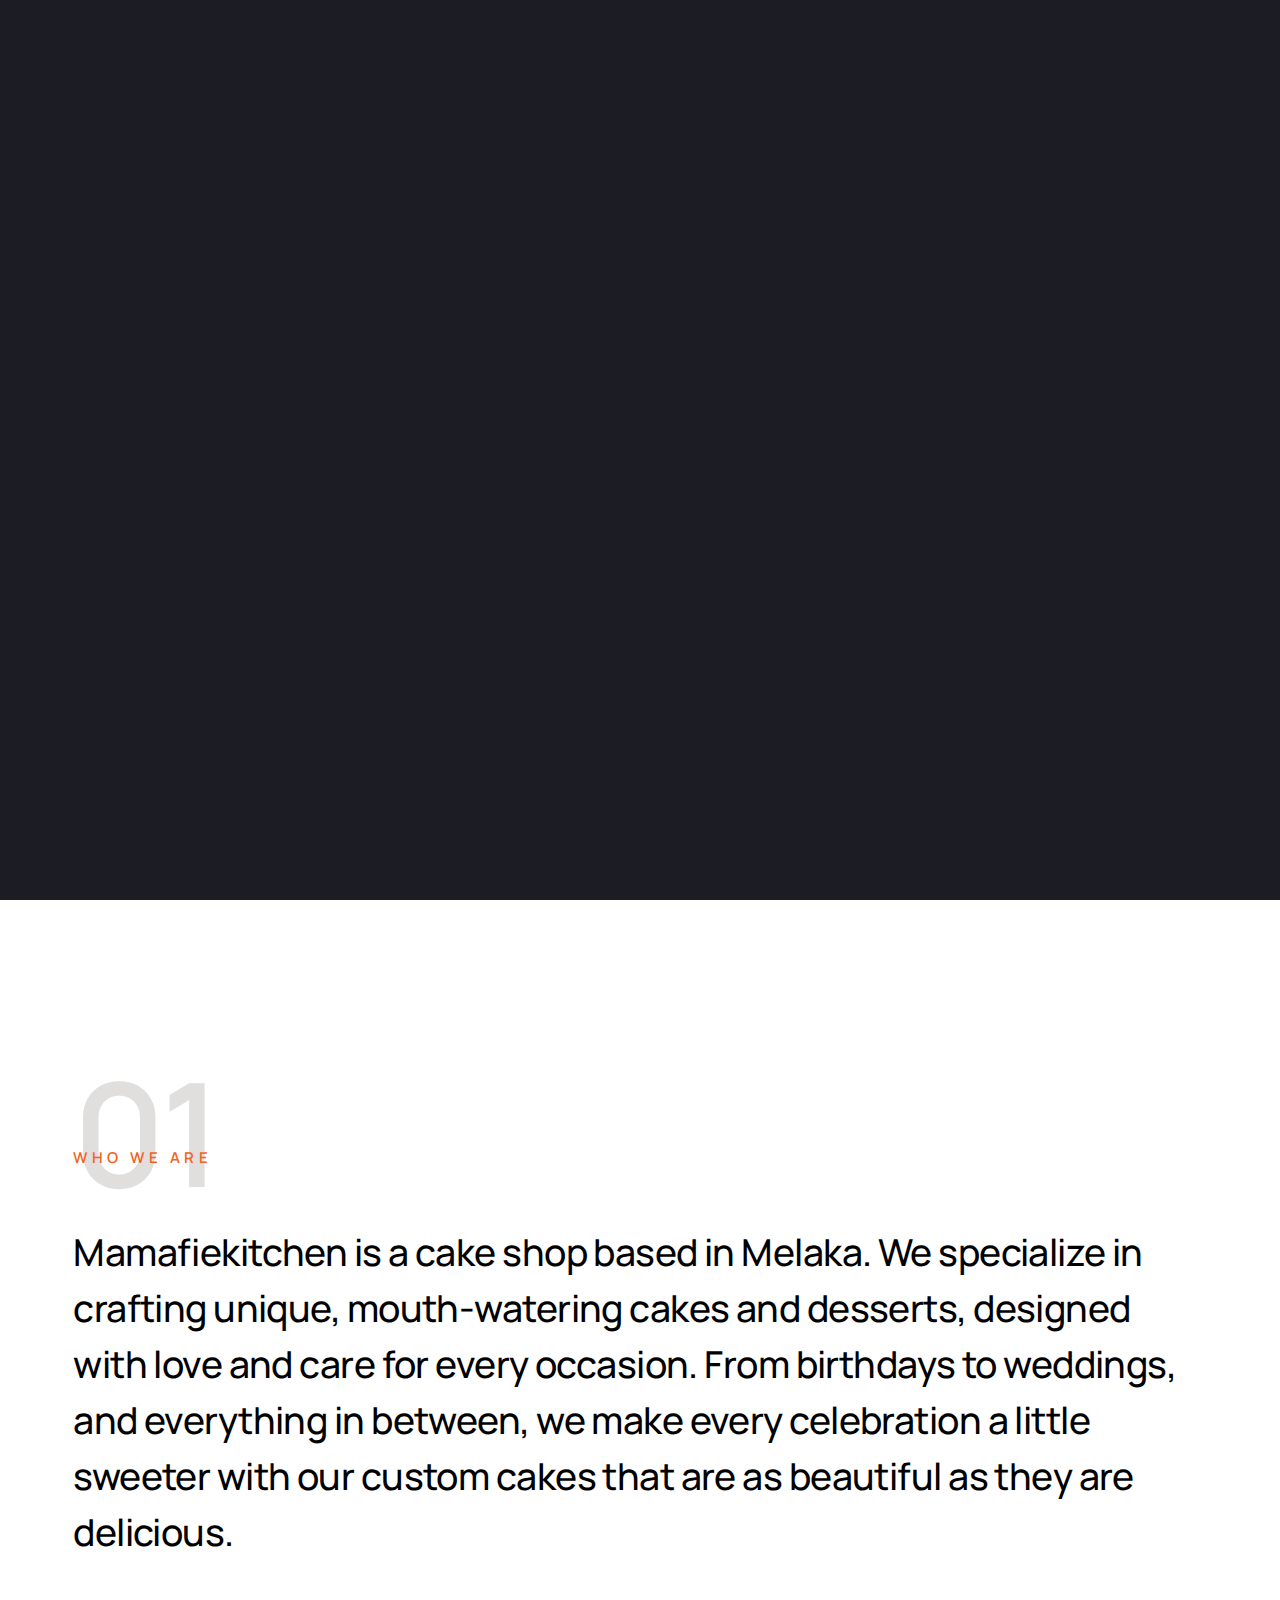
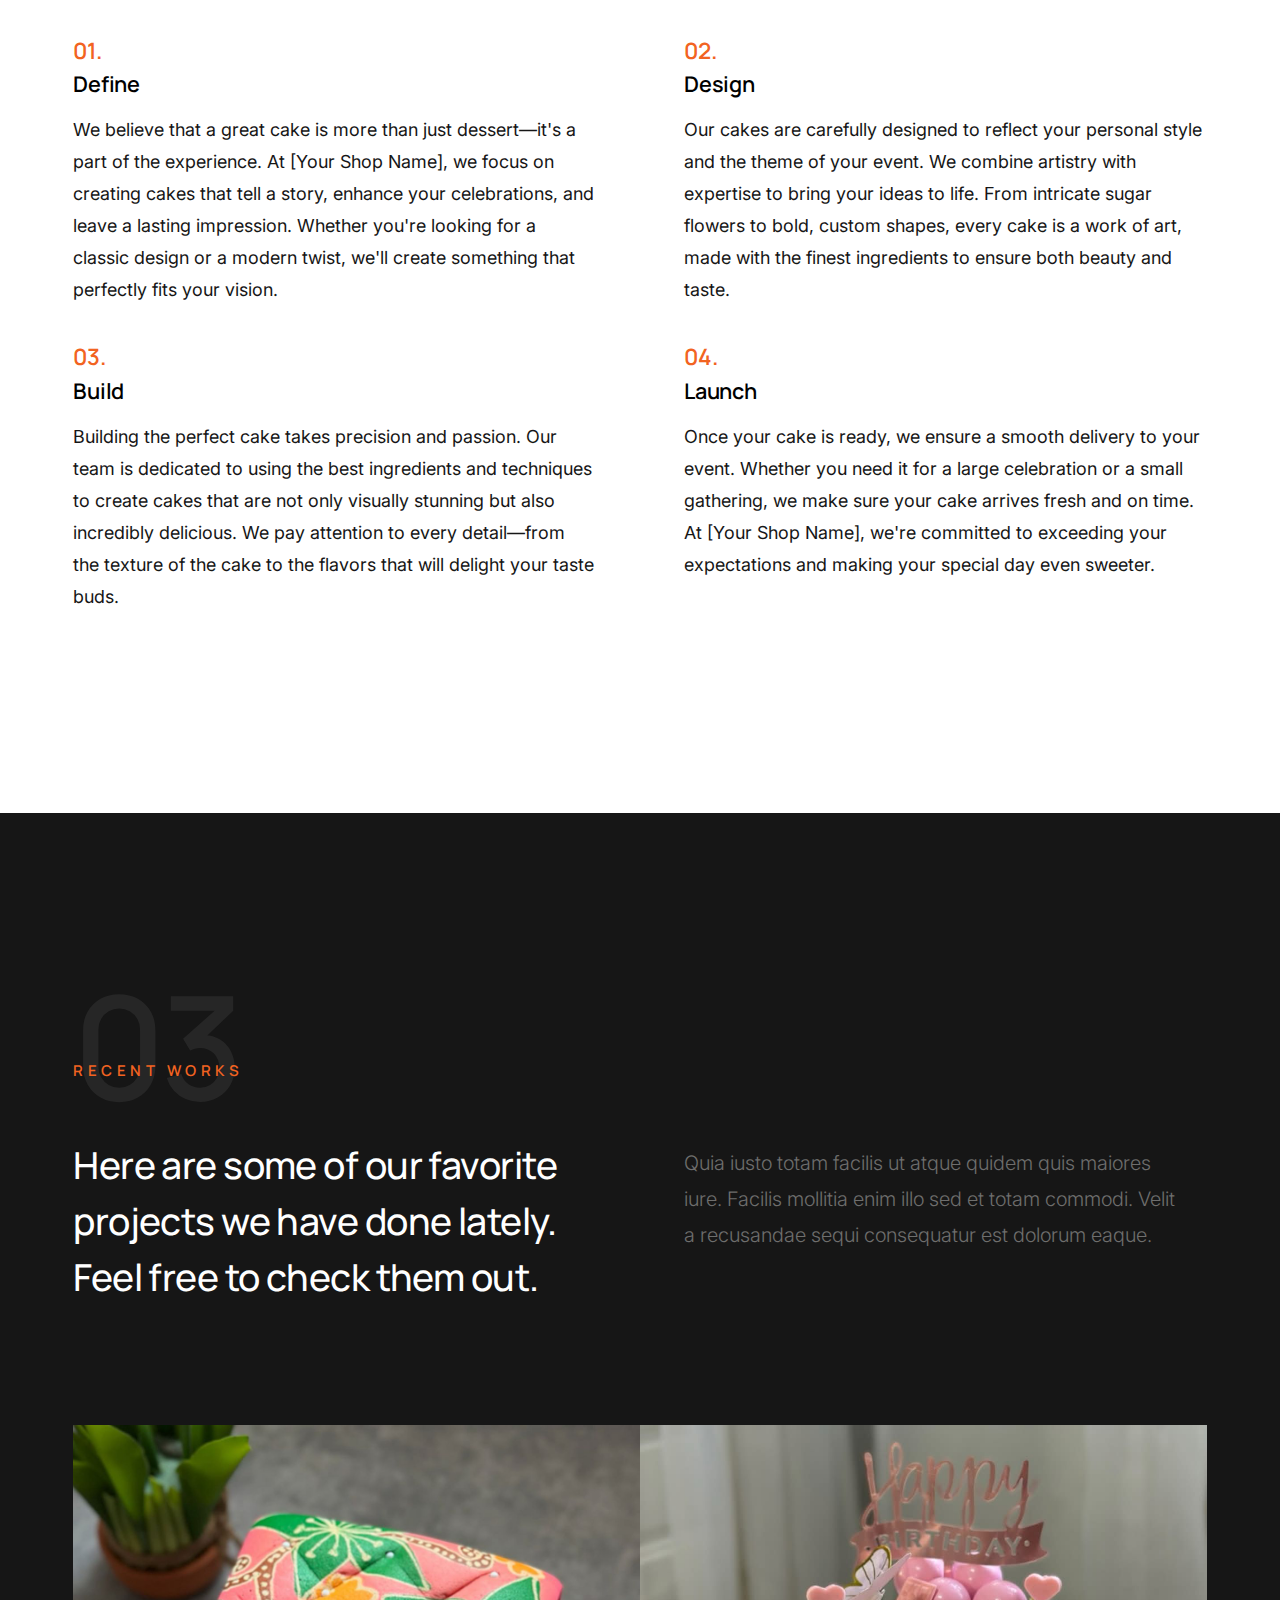
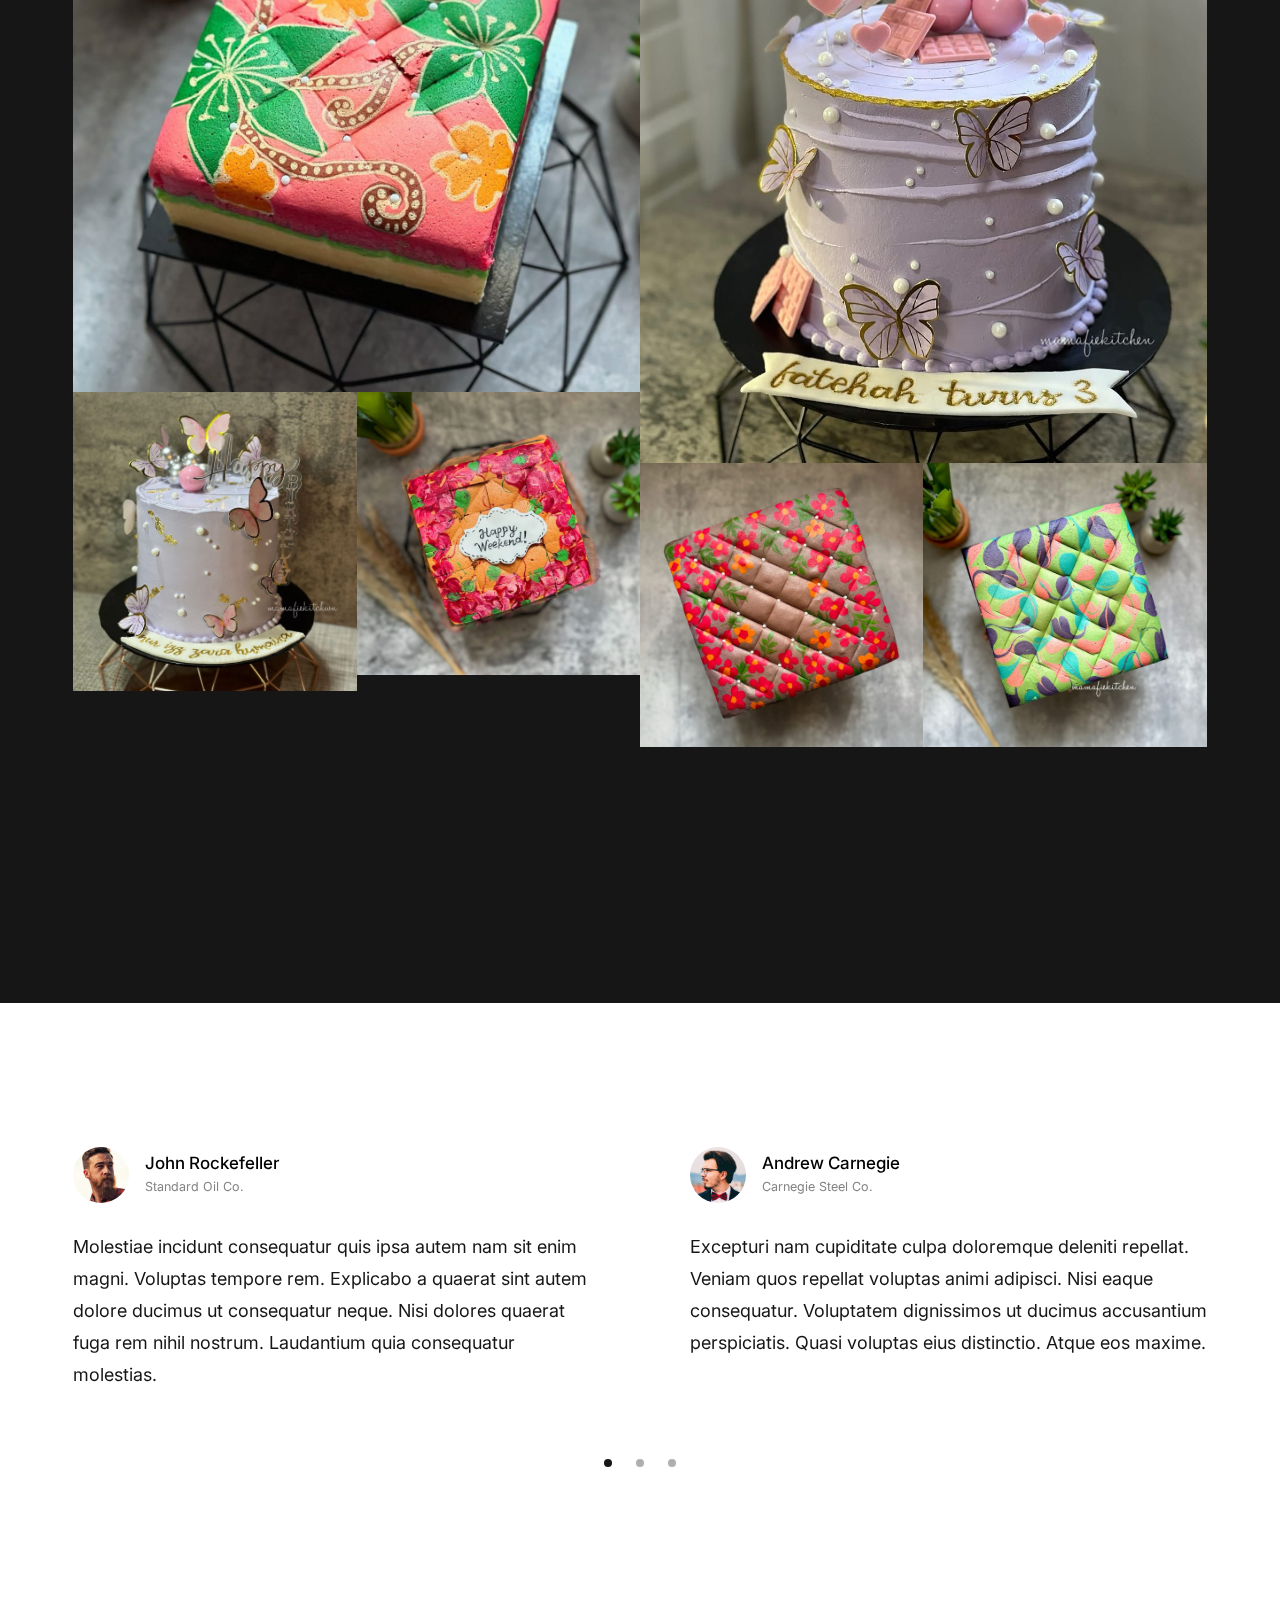
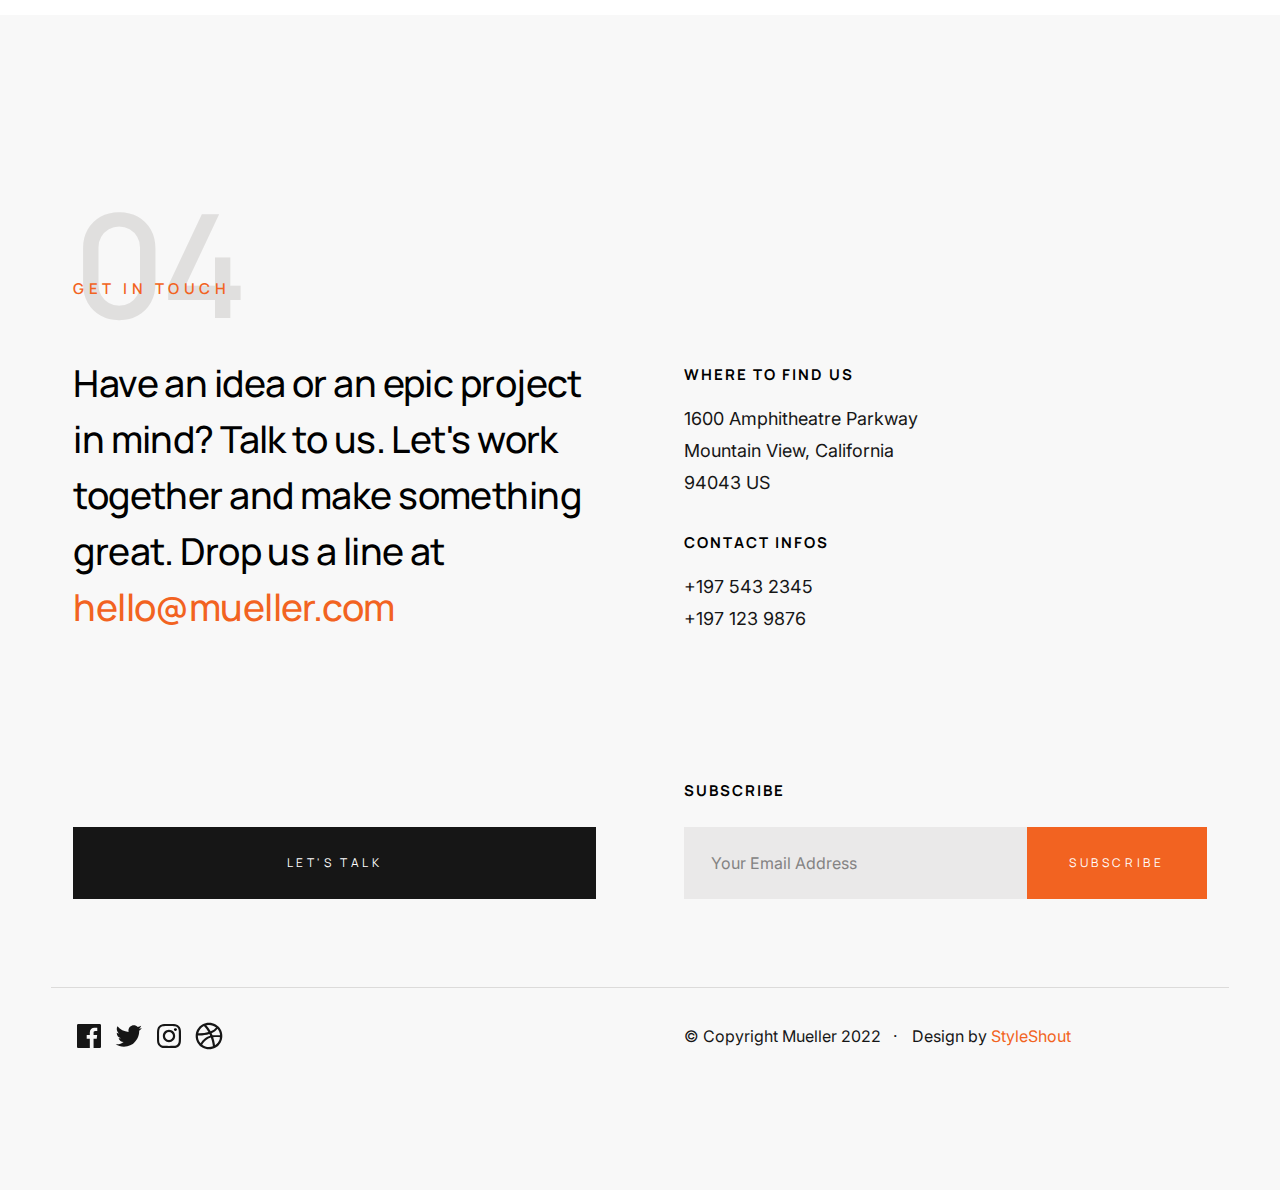
==== index.html @ a201617a "First commit" ====
<!DOCTYPE html>
<html lang="en" class="no-js" >
<head>

    <!--- basic page needs
    ================================================== -->
    <meta charset="utf-8">
    <meta name="viewport" content="width=device-width, initial-scale=1">
    <title>Mueller</title>

    <script>
        document.documentElement.classList.remove('no-js');
        document.documentElement.classList.add('js');
    </script>

    <!-- CSS
    ================================================== -->
    <link rel="stylesheet" href="css/vendor.css">
    <link rel="stylesheet" href="css/styles.css">

    <!-- favicons
    ================================================== -->
    <link rel="apple-touch-icon" sizes="180x180" href="apple-touch-icon.png">
    <link rel="icon" type="image/png" sizes="32x32" href="favicon-32x32.png">
    <link rel="icon" type="image/png" sizes="16x16" href="favicon-16x16.png">
    <link rel="manifest" href="site.webmanifest">

</head>


<body id="top">


    <!-- preloader
    ================================================== -->
    <div id="preloader">
        <div id="loader"></div>
    </div>


    <!-- page wrap
    ================================================== -->
    <div id="page" class="s-pagewrap">


        <!-- # site header 
        ================================================== -->
        <header class="s-header">

            <div class="row s-header__inner">

                <div class="s-header__block">
                    <div class="s-header__logo">
                        <a class="logo" href="index.html">
                            <img src="images/logo.svg" alt="Homepage">
                        </a>
                    </div>

                    <a class="s-header__menu-toggle" href="#0"><span>Menu</span></a>
                </div> <!-- end s-header__block -->

                <nav class="s-header__nav">
    
                    <ul class="s-header__menu-links">
                        <li class="current"><a href="#intro" class="smoothscroll">Intro</a></li>
                        <li><a href="#about" class="smoothscroll">About</a></li>
                        <li><a href="#services" class="smoothscroll">Services</a></li>
                        <li><a href="#folio" class="smoothscroll">Work</a></li>
                        <li><a href="#footer" class="smoothscroll">Contact</a></li>
                    </ul> <!-- s-header__menu-links -->

                    <ul class="s-header__social">
                        <li>
                            <a href="">
                                <svg xmlns="http://www.w3.org/2000/svg" width="24" height="24" viewBox="0 0 24 24" style="fill:rgba(0, 0, 0, 1);transform:;-ms-filter:"><path d="M20,3H4C3.447,3,3,3.448,3,4v16c0,0.552,0.447,1,1,1h8.615v-6.96h-2.338v-2.725h2.338v-2c0-2.325,1.42-3.592,3.5-3.592 c0.699-0.002,1.399,0.034,2.095,0.107v2.42h-1.435c-1.128,0-1.348,0.538-1.348,1.325v1.735h2.697l-0.35,2.725h-2.348V21H20 c0.553,0,1-0.448,1-1V4C21,3.448,20.553,3,20,3z"></path></svg>
                                <span class="u-screen-reader-text">Facebook</span>
                            </a>
                        </li>
                        <li>
                            <a href="">
                                <svg xmlns="http://www.w3.org/2000/svg" width="24" height="24" viewBox="0 0 24 24" style="fill:rgba(0, 0, 0, 1);transform:;-ms-filter:"><path d="M19.633,7.997c0.013,0.175,0.013,0.349,0.013,0.523c0,5.325-4.053,11.461-11.46,11.461c-2.282,0-4.402-0.661-6.186-1.809 c0.324,0.037,0.636,0.05,0.973,0.05c1.883,0,3.616-0.636,5.001-1.721c-1.771-0.037-3.255-1.197-3.767-2.793 c0.249,0.037,0.499,0.062,0.761,0.062c0.361,0,0.724-0.05,1.061-0.137c-1.847-0.374-3.23-1.995-3.23-3.953v-0.05 c0.537,0.299,1.16,0.486,1.82,0.511C3.534,9.419,2.823,8.184,2.823,6.787c0-0.748,0.199-1.434,0.548-2.032 c1.983,2.443,4.964,4.04,8.306,4.215c-0.062-0.3-0.1-0.611-0.1-0.923c0-2.22,1.796-4.028,4.028-4.028 c1.16,0,2.207,0.486,2.943,1.272c0.91-0.175,1.782-0.512,2.556-0.973c-0.299,0.935-0.936,1.721-1.771,2.22 c0.811-0.088,1.597-0.312,2.319-0.624C21.104,6.712,20.419,7.423,19.633,7.997z"></path></svg>
                                <span class="u-screen-reader-text">Twitter</span>
                            </a>
                        </li>
                        <li>
                            <a href="">
                                <svg xmlns="http://www.w3.org/2000/svg" width="24" height="24" viewBox="0 0 24 24" style="fill:rgba(0, 0, 0, 1);transform:;-ms-filter:"><path d="M11.999,7.377c-2.554,0-4.623,2.07-4.623,4.623c0,2.554,2.069,4.624,4.623,4.624c2.552,0,4.623-2.07,4.623-4.624 C16.622,9.447,14.551,7.377,11.999,7.377L11.999,7.377z M11.999,15.004c-1.659,0-3.004-1.345-3.004-3.003 c0-1.659,1.345-3.003,3.004-3.003s3.002,1.344,3.002,3.003C15.001,13.659,13.658,15.004,11.999,15.004L11.999,15.004z"></path><circle cx="16.806" cy="7.207" r="1.078"></circle><path d="M20.533,6.111c-0.469-1.209-1.424-2.165-2.633-2.632c-0.699-0.263-1.438-0.404-2.186-0.42 c-0.963-0.042-1.268-0.054-3.71-0.054s-2.755,0-3.71,0.054C7.548,3.074,6.809,3.215,6.11,3.479C4.9,3.946,3.945,4.902,3.477,6.111 c-0.263,0.7-0.404,1.438-0.419,2.186c-0.043,0.962-0.056,1.267-0.056,3.71c0,2.442,0,2.753,0.056,3.71 c0.015,0.748,0.156,1.486,0.419,2.187c0.469,1.208,1.424,2.164,2.634,2.632c0.696,0.272,1.435,0.426,2.185,0.45 c0.963,0.042,1.268,0.055,3.71,0.055s2.755,0,3.71-0.055c0.747-0.015,1.486-0.157,2.186-0.419c1.209-0.469,2.164-1.424,2.633-2.633 c0.263-0.7,0.404-1.438,0.419-2.186c0.043-0.962,0.056-1.267,0.056-3.71s0-2.753-0.056-3.71C20.941,7.57,20.801,6.819,20.533,6.111z M19.315,15.643c-0.007,0.576-0.111,1.147-0.311,1.688c-0.305,0.787-0.926,1.409-1.712,1.711c-0.535,0.199-1.099,0.303-1.67,0.311 c-0.95,0.044-1.218,0.055-3.654,0.055c-2.438,0-2.687,0-3.655-0.055c-0.569-0.007-1.135-0.112-1.669-0.311 c-0.789-0.301-1.414-0.923-1.719-1.711c-0.196-0.534-0.302-1.099-0.311-1.669c-0.043-0.95-0.053-1.218-0.053-3.654 c0-2.437,0-2.686,0.053-3.655c0.007-0.576,0.111-1.146,0.311-1.687c0.305-0.789,0.93-1.41,1.719-1.712 c0.534-0.198,1.1-0.303,1.669-0.311c0.951-0.043,1.218-0.055,3.655-0.055c2.437,0,2.687,0,3.654,0.055 c0.571,0.007,1.135,0.112,1.67,0.311c0.786,0.303,1.407,0.925,1.712,1.712c0.196,0.534,0.302,1.099,0.311,1.669 c0.043,0.951,0.054,1.218,0.054,3.655c0,2.436,0,2.698-0.043,3.654H19.315z"></path></svg>
                                <span class="u-screen-reader-text">Instagram</span>
                            </a>
                        </li>
                        <li>
                            <a href="">
                                <svg xmlns="http://www.w3.org/2000/svg" width="24" height="24" viewBox="0 0 24 24" style="fill: rgba(0, 0, 0, 1);transform: ;msFilter:;"><path d="M20.66 6.98a9.932 9.932 0 0 0-3.641-3.64C15.486 2.447 13.813 2 12 2s-3.486.447-5.02 1.34c-1.533.893-2.747 2.107-3.64 3.64S2 10.187 2 12s.446 3.487 1.34 5.02a9.924 9.924 0 0 0 3.641 3.64C8.514 21.553 10.187 22 12 22s3.486-.447 5.02-1.34a9.932 9.932 0 0 0 3.641-3.64C21.554 15.487 22 13.813 22 12s-.446-3.487-1.34-5.02zM12 3.66c2 0 3.772.64 5.32 1.919-.92 1.174-2.286 2.14-4.1 2.9-1.002-1.813-2.088-3.327-3.261-4.54A7.715 7.715 0 0 1 12 3.66zM5.51 6.8a8.116 8.116 0 0 1 2.711-2.22c1.212 1.201 2.325 2.7 3.34 4.5-2 .6-4.114.9-6.341.9-.573 0-1.006-.013-1.3-.04A8.549 8.549 0 0 1 5.51 6.8zM3.66 12c0-.054.003-.12.01-.2.007-.08.01-.146.01-.2.254.014.641.02 1.161.02 2.666 0 5.146-.367 7.439-1.1.187.373.381.793.58 1.26-1.32.293-2.674 1.006-4.061 2.14S6.4 16.247 5.76 17.5c-1.4-1.587-2.1-3.42-2.1-5.5zM12 20.34c-1.894 0-3.594-.587-5.101-1.759.601-1.187 1.524-2.322 2.771-3.401 1.246-1.08 2.483-1.753 3.71-2.02a29.441 29.441 0 0 1 1.56 6.62 8.166 8.166 0 0 1-2.94.56zm7.08-3.96a8.351 8.351 0 0 1-2.58 2.621c-.24-2.08-.7-4.107-1.379-6.081.932-.066 1.765-.1 2.5-.1.799 0 1.686.034 2.659.1a8.098 8.098 0 0 1-1.2 3.46zm-1.24-5c-1.16 0-2.233.047-3.22.14a27.053 27.053 0 0 0-.68-1.62c2.066-.906 3.532-2.006 4.399-3.3 1.2 1.414 1.854 3.027 1.96 4.84-.812-.04-1.632-.06-2.459-.06z"></path></svg>
                                <span class="u-screen-reader-text">Dribbble</span>
                            </a>
                        </li>
                    </ul> <!-- s-header__social -->
    
                </nav> <!-- end s-header__nav -->

            </div> <!-- end s-header__inner -->

        </header> <!-- end s-header -->


        <!-- # site-content
        ================================================== -->
        <section id="content" class="s-content">


            <!-- intro
            ----------------------------------------------- -->
            <section id="intro" class="s-intro target-section">

                <div class="s-intro__bg"></div>

                <div class="row s-intro__content">

                    <div class="s-intro__content-bg"></div>

                    <div class="column lg-12 s-intro__content-inner">
                        
                        <h1 class="s-intro__content-title">
                        Mamafiekitchen <br>
                        We turn your face <br>
                        into cake.
                        </h1>

                        <div class="s-intro__content-buttons">
                            <a href="#download" class="btn btn--stroke s-intro__content-btn smoothscroll">More About Us</a>
                            <a href="https://player.vimeo.com/video/14592941?color=f26522&title=0&byline=0&portrait=0" class="s-intro__content-video-btn">
                                <svg xmlns="http://www.w3.org/2000/svg" width="24" height="24" viewBox="0 0 24 24" style="fill: rgba(0, 0, 0, 1);transform: ;msFilter:;"><path d="M7 6v12l10-6z"></path></svg>
                            </a>
                        </div>
                        
                    </div> <!-- s-intro__content-inner -->

                </div> <!-- s-intro__content -->

                <div class="s-intro__scroll-down">
                    <a href="#about" class="smoothscroll">
                        <span>Scroll Down</span>
                    </a>
                </div> <!-- s-intro__scroll-down -->

            </section> <!-- end s-intro -->


            <!-- about
            ----------------------------------------------- -->
            <section id="about" class="s-about target-section">

                <div class="row section-header" data-num="01">
                    <h3 class="column lg-12 section-header__pretitle pretitle text-pretitle">Who We Are</h3>
                    <div class="column lg-12 stack-on-1100 section-header__primary">
                        <h2 class="title text-display-1">
                        Mamafiekitchen is a cake shop based in Melaka. We specialize in crafting
                        unique, mouth-watering cakes and desserts, designed with love and care for every
                        occasion.
                        From birthdays to weddings, and everything in between, we make every celebration
                        a little sweeter with our custom cakes that are as beautiful as they are delicious.
                        </h2>
                    </div>

                </div> <!-- end section-header -->

                <div class="row process-list list-block show-ctr block-lg-one-half block-tab-whole">
    
                    <div class="column list-block__item">
                        <div class="list-block__title">
                            <h3 class="h5">Define</h3>
                        </div>
                        <div class="list-block__text">
                            <p>
                                We believe that a great cake is more than just dessert—it's a part of the experience. 
                                At [Your Shop Name], we focus on creating cakes that tell a story, enhance your 
                                celebrations, and leave a lasting impression. Whether you're looking for a classic 
                                design or a modern twist, we'll create something that perfectly fits your vision.
                            </p>
                        </div>
                    </div> <!-- end list-block__item -->

                    <div class="column list-block__item">
                        <div class="list-block__title">
                            <h3 class="h5">Design</h3>
                        </div>
                        <div class="list-block__text">
                            <p>
                                Our cakes are carefully designed to reflect your personal style and the theme of 
                                your event. We combine artistry with expertise to bring your ideas to life. From 
                                intricate sugar flowers to bold, custom shapes, every cake is a work of art, 
                                made with the finest ingredients to ensure both beauty and taste.
                            </p>
                        </div>
                    </div> <!-- end list-block__item -->
        
                    <div class="column list-block__item">
                        <div class="list-block__title">
                            <h3 class="h5">Build</h3>
                        </div>
                        <div class="list-block__text">
                            <p>
                                Building the perfect cake takes precision and passion. Our team is dedicated 
                                to using the best ingredients and techniques to create cakes that are not only 
                                visually stunning but also incredibly delicious. We pay attention to every 
                                detail—from the texture of the cake to the flavors that will delight your taste 
                                buds.
                            </p>
                        </div>
                    </div> <!-- end list-block__item -->
        
                    <div class="column list-block__item">
                        <div class="list-block__title">
                            <h3 class="h5">Launch</h3>
                        </div>
                        <div class="list-block__text">
                            <p>
                                Once your cake is ready, we ensure a smooth delivery to your event. 
                                Whether you need it for a large celebration or a small gathering, 
                                we make sure your cake arrives fresh and on time. At [Your Shop Name], 
                                we're committed to exceeding your expectations and making your special 
                                day even sweeter.
                            </p>
                        </div>
                    </div> <!-- end list-block__item -->

                </div> <!-- end process-list -->

            </section> <!-- end s-about -->

            <!-- portfolio
            ----------------------------------------------- -->
            <section id="folio" class="s-folio target-section">

                <div class="row section-header light-on-dark" data-num="03">
                    <h3 class="column lg-12 section-header__pretitle text-pretitle">Recent Works</h3>
                    <div class="column lg-6 stack-on-1100 section-header__primary">
                        <h2 class="title text-display-1">
                            Here are some of our favorite projects we have done lately. Feel free to check them out.
                        </h2>
                    </div>
                    <div class="column lg-6 stack-on-1100 section-header__secondary">
                        <p class="desc">
                        Quia iusto totam facilis ut atque quidem quis maiores iure. 
                        Facilis mollitia enim illo sed et totam commodi. Velit a 
                        recusandae sequi consequatur est dolorum eaque.
                        </p>
                    </div>
                </div> <!-- end section-header -->

                <div id="bricks" class="row bricks">
                    <div class="column lg-12 masonry">
                        <div class="bricks-wrapper">

                            <div class="grid-sizer"></div>

                            <article class="brick brick--double entry">
                                <a href="#modal-01" class="entry__link">
                                    <div class="entry__thumb">
                                        <img src="images/folio/pink_marble_cake.jpeg" alt="">
                                    </div>
                                    <div class="entry__info">
                                        <div class="entry__cat">Marble Cake</div>
                                        <h4 class="entry__title">Pink</h4>
                                    </div>
                                </a>
                            </article> <!-- entry -->

                            <article class="brick brick--double entry">
                                <a href="#modal-02" class="entry__link">
                                    <div class="entry__thumb">
                                        <img src="images/folio/purple_birthday_cake.jpeg" alt="">
                                    </div>
                                    <div class="entry__info">
                                        <div class="entry__cat">Birthday Cake</div>
                                        <h4 class="entry__title">Purple</h4>
                                    </div>
                                </a>
                            </article> <!-- entry -->

                            <article class="brick entry">
                                <a href="#modal-03" class="entry__link">
                                    <div class="entry__thumb">
                                        <img src="images/folio/purple_birthday_cake_2.jpeg" alt="">
                                    </div>
                                    <div class="entry__info">
                                        <div class="entry__cat">Doorgifts</div>
                                        <h4 class="entry__title">Cupcakes</h4>
                                    </div>
                                </a>
                            </article> <!-- entry -->

                            <article class="brick entry">
                                <a href="#modal-04" class="entry__link">
                                    <div class="entry__thumb">
                                        <img src="images/folio/red_marble_cake.jpeg" alt="">
                                    </div>
                                    <div class="entry__info">
                                        <div class="entry__cat">Marble Cake</div>
                                        <h4 class="entry__title">Red Loaf Marble Cake</h4>
                                    </div>
                                </a>
                            </article> <!-- entry -->

                            <article class="brick entry">
                                <a href="#modal-05" class="entry__link">
                                    <div class="entry__thumb">
                                        <img src="images/folio/brown_marble_cake.jpeg" alt="">
                                    </div>
                                    <div class="entry__info">
                                        <div class="entry__cat">Kuih Raya</div>
                                        <h4 class="entry__title">Sweet tart</h4>
                                    </div>
                                </a>
                            </article> <!-- entry -->

                            <article class="brick entry">
                                <a href="#modal-06" class="entry__link">
                                    <div class="entry__thumb">
                                        <img src="images/folio/green_marble_cake.jpeg" alt="">
                                    </div>
                                    <div class="entry__info">
                                        <div class="entry__cat">Desserts</div>
                                        <h4 class="entry__title">Desserts</h4>
                                    </div>
                                </a>
                            </article> <!-- entry -->

                        </div> <!-- end bricks-wrapper -->
                    </div> <!-- end masonry -->
                </div> <!-- end bricks -->


                <!-- modal templates popup
                -------------------------------------------- -->
                <div id="modal-01" hidden>
                    <div class="modal-popup">
                        <img src="images/folio/gallery/g-turban.jpg" alt="">
            
                        <div class="modal-popup__desc">
                            <h5>White Turban</h5>
                            <p>Odio soluta enim quos sit asperiores rerum rerum repudiandae cum. Vel voluptatem alias qui assumenda iure et expedita voluptatem. Ratione officiis quae.</p>
                            <ul class="modal-popup__cat">
                                <li>UX Research</li>
                                <li>Frontend Design</li>
                            </ul>
                        </div>
            
                        <a href="https://www.behance.net/" class="modal-popup__details">Project link</a>
                    </div>
                </div> <!-- end modal -->

                <div id="modal-02" hidden>
                    <div class="modal-popup">
                        <img src="images/folio/gallery/g-tulips.jpg" alt="">
            
                        <div class="modal-popup__desc">
                            <h5>Caffeine & Tulips</h5>
                            <p>Proin gravida nibh vel velit auctor aliquet. Aenean sollicitudin, lorem quis bibendum auctor, nisi elit consequat ipsum, nec sagittis sem nibh id elit.</p>
                            <ul class="modal-popup__cat">
                                <li>Brand Identity</li>
                            </ul>
                        </div>
            
                        <a href="https://www.behance.net/" class="modal-popup__details">Project link</a>
                    </div>
                </div> <!-- end modal -->

                <div id="modal-03" hidden>
                    <div class="modal-popup">
                        <img src="images/folio/gallery/g-grayscale.jpg" alt="">
            
                        <div class="modal-popup__desc">
                            <h5>Grayscale</h5>
                            <p>Exercitationem reprehenderit quod explicabo consequatur aliquid ut magni ut. Deleniti quo corrupti illum velit eveniet ratione necessitatibus ipsam mollitia.</p>
                            <ul class="modal-popup__cat">
                                <li>Product Design</li>
                            </ul>
                        </div>
            
                        <a href="https://www.behance.net/" class="modal-popup__details">Project link</a>
                    </div>
                </div> <!-- end modal -->

                <div id="modal-04" hidden>
                    <div class="modal-popup">
                        <img src="images/folio/gallery/g-lamp.jpg" alt="">
            
                        <div class="modal-popup__desc">
                            <h5>The Lamp</h5>
                            <p>Dolores velit qui quos nobis. Aliquam delectus voluptas quos possimus non voluptatem voluptas voluptas. Est doloribus eligendi porro doloribus voluptatum.</p>
                            <ul class="modal-popup__cat">
                                <li>E-Commerce</li>
                            </ul>
                        </div>
            
                        <a href="https://www.behance.net/" class="modal-popup__details">Project link</a>
                    </div>
                </div> <!-- end modal -->

                <div id="modal-05" hidden>
                    <div class="modal-popup">

                        <img src="images/folio/gallery/g-tropical.jpg" alt="">
            
                        <div class="modal-popup__desc">
                            <h5>Tropical</h5>
                            <p>Proin gravida nibh vel velit auctor aliquet. Aenean sollicitudin, lorem quis bibendum auctor, nisi elit consequat ipsum, nec sagittis sem nibh id elit.</p>
                            <ul class="modal-popup__cat">
                                <li>Frontend Design</li>
                            </ul>
                        </div>
            
                        <a href="https://www.behance.net/" class="modal-popup__details">Project link</a>
                    </div>
                </div> <!-- end modal -->

                <div id="modal-06" hidden>
                    <div class="modal-popup">
                        <img src="images/folio/gallery/g-woodcraft.jpg" alt="">
            
                        <div class="modal-popup__desc">
                            <h5>Woodcraft</h5>
                            <p>Quisquam vel libero consequuntur autem voluptas. Qui aut vero. Omnis fugit mollitia cupiditate voluptas. Aenean sollicitudin, lorem quis bibendum auctor.</p>
                            <ul class="modal-popup__cat">
                                <li>E-Commerce</li>
                                <li>Product Design</li>
                            </ul>
                        </div>
            
                        <a href="https://www.behance.net/" class="modal-popup__details">Project link</a>
                    </div>
                </div> <!-- end modal -->


                <!-- clients
                -------------------------------------------- -->

                <!-- end s-clients -->

            </section> <!-- end s-folio -->


            <!-- testimonials
            ----------------------------------------------- -->
            <section id="testimonials" class="s-testimonials">

                <div class="row s-testimonials__content">
                    <div class="column lg-12">
        
                        <div class="swiper-container s-testimonials__slider">
        
                            <div class="swiper-wrapper">
    
                                <div class="s-testimonials__slide swiper-slide">
                                    <div class="s-testimonials__author">
                                        <img src="images/avatars/user-02.jpg" alt="Author image" class="s-testimonials__avatar">
                                        <cite class="s-testimonials__cite">
                                            <strong>John Rockefeller</strong>
                                            <span>Standard Oil Co.</span>
                                        </cite>
                                    </div>
                                    <p>
                                    Molestiae incidunt consequatur quis ipsa autem nam sit enim magni. Voluptas tempore rem. 
                                    Explicabo a quaerat sint autem dolore ducimus ut consequatur neque. Nisi dolores quaerat fuga rem nihil nostrum.
                                    Laudantium quia consequatur molestias.
                                    </p>
                                </div> <!-- end s-testimonials__slide -->
                
                                <div class="s-testimonials__slide swiper-slide">
                                    <div class="s-testimonials__author">
                                        <img src="images/avatars/user-03.jpg" alt="Author image" class="s-testimonials__avatar">
                                        <cite class="s-testimonials__cite">
                                            <strong>Andrew Carnegie</strong>
                                            <span>Carnegie Steel Co.</span>
                                        </cite>
                                    </div>
                                    <p>
                                    Excepturi nam cupiditate culpa doloremque deleniti repellat. Veniam quos repellat voluptas animi adipisci.
                                    Nisi eaque consequatur. Voluptatem dignissimos ut ducimus accusantium perspiciatis.
                                    Quasi voluptas eius distinctio. Atque eos maxime.
                                    </p>
                                </div> <!-- end s-testimonials__slide -->
                
                                <div class="s-testimonials__slide swiper-slide">
                                    <div class="s-testimonials__author">
                                        <img src="images/avatars/user-01.jpg" alt="Author image" class="s-testimonials__avatar">
                                        <cite class="s-testimonials__cite">
                                            <strong>John Morgan</strong>
                                            <span>JP Morgan & Co.</span>
                                        </cite>
                                    </div>
                                    <p>
                                    Repellat dignissimos libero. Qui sed at corrupti expedita voluptas odit. Nihil ea quia nesciunt. Ducimus aut sed ipsam.  
                                    Autem eaque officia cum exercitationem sunt voluptatum accusamus. Quasi voluptas eius distinctio.
                                    Voluptatem dignissimos ut.
                                    </p>
                                </div> <!-- end s-testimonials__slide -->
        
                                <div class="s-testimonials__slide swiper-slide">
                                    <div class="s-testimonials__author">
                                        <img src="images/avatars/user-06.jpg" alt="Author image" class="s-testimonials__avatar">
                                        <cite class="s-testimonials__cite">
                                            <strong>Henry Ford</strong>
                                            <span>Ford Motor Co.</span>
                                        </cite>
                                    </div>
                                    <p>
                                    Nunc interdum lacus sit amet orci. Vestibulum dapibus nunc ac augue. Fusce vel dui. In ac felis 
                                    quis tortor malesuada pretium. Curabitur vestibulum aliquam leo. Qui sed at corrupti expedita voluptas odit. 
                                    Nihil ea quia nesciunt. Ducimus aut sed ipsam.
                                    </p>
                                </div> <!-- end s-testimonials__slide -->
            
                            </div> <!-- end swiper-wrapper -->
        
                            <div class="swiper-pagination"></div>
        
                        </div> <!-- end swiper-container -->
        
                    </div> <!-- end column -->
                </div> <!-- end s-testimonials__content -->

            </section> <!-- end testimonials -->

        </section>  <!-- end content -->


        <!-- # site-footer
        ================================================== -->
        <footer id="footer" class="s-footer target-section">

            <div class="row section-header" data-num="04">
                <h3 class="column lg-12 section-header__pretitle text-pretitle">Get In Touch</h3>
                <div class="column lg-6 stack-on-1100 section-header__primary">
                    <h2 class="title text-display-1">
                    Have an idea or an epic project in mind? Talk to us. 
                    Let's work together and make something great. 
                    Drop us a line at <a href="mailto:#0" title="">hello@mueller.com</a>
                    </h2>
                </div>    
                <div class="column lg-6 stack-on-1100 section-header__secondary">
                    
                    <div class="contact-block">
                        <h6>Where To Find Us</h6>
                        <p>
                        1600 Amphitheatre Parkway <br>
                        Mountain View, California <br>
                        94043  US
                        </p>
                    </div>

                    <div class="contact-block">
                        <h6>Contact Infos</h6>
                        <ul class="contact-list">
                            <li><a href="tel:197-543-2345">+197 543 2345</a></li>
                            <li><a href="tel:197-123-9876">+197 123 9876</a></li>
                        </ul>
                    </div>

                </div>
            </div> <!-- end section-header -->

            <div class="row list-block block-lg-one-half block-tab-whole block-stack-on-1000 s-footer__btns">
                <div class="column list-block__item">
                    <div class="s-footer__contact-btn">
                        <a href="mailto:#0" class="btn btn--primary u-fullwidth">
                            Let's Talk 
                        </a>
                    </div>
                </div>
                <div class="column list-block__item">
                    <div class="subscribe-form s-footer__subscribe">
                        <h6>Subscribe</h6>
                        <form id="mc-form" class="mc-form">
                            <input type="email" name="EMAIL" id="mce-EMAIL" class="u-fullwidth text-center" placeholder="Your Email Address" title="The domain portion of the email address is invalid (the portion after the @)." pattern="^([^\x00-\x20\x22\x28\x29\x2c\x2e\x3a-\x3c\x3e\x40\x5b-\x5d\x7f-\xff]+|\x22([^\x0d\x22\x5c\x80-\xff]|\x5c[\x00-\x7f])*\x22)(\x2e([^\x00-\x20\x22\x28\x29\x2c\x2e\x3a-\x3c\x3e\x40\x5b-\x5d\x7f-\xff]+|\x22([^\x0d\x22\x5c\x80-\xff]|\x5c[\x00-\x7f])*\x22))*\x40([^\x00-\x20\x22\x28\x29\x2c\x2e\x3a-\x3c\x3e\x40\x5b-\x5d\x7f-\xff]+|\x5b([^\x0d\x5b-\x5d\x80-\xff]|\x5c[\x00-\x7f])*\x5d)(\x2e([^\x00-\x20\x22\x28\x29\x2c\x2e\x3a-\x3c\x3e\x40\x5b-\x5d\x7f-\xff]+|\x5b([^\x0d\x5b-\x5d\x80-\xff]|\x5c[\x00-\x7f])*\x5d))*(\.\w{2,})+$" required>
                            <input type="submit" name="subscribe" value="Subscribe" class="btn btn--primary u-fullwidth">
                            <!-- <div style="position: absolute; left: -5000px;" aria-hidden="true"><input type="text" name="b_cdb7b577e41181934ed6a6a44_9a91cfe7b3" tabindex="-1" value=""></div> -->
                            <div class="mc-status"></div>
                        </form>
                    </div>
                </div>
            </div> <!-- end s-footer__btns -->

            <div class="row s-footer__bottom">

                <div class="column lg-6 tab-12 s-footer__bottom-left">
                    <ul class="s-footer__social">
                        <li>
                            <a href="">
                                <svg xmlns="http://www.w3.org/2000/svg" width="24" height="24" viewBox="0 0 24 24" style="fill:rgba(0, 0, 0, 1);transform:;-ms-filter:"><path d="M20,3H4C3.447,3,3,3.448,3,4v16c0,0.552,0.447,1,1,1h8.615v-6.96h-2.338v-2.725h2.338v-2c0-2.325,1.42-3.592,3.5-3.592 c0.699-0.002,1.399,0.034,2.095,0.107v2.42h-1.435c-1.128,0-1.348,0.538-1.348,1.325v1.735h2.697l-0.35,2.725h-2.348V21H20 c0.553,0,1-0.448,1-1V4C21,3.448,20.553,3,20,3z"></path></svg>
                                <span class="u-screen-reader-text">Facebook</span>
                            </a>
                        </li>
                        <li>
                            <a href="">
                                <svg xmlns="http://www.w3.org/2000/svg" width="24" height="24" viewBox="0 0 24 24" style="fill:rgba(0, 0, 0, 1);transform:;-ms-filter:"><path d="M19.633,7.997c0.013,0.175,0.013,0.349,0.013,0.523c0,5.325-4.053,11.461-11.46,11.461c-2.282,0-4.402-0.661-6.186-1.809 c0.324,0.037,0.636,0.05,0.973,0.05c1.883,0,3.616-0.636,5.001-1.721c-1.771-0.037-3.255-1.197-3.767-2.793 c0.249,0.037,0.499,0.062,0.761,0.062c0.361,0,0.724-0.05,1.061-0.137c-1.847-0.374-3.23-1.995-3.23-3.953v-0.05 c0.537,0.299,1.16,0.486,1.82,0.511C3.534,9.419,2.823,8.184,2.823,6.787c0-0.748,0.199-1.434,0.548-2.032 c1.983,2.443,4.964,4.04,8.306,4.215c-0.062-0.3-0.1-0.611-0.1-0.923c0-2.22,1.796-4.028,4.028-4.028 c1.16,0,2.207,0.486,2.943,1.272c0.91-0.175,1.782-0.512,2.556-0.973c-0.299,0.935-0.936,1.721-1.771,2.22 c0.811-0.088,1.597-0.312,2.319-0.624C21.104,6.712,20.419,7.423,19.633,7.997z"></path></svg>
                                <span class="u-screen-reader-text">Twitter</span>
                            </a>
                        </li>
                        <li>
                            <a href="">
                                <svg xmlns="http://www.w3.org/2000/svg" width="24" height="24" viewBox="0 0 24 24" style="fill:rgba(0, 0, 0, 1);transform:;-ms-filter:"><path d="M11.999,7.377c-2.554,0-4.623,2.07-4.623,4.623c0,2.554,2.069,4.624,4.623,4.624c2.552,0,4.623-2.07,4.623-4.624 C16.622,9.447,14.551,7.377,11.999,7.377L11.999,7.377z M11.999,15.004c-1.659,0-3.004-1.345-3.004-3.003 c0-1.659,1.345-3.003,3.004-3.003s3.002,1.344,3.002,3.003C15.001,13.659,13.658,15.004,11.999,15.004L11.999,15.004z"></path><circle cx="16.806" cy="7.207" r="1.078"></circle><path d="M20.533,6.111c-0.469-1.209-1.424-2.165-2.633-2.632c-0.699-0.263-1.438-0.404-2.186-0.42 c-0.963-0.042-1.268-0.054-3.71-0.054s-2.755,0-3.71,0.054C7.548,3.074,6.809,3.215,6.11,3.479C4.9,3.946,3.945,4.902,3.477,6.111 c-0.263,0.7-0.404,1.438-0.419,2.186c-0.043,0.962-0.056,1.267-0.056,3.71c0,2.442,0,2.753,0.056,3.71 c0.015,0.748,0.156,1.486,0.419,2.187c0.469,1.208,1.424,2.164,2.634,2.632c0.696,0.272,1.435,0.426,2.185,0.45 c0.963,0.042,1.268,0.055,3.71,0.055s2.755,0,3.71-0.055c0.747-0.015,1.486-0.157,2.186-0.419c1.209-0.469,2.164-1.424,2.633-2.633 c0.263-0.7,0.404-1.438,0.419-2.186c0.043-0.962,0.056-1.267,0.056-3.71s0-2.753-0.056-3.71C20.941,7.57,20.801,6.819,20.533,6.111z M19.315,15.643c-0.007,0.576-0.111,1.147-0.311,1.688c-0.305,0.787-0.926,1.409-1.712,1.711c-0.535,0.199-1.099,0.303-1.67,0.311 c-0.95,0.044-1.218,0.055-3.654,0.055c-2.438,0-2.687,0-3.655-0.055c-0.569-0.007-1.135-0.112-1.669-0.311 c-0.789-0.301-1.414-0.923-1.719-1.711c-0.196-0.534-0.302-1.099-0.311-1.669c-0.043-0.95-0.053-1.218-0.053-3.654 c0-2.437,0-2.686,0.053-3.655c0.007-0.576,0.111-1.146,0.311-1.687c0.305-0.789,0.93-1.41,1.719-1.712 c0.534-0.198,1.1-0.303,1.669-0.311c0.951-0.043,1.218-0.055,3.655-0.055c2.437,0,2.687,0,3.654,0.055 c0.571,0.007,1.135,0.112,1.67,0.311c0.786,0.303,1.407,0.925,1.712,1.712c0.196,0.534,0.302,1.099,0.311,1.669 c0.043,0.951,0.054,1.218,0.054,3.655c0,2.436,0,2.698-0.043,3.654H19.315z"></path></svg>
                                <span class="u-screen-reader-text">Instagram</span>
                            </a>
                        </li>
                        <li>
                            <a href="">
                                <svg xmlns="http://www.w3.org/2000/svg" width="24" height="24" viewBox="0 0 24 24" style="fill: rgba(0, 0, 0, 1);transform: ;msFilter:;"><path d="M20.66 6.98a9.932 9.932 0 0 0-3.641-3.64C15.486 2.447 13.813 2 12 2s-3.486.447-5.02 1.34c-1.533.893-2.747 2.107-3.64 3.64S2 10.187 2 12s.446 3.487 1.34 5.02a9.924 9.924 0 0 0 3.641 3.64C8.514 21.553 10.187 22 12 22s3.486-.447 5.02-1.34a9.932 9.932 0 0 0 3.641-3.64C21.554 15.487 22 13.813 22 12s-.446-3.487-1.34-5.02zM12 3.66c2 0 3.772.64 5.32 1.919-.92 1.174-2.286 2.14-4.1 2.9-1.002-1.813-2.088-3.327-3.261-4.54A7.715 7.715 0 0 1 12 3.66zM5.51 6.8a8.116 8.116 0 0 1 2.711-2.22c1.212 1.201 2.325 2.7 3.34 4.5-2 .6-4.114.9-6.341.9-.573 0-1.006-.013-1.3-.04A8.549 8.549 0 0 1 5.51 6.8zM3.66 12c0-.054.003-.12.01-.2.007-.08.01-.146.01-.2.254.014.641.02 1.161.02 2.666 0 5.146-.367 7.439-1.1.187.373.381.793.58 1.26-1.32.293-2.674 1.006-4.061 2.14S6.4 16.247 5.76 17.5c-1.4-1.587-2.1-3.42-2.1-5.5zM12 20.34c-1.894 0-3.594-.587-5.101-1.759.601-1.187 1.524-2.322 2.771-3.401 1.246-1.08 2.483-1.753 3.71-2.02a29.441 29.441 0 0 1 1.56 6.62 8.166 8.166 0 0 1-2.94.56zm7.08-3.96a8.351 8.351 0 0 1-2.58 2.621c-.24-2.08-.7-4.107-1.379-6.081.932-.066 1.765-.1 2.5-.1.799 0 1.686.034 2.659.1a8.098 8.098 0 0 1-1.2 3.46zm-1.24-5c-1.16 0-2.233.047-3.22.14a27.053 27.053 0 0 0-.68-1.62c2.066-.906 3.532-2.006 4.399-3.3 1.2 1.414 1.854 3.027 1.96 4.84-.812-.04-1.632-.06-2.459-.06z"></path></svg>
                                <span class="u-screen-reader-text">Dribbble</span>
                            </a>
                        </li>
                    </ul>
                </div>

                <div class="column lg-6 tab-12 s-footer__bottom-right">
                    <div class="ss-copyright">
                        <span>© Copyright Mueller 2022</span> 
                        <span>Design by <a href="https://www.styleshout.com/">StyleShout</a></span>
                    </div>
                </div>

            </div> <!-- s-footer__bottom -->
    
            <div class="ss-go-top">
                <a class="smoothscroll" title="Back to Top" href="#top">
                    <svg xmlns="http://www.w3.org/2000/svg" width="24" height="24" viewBox="0 0 24 24" style="fill: rgba(0, 0, 0, 1);transform: ;msFilter:;"><path d="M6 4h12v2H6zm5 10v6h2v-6h5l-6-6-6 6z"></path></svg>
                </a>
            </div> <!-- end ss-go-top -->
    
        </footer> <!-- end footer -->


    <!-- Java Script
    ================================================== -->
    <script src="js/plugins.js"></script>
    <script src="js/main.js"></script>

</body>
</html>
---- css/vendor.css ----
/* ===================================================================
 * Mueller Third-party Stylesheets
 * Template Ver. 1.0.0
 * 06-21-2022
 * -------------------------------------------------------------------
 *
 * TOC:
 * 
 * # PrismJS
 * # Swiper
 * # Basiclightbox
 *
 * ------------------------------------------------------------------- */

/* ===================================================================
 * # PrismJS 1.20.0
 *   https://prismjs.com/download.html#themes=prism-okaidia&languages=markup+css+clike+javascript+markup-templating+php 
 *   
 *   okaidia theme for JavaScript, CSS and HTML
 *   Loosely based on Monokai textmate theme by http://www.monokai.nl/
 *   @author ocodia
 * ------------------------------------------------------------------- */
code[class*="language-"],
pre[class*="language-"] {
    color           : #f8f8f2;
    background      : none;
    text-shadow     : 0 1px rgba(0, 0, 0, 0.3);
    font-family     : var(--font-mono);
    font-size       : calc(var(--text-size) * 0.9444);
    text-align      : left;
    white-space     : pre;
    word-spacing    : normal;
    word-break      : normal;
    word-wrap       : normal;
    line-height     : var(--vspace-1);
    -moz-tab-size   : 4;
    -o-tab-size     : 4;
    tab-size        : 4;
    -webkit-hyphens : none;
    -moz-hyphens    : none;
    -ms-hyphens     : none;
    hyphens         : none;
}

/* Code blocks */
pre[class*="language-"] {
    padding  : var(--vspace-0_5) 0 var(--vspace-1);
    margin   : var(--vspace-1) 0;
    overflow : auto;
}

:not(pre)>code[class*="language-"],
pre[class*="language-"] {
    background : #272822;
}

/* Inline code */
:not(pre)>code[class*="language-"] {
    padding     : .1em;
    white-space : normal;
}

.token.comment,
.token.prolog,
.token.doctype,
.token.cdata {
    color : slategray;
}

.token.punctuation {
    color : #f8f8f2;
}

.token.namespace {
    opacity : .7;
}

.token.property,
.token.tag,
.token.constant,
.token.symbol,
.token.deleted {
    color : #f92672;
}

.token.boolean,
.token.number {
    color : #ae81ff;
}

.token.selector,
.token.attr-name,
.token.string,
.token.char,
.token.builtin,
.token.inserted {
    color : #a6e22e;
}

.token.operator,
.token.entity,
.token.url,
.language-css .token.string,
.style .token.string,
.token.variable {
    color : #f8f8f2;
}

.token.atrule,
.token.attr-value,
.token.function,
.token.class-name {
    color : #e6db74;
}

.token.keyword {
    color : #66d9ef;
}

.token.regex,
.token.important {
    color : #fd971f;
}

.token.important,
.token.bold {
    font-weight : bold;
}

.token.italic {
    font-style : italic;
}

.token.entity {
    cursor : help;
}


/* ===================================================================
 * # Swiper 6.4.5
 *   Most modern mobile touch slider and framework with hardware accelerated transitions
 *   https://swiperjs.com
 *
 *   Copyright 2014-2020 Vladimir Kharlampidi
 *
 *   Released under the MIT License
 *
 *   Released on: December 18, 2020
 * ------------------------------------------------------------------- */
@font-face {
    font-family : "swiper-icons";
    src         : url("data:application/font-woff;charset=utf-8;base64, [base64]//wADZ2x5ZgAAAywAAADMAAAD2MHtryVoZWFkAAABbAAAADAAAAA2E2+eoWhoZWEAAAGcAAAAHwAAACQC9gDzaG10eAAAAigAAAAZAAAArgJkABFsb2NhAAAC0AAAAFoAAABaFQAUGG1heHAAAAG8AAAAHwAAACAAcABAbmFtZQAAA/gAAAE5AAACXvFdBwlwb3N0AAAFNAAAAGIAAACE5s74hXjaY2BkYGAAYpf5Hu/j+W2+MnAzMYDAzaX6QjD6/4//Bxj5GA8AuRwMYGkAPywL13jaY2BkYGA88P8Agx4j+/8fQDYfA1AEBWgDAIB2BOoAeNpjYGRgYNBh4GdgYgABEMnIABJzYNADCQAACWgAsQB42mNgYfzCOIGBlYGB0YcxjYGBwR1Kf2WQZGhhYGBiYGVmgAFGBiQQkOaawtDAoMBQxXjg/wEGPcYDDA4wNUA2CCgwsAAAO4EL6gAAeNpj2M0gyAACqxgGNWBkZ2D4/wMA+xkDdgAAAHjaY2BgYGaAYBkGRgYQiAHyGMF8FgYHIM3DwMHABGQrMOgyWDLEM1T9/w8UBfEMgLzE////P/5//f/V/xv+r4eaAAeMbAxwIUYmIMHEgKYAYjUcsDAwsLKxc3BycfPw8jEQA/[base64]/uznmfPFBNODM2K7MTQ45YEAZqGP81AmGGcF3iPqOop0r1SPTaTbVkfUe4HXj97wYE+yNwWYxwWu4v1ugWHgo3S1XdZEVqWM7ET0cfnLGxWfkgR42o2PvWrDMBSFj/IHLaF0zKjRgdiVMwScNRAoWUoH78Y2icB/yIY09An6AH2Bdu/UB+yxopYshQiEvnvu0dURgDt8QeC8PDw7Fpji3fEA4z/PEJ6YOB5hKh4dj3EvXhxPqH/SKUY3rJ7srZ4FZnh1PMAtPhwP6fl2PMJMPDgeQ4rY8YT6Gzao0eAEA409DuggmTnFnOcSCiEiLMgxCiTI6Cq5DZUd3Qmp10vO0LaLTd2cjN4fOumlc7lUYbSQcZFkutRG7g6JKZKy0RmdLY680CDnEJ+UMkpFFe1RN7nxdVpXrC4aTtnaurOnYercZg2YVmLN/d/gczfEimrE/fs/bOuq29Zmn8tloORaXgZgGa78yO9/cnXm2BpaGvq25Dv9S4E9+5SIc9PqupJKhYFSSl47+Qcr1mYNAAAAeNptw0cKwkAAAMDZJA8Q7OUJvkLsPfZ6zFVERPy8qHh2YER+3i/BP83vIBLLySsoKimrqKqpa2hp6+jq6RsYGhmbmJqZSy0sraxtbO3sHRydnEMU4uR6yx7JJXveP7WrDycAAAAAAAH//wACeNpjYGRgYOABYhkgZgJCZgZNBkYGLQZtIJsFLMYAAAw3ALgAeNolizEKgDAQBCchRbC2sFER0YD6qVQiBCv/H9ezGI6Z5XBAw8CBK/m5iQQVauVbXLnOrMZv2oLdKFa8Pjuru2hJzGabmOSLzNMzvutpB3N42mNgZGBg4GKQYzBhYMxJLMlj4GBgAYow/P/PAJJhLM6sSoWKfWCAAwDAjgbRAAB42mNgYGBkAIIbCZo5IPrmUn0hGA0AO8EFTQAA") format("woff");
    font-weight : 400;
    font-style  : normal;
}

:root {
    --swiper-theme-color : #007aff;
}

.swiper-container {
    margin-left  : auto;
    margin-right : auto;
    position     : relative;
    overflow     : hidden;
    list-style   : none;
    padding      : 0;
    /* Fix of Webkit flickering */
    z-index      : 1;
}

.swiper-container-vertical>.swiper-wrapper {
    flex-direction : column;
}

.swiper-wrapper {
    position            : relative;
    width               : 100%;
    height              : 100%;
    z-index             : 1;
    display             : flex;
    transition-property : transform;
    box-sizing          : content-box;
}

.swiper-container-android .swiper-slide,
.swiper-wrapper {
    transform : translate3d(0px, 0, 0);
}

.swiper-container-multirow>.swiper-wrapper {
    flex-wrap : wrap;
}

.swiper-container-multirow-column>.swiper-wrapper {
    flex-wrap      : wrap;
    flex-direction : column;
}

.swiper-container-free-mode>.swiper-wrapper {
    transition-timing-function : ease-out;
    margin                     : 0 auto;
}

.swiper-slide {
    flex-shrink         : 0;
    width               : 100%;
    height              : 100%;
    position            : relative;
    transition-property : transform;
}

.swiper-slide-invisible-blank {
    visibility : hidden;
}

/* Auto Height */
.swiper-container-autoheight,
.swiper-container-autoheight .swiper-slide {
    height : auto;
}

.swiper-container-autoheight .swiper-wrapper {
    align-items         : flex-start;
    transition-property : transform, height;
}

/* 3D Effects */
.swiper-container-3d {
    perspective : 1200px;
}

.swiper-container-3d .swiper-wrapper,
.swiper-container-3d .swiper-slide,
.swiper-container-3d .swiper-slide-shadow-left,
.swiper-container-3d .swiper-slide-shadow-right,
.swiper-container-3d .swiper-slide-shadow-top,
.swiper-container-3d .swiper-slide-shadow-bottom,
.swiper-container-3d .swiper-cube-shadow {
    transform-style : preserve-3d;
}

.swiper-container-3d .swiper-slide-shadow-left,
.swiper-container-3d .swiper-slide-shadow-right,
.swiper-container-3d .swiper-slide-shadow-top,
.swiper-container-3d .swiper-slide-shadow-bottom {
    position       : absolute;
    left           : 0;
    top            : 0;
    width          : 100%;
    height         : 100%;
    pointer-events : none;
    z-index        : 10;
}

.swiper-container-3d .swiper-slide-shadow-left {
    background-image : linear-gradient(to left, rgba(0, 0, 0, 0.5), rgba(0, 0, 0, 0));
}

.swiper-container-3d .swiper-slide-shadow-right {
    background-image : linear-gradient(to right, rgba(0, 0, 0, 0.5), rgba(0, 0, 0, 0));
}

.swiper-container-3d .swiper-slide-shadow-top {
    background-image : linear-gradient(to top, rgba(0, 0, 0, 0.5), rgba(0, 0, 0, 0));
}

.swiper-container-3d .swiper-slide-shadow-bottom {
    background-image : linear-gradient(to bottom, rgba(0, 0, 0, 0.5), rgba(0, 0, 0, 0));
}

/* CSS Mode */
.swiper-container-css-mode>.swiper-wrapper {
    overflow           : auto;
    scrollbar-width    : none;
    /* For Firefox */
    -ms-overflow-style : none;
    /* For Internet Explorer and Edge */
}

.swiper-container-css-mode>.swiper-wrapper::-webkit-scrollbar {
    display : none;
}

.swiper-container-css-mode>.swiper-wrapper>.swiper-slide {
    scroll-snap-align : start start;
}

.swiper-container-horizontal.swiper-container-css-mode>.swiper-wrapper {
    scroll-snap-type : x mandatory;
}

.swiper-container-vertical.swiper-container-css-mode>.swiper-wrapper {
    scroll-snap-type : y mandatory;
}

:root {
    --swiper-navigation-size  : 44px;
    /*
    --swiper-navigation-color : var(--swiper-theme-color);
    */
}

.swiper-button-prev,
.swiper-button-next {
    position        : absolute;
    top             : 50%;
    width           : calc(var(--swiper-navigation-size) / 44 * 27);
    height          : var(--swiper-navigation-size);
    margin-top      : calc(-1 * var(--swiper-navigation-size) / 2);
    z-index         : 10;
    cursor          : pointer;
    display         : flex;
    align-items     : center;
    justify-content : center;
    color           : var(--swiper-navigation-color, var(--swiper-theme-color));
}

.swiper-button-prev.swiper-button-disabled,
.swiper-button-next.swiper-button-disabled {
    opacity        : 0.35;
    cursor         : auto;
    pointer-events : none;
}

.swiper-button-prev:after,
.swiper-button-next:after {
    font-family    : swiper-icons;
    font-size      : var(--swiper-navigation-size);
    text-transform : none !important;
    letter-spacing : 0;
    text-transform : none;
    font-variant   : initial;
    line-height    : 1;
}

.swiper-button-prev,
.swiper-container-rtl .swiper-button-next {
    left  : 10px;
    right : auto;
}

.swiper-button-prev:after,
.swiper-container-rtl .swiper-button-next:after {
    content : "prev";
}

.swiper-button-next,
.swiper-container-rtl .swiper-button-prev {
    right : 10px;
    left  : auto;
}

.swiper-button-next:after,
.swiper-container-rtl .swiper-button-prev:after {
    content : "next";
}

.swiper-button-prev.swiper-button-white,
.swiper-button-next.swiper-button-white {
    --swiper-navigation-color : #ffffff;
}

.swiper-button-prev.swiper-button-black,
.swiper-button-next.swiper-button-black {
    --swiper-navigation-color : #000000;
}

.swiper-button-lock {
    display : none;
}

:root {
    /*
    --swiper-pagination-color: var(--swiper-theme-color);
    */
}

.swiper-pagination {
    position   : absolute;
    text-align : center;
    transition : 300ms opacity;
    transform  : translate3d(0, 0, 0);
    z-index    : 10;
}

.swiper-pagination.swiper-pagination-hidden {
    opacity : 0;
}

/* Common Styles */
.swiper-pagination-fraction,
.swiper-pagination-custom,
.swiper-container-horizontal>.swiper-pagination-bullets {
    bottom : 10px;
    left   : 0;
    width  : 100%;
}

/* Bullets */
.swiper-pagination-bullets-dynamic {
    overflow  : hidden;
    font-size : 0;
}

.swiper-pagination-bullets-dynamic .swiper-pagination-bullet {
    transform : scale(0.33);
    position  : relative;
}

.swiper-pagination-bullets-dynamic .swiper-pagination-bullet-active {
    transform : scale(1);
}

.swiper-pagination-bullets-dynamic .swiper-pagination-bullet-active-main {
    transform : scale(1);
}

.swiper-pagination-bullets-dynamic .swiper-pagination-bullet-active-prev {
    transform : scale(0.66);
}

.swiper-pagination-bullets-dynamic .swiper-pagination-bullet-active-prev-prev {
    transform : scale(0.33);
}

.swiper-pagination-bullets-dynamic .swiper-pagination-bullet-active-next {
    transform : scale(0.66);
}

.swiper-pagination-bullets-dynamic .swiper-pagination-bullet-active-next-next {
    transform : scale(0.33);
}

.swiper-pagination-bullet {
    width         : 8px;
    height        : 8px;
    display       : inline-block;
    border-radius : 100%;
    background    : #000;
    opacity       : 0.2;
}

button.swiper-pagination-bullet {
    border             : none;
    margin             : 0;
    padding            : 0;
    box-shadow         : none;
    -webkit-appearance : none;
    -moz-appearance    : none;
    appearance         : none;
}

.swiper-pagination-clickable .swiper-pagination-bullet {
    cursor : pointer;
}

.swiper-pagination-bullet-active {
    opacity    : 1;
    background : var(--swiper-pagination-color, var(--swiper-theme-color));
}

.swiper-container-vertical>.swiper-pagination-bullets {
    right     : 10px;
    top       : 50%;
    transform : translate3d(0px, -50%, 0);
}

.swiper-container-vertical>.swiper-pagination-bullets .swiper-pagination-bullet {
    margin  : 6px 0;
    display : block;
}

.swiper-container-vertical>.swiper-pagination-bullets.swiper-pagination-bullets-dynamic {
    top       : 50%;
    transform : translateY(-50%);
    width     : 8px;
}

.swiper-container-vertical>.swiper-pagination-bullets.swiper-pagination-bullets-dynamic .swiper-pagination-bullet {
    display    : inline-block;
    transition : 200ms transform, 200ms top;
}

.swiper-container-horizontal>.swiper-pagination-bullets .swiper-pagination-bullet {
    margin : 0 4px;
}

.swiper-container-horizontal>.swiper-pagination-bullets.swiper-pagination-bullets-dynamic {
    left        : 50%;
    transform   : translateX(-50%);
    white-space : nowrap;
}

.swiper-container-horizontal>.swiper-pagination-bullets.swiper-pagination-bullets-dynamic .swiper-pagination-bullet {
    transition : 200ms transform, 200ms left;
}

.swiper-container-horizontal.swiper-container-rtl>.swiper-pagination-bullets-dynamic .swiper-pagination-bullet {
    transition : 200ms transform, 200ms right;
}

/* Progress */
.swiper-pagination-progressbar {
    background : rgba(0, 0, 0, 0.25);
    position   : absolute;
}

.swiper-pagination-progressbar .swiper-pagination-progressbar-fill {
    background       : var(--swiper-pagination-color, var(--swiper-theme-color));
    position         : absolute;
    left             : 0;
    top              : 0;
    width            : 100%;
    height           : 100%;
    transform        : scale(0);
    transform-origin : left top;
}

.swiper-container-rtl .swiper-pagination-progressbar .swiper-pagination-progressbar-fill {
    transform-origin : right top;
}

.swiper-container-horizontal>.swiper-pagination-progressbar,
.swiper-container-vertical>.swiper-pagination-progressbar.swiper-pagination-progressbar-opposite {
    width  : 100%;
    height : 4px;
    left   : 0;
    top    : 0;
}

.swiper-container-vertical>.swiper-pagination-progressbar,
.swiper-container-horizontal>.swiper-pagination-progressbar.swiper-pagination-progressbar-opposite {
    width  : 4px;
    height : 100%;
    left   : 0;
    top    : 0;
}

.swiper-pagination-white {
    --swiper-pagination-color : #ffffff;
}

.swiper-pagination-black {
    --swiper-pagination-color : #000000;
}

.swiper-pagination-lock {
    display : none;
}

/* Scrollbar */
.swiper-scrollbar {
    border-radius    : 10px;
    position         : relative;
    -ms-touch-action : none;
    background       : rgba(0, 0, 0, 0.1);
}

.swiper-container-horizontal>.swiper-scrollbar {
    position : absolute;
    left     : 1%;
    bottom   : 3px;
    z-index  : 50;
    height   : 5px;
    width    : 98%;
}

.swiper-container-vertical>.swiper-scrollbar {
    position : absolute;
    right    : 3px;
    top      : 1%;
    z-index  : 50;
    width    : 5px;
    height   : 98%;
}

.swiper-scrollbar-drag {
    height        : 100%;
    width         : 100%;
    position      : relative;
    background    : rgba(0, 0, 0, 0.5);
    border-radius : 10px;
    left          : 0;
    top           : 0;
}

.swiper-scrollbar-cursor-drag {
    cursor : move;
}

.swiper-scrollbar-lock {
    display : none;
}

.swiper-zoom-container {
    width           : 100%;
    height          : 100%;
    display         : flex;
    justify-content : center;
    align-items     : center;
    text-align      : center;
}

.swiper-zoom-container>img,
.swiper-zoom-container>svg,
.swiper-zoom-container>canvas {
    max-width  : 100%;
    max-height : 100%;
    object-fit : contain;
}

.swiper-slide-zoomed {
    cursor : move;
}

/* Preloader */
:root {
    /*
    --swiper-preloader-color: var(--swiper-theme-color);
    */
}

.swiper-lazy-preloader {
    width            : 42px;
    height           : 42px;
    position         : absolute;
    left             : 50%;
    top              : 50%;
    margin-left      : -21px;
    margin-top       : -21px;
    z-index          : 10;
    transform-origin : 50%;
    animation        : swiper-preloader-spin 1s infinite linear;
    box-sizing       : border-box;
    border           : 4px solid var(--swiper-preloader-color, var(--swiper-theme-color));
    border-radius    : 50%;
    border-top-color : transparent;
}

.swiper-lazy-preloader-white {
    --swiper-preloader-color : #fff;
}

.swiper-lazy-preloader-black {
    --swiper-preloader-color : #000;
}

@keyframes swiper-preloader-spin {
    100% {
        transform : rotate(360deg);
    }
}

/* a11y */
.swiper-container .swiper-notification {
    position       : absolute;
    left           : 0;
    top            : 0;
    pointer-events : none;
    opacity        : 0;
    z-index        : -1000;
}

.swiper-container-fade.swiper-container-free-mode .swiper-slide {
    transition-timing-function : ease-out;
}

.swiper-container-fade .swiper-slide {
    pointer-events      : none;
    transition-property : opacity;
}

.swiper-container-fade .swiper-slide .swiper-slide {
    pointer-events : none;
}

.swiper-container-fade .swiper-slide-active,
.swiper-container-fade .swiper-slide-active .swiper-slide-active {
    pointer-events : auto;
}

.swiper-container-cube {
    overflow : visible;
}

.swiper-container-cube .swiper-slide {
    pointer-events              : none;
    -webkit-backface-visibility : hidden;
    backface-visibility         : hidden;
    z-index                     : 1;
    visibility                  : hidden;
    transform-origin            : 0 0;
    width                       : 100%;
    height                      : 100%;
}

.swiper-container-cube .swiper-slide .swiper-slide {
    pointer-events : none;
}

.swiper-container-cube.swiper-container-rtl .swiper-slide {
    transform-origin : 100% 0;
}

.swiper-container-cube .swiper-slide-active,
.swiper-container-cube .swiper-slide-active .swiper-slide-active {
    pointer-events : auto;
}

.swiper-container-cube .swiper-slide-active,
.swiper-container-cube .swiper-slide-next,
.swiper-container-cube .swiper-slide-prev,
.swiper-container-cube .swiper-slide-next+.swiper-slide {
    pointer-events : auto;
    visibility     : visible;
}

.swiper-container-cube .swiper-slide-shadow-top,
.swiper-container-cube .swiper-slide-shadow-bottom,
.swiper-container-cube .swiper-slide-shadow-left,
.swiper-container-cube .swiper-slide-shadow-right {
    z-index                     : 0;
    -webkit-backface-visibility : hidden;
    backface-visibility         : hidden;
}

.swiper-container-cube .swiper-cube-shadow {
    position       : absolute;
    left           : 0;
    bottom         : 0px;
    width          : 100%;
    height         : 100%;
    background     : #000;
    opacity        : 0.6;
    -webkit-filter : blur(50px);
    filter         : blur(50px);
    z-index        : 0;
}

.swiper-container-flip {
    overflow : visible;
}

.swiper-container-flip .swiper-slide {
    pointer-events              : none;
    -webkit-backface-visibility : hidden;
    backface-visibility         : hidden;
    z-index                     : 1;
}

.swiper-container-flip .swiper-slide .swiper-slide {
    pointer-events : none;
}

.swiper-container-flip .swiper-slide-active,
.swiper-container-flip .swiper-slide-active .swiper-slide-active {
    pointer-events : auto;
}

.swiper-container-flip .swiper-slide-shadow-top,
.swiper-container-flip .swiper-slide-shadow-bottom,
.swiper-container-flip .swiper-slide-shadow-left,
.swiper-container-flip .swiper-slide-shadow-right {
    z-index                     : 0;
    -webkit-backface-visibility : hidden;
    backface-visibility         : hidden;
}


/* ===================================================================
 * # Basiclightbox
 *
 *
 * ------------------------------------------------------------------- */
.basicLightbox {
    position        : fixed;
    display         : flex;
    justify-content : center;
    align-items     : center;
    top             : 0;
    left            : 0;
    width           : 100%;
    height          : 100vh;
    background      : var(--color-gray-19);
    opacity         : 0.01;
    transition      : opacity 0.4s ease;
    z-index         : 1000;
    will-change     : opacity;
}

.basicLightbox::after {
    content             : "";
    position            : absolute;
    top                 : 1.6rem;
    right               : 1.8rem;
    width               : 2em;
    height              : 2em;
    background          : url(../images/icons/icon-close-2.svg);
    background-position : center;
    background-size     : 1.6rem 1.6rem;
    background-repeat   : no-repeat;
    cursor              : pointer;
}

.basicLightbox--visible {
    opacity : 1;
}

.basicLightbox__placeholder {
    max-width   : 100%;
    transform   : scale(0.9);
    transition  : all 0.4s ease;
    z-index     : 1;
    will-change : transform;
    opacity     : 0;
}

.basicLightbox__placeholder>iframe:first-child:last-child,
.basicLightbox__placeholder>img:first-child:last-child,
.basicLightbox__placeholder>video:first-child:last-child {
    display    : block;
    position   : absolute;
    top        : 0;
    right      : 0;
    bottom     : 0;
    left       : 0;
    margin     : auto;
    max-width  : 95%;
    max-height : 95%;
}

.basicLightbox__placeholder>iframe:first-child:last-child,
.basicLightbox__placeholder>video:first-child:last-child {
    pointer-events : auto;
}

.basicLightbox__placeholder>img:first-child:last-child,
.basicLightbox__placeholder>video:first-child:last-child {
    width  : auto;
    height : auto;
}

.basicLightbox--iframe .basicLightbox__placeholder,
.basicLightbox--img .basicLightbox__placeholder,
.basicLightbox--video .basicLightbox__placeholder {
    width          : 100%;
    height         : 100%;
    pointer-events : none;
}

.basicLightbox--visible .basicLightbox__placeholder {
    transform : scale(1);
    opacity   : 1;
}
---- css/styles.css ----
@charset "UTF-8";
/* =================================================================== 
 * Mueller Main Stylesheet
 * Template Ver. 1.0.0
 * 06-21-2022
 * ------------------------------------------------------------------
 *
 * TOC:
 *
 * # SETTINGS
 *      ## fonts 
 *      ## colors
 *      ## spacing and typescale
 *      ## grid variables
 * # NORMALIZE
 * # BASE SETUP
 * # GRID
 *      ## large screen devices
 *      ## medium screen devices 
 *      ## tablet devices 
 *      ## mobile devices 
 *      ## small screen devices
 *      ## additional column stackpoints
 * # UTILITY CLASSES
 * # TYPOGRAPHY
 *      ## base type styles
 *      ## additional typography & helper classes
 *      ## lists
 *      ## spacing
 * # PRELOADER
 *      ## page loaded
 * # FORM
 *      ## style placeholder text
 *      ## change autocomplete styles in Chrome
 * # BUTTONS
 * # TABLE
 * # COMPONENTS
 *      ## pagination
 *      ## alert box 
 *      ## skillbars
 *      ## stats tabs
 * # PROJECT-WIDE SHARED STYLES
 *      ## theme-specific typography classes
 *      ## media classes
 *      ## section header
 *      ## list block
 *      ## swiper overrides
 * # PAGE WRAP
 * # SITE HEADER
 *      ## logo
 *      ## main navigation
 *      ## header social
 *      ## mobile menu toggle
 * # INTRO
 *      ## intro background
 *      ## intro content
 *      ## intro scroll down
 *      ## intro transitions
 * # ABOUT
 * # SERVICES
 * # PORTFOLIO
 *      ## bricks masonry 
 *      ## masonry entries 
 *      ## modal popup
 * # CLIENTS
 * # TESTIMONIALS
 *      ## testimonial slider 
 * # FOOTER
 *      ## contact btn
 *      ## subscription form
 *      ## footer social
 *      ## copyright
 *      ## go top
 *
 * ------------------------------------------------------------------ */


/* ===================================================================
 * # SETTINGS
 *
 *
 * ------------------------------------------------------------------- */

/* ------------------------------------------------------------------- 
 * ## fonts 
 * ------------------------------------------------------------------- */
@import url("https://fonts.googleapis.com/css2?family=Inter:wght@300;400;500;600;700&family=Manrope:wght@500;600;700&display=swap");

:root {
    --font-1    : "Inter", sans-serif;
    --font-2    : "Manrope", sans-serif;

    /* monospace
     */
    --font-mono : Consolas, "Andale Mono", Courier, "Courier New", monospace;
}

/* ------------------------------------------------------------------- 
 * ## colors
 * ------------------------------------------------------------------- */
:root {

    /* color-1(#f26522)
     * color-2(#035d5c)
     */
    --color-1                      : hsla(19, 89%, 54%, 1);
    --color-2                      : hsla(179, 94%, 19%, 1);

    /* theme color variations
     */
    --color-1-lightest             : hsla(19, 89%, 84%, 1);
    --color-1-lighter              : hsla(19, 89%, 74%, 1);
    --color-1-light                : hsla(19, 89%, 64%, 1);
    --color-1-dark                 : hsla(19, 89%, 44%, 1);
    --color-1-darker               : hsla(19, 89%, 34%, 1);
    --color-1-darkest              : hsla(19, 89%, 24%, 1);
    --color-2-lightest             : hsla(179, 94%, 49%, 1);
    --color-2-lighter              : hsla(179, 94%, 39%, 1);
    --color-2-light                : hsla(179, 94%, 29%, 1);
    --color-2-dark                 : hsla(179, 94%, 9%, 1);
    --color-2-darker               : hsla(179, 94%, 1%, 1);

    /* feedback colors
     * color-error(#ffd1d2), color-success(#c8e675), 
     * color-info(#d7ecfb), color-notice(#fff099)
     */
    --color-error                  : hsla(359, 100%, 91%, 1);
    --color-success                : hsla(76, 69%, 68%, 1);
    --color-info                   : hsla(205, 82%, 91%, 1);
    --color-notice                 : hsla(51, 100%, 80%, 1);
    --color-error-content          : hsla(359, 50%, 50%, 1);
    --color-success-content        : hsla(76, 29%, 28%, 1);
    --color-info-content           : hsla(205, 32%, 31%, 1);
    --color-notice-content         : hsla(51, 30%, 30%, 1);

    /* shades 
     * generated using 
     * Tint & Shade Generator 
     * (https://maketintsandshades.com/)
     */
    --color-black                  : #000000;
    --color-gray-19                : #161616;
    --color-gray-18                : #2c2c2c;
    --color-gray-17                : #424241;
    --color-gray-16                : #585857;
    --color-gray-15                : #6e6e6d;
    --color-gray-14                : #848383;
    --color-gray-13                : #9a9999;
    --color-gray-12                : #b0afae;
    --color-gray-11                : #c6c5c4;
    --color-gray-10                : #dcdbda;
    --color-gray-9                 : #e0dfde;
    --color-gray-8                 : #e3e2e1;
    --color-gray-7                 : #e7e6e5;
    --color-gray-6                 : #eae9e9;
    --color-gray-5                 : #eeeded;
    --color-gray-4                 : #f1f1f0;
    --color-gray-3                 : #f5f4f4;
    --color-gray-2                 : #f8f8f8;
    --color-gray-1                 : #fcfbfb;
    --color-white                  : #ffffff;

    /* text
     */
    --color-text                   : var(--color-gray-19);
    --color-text-dark              : var(--color-black);
    --color-text-light             : var(--color-gray-14);
    --color-placeholder            : var(--color-gray-14);

    /* buttons
     */
    --color-btn                    : var(--color-gray-6);
    --color-btn-text               : var(--color-black);
    --color-btn-hover              : var(--color-gray-8);
    --color-btn-hover-text         : var(--color-gray-19);
    --color-btn-primary            : var(--color-1);
    --color-btn-primary-text       : var(--color-white);
    --color-btn-primary-hover      : var(--color-gray-19);
    --color-btn-primary-hover-text : var(--color-white);
    --color-btn-stroke             : var(--color-gray-19);
    --color-btn-stroke-text        : var(--color-gray-19);
    --color-btn-stroke-hover       : var(--color-gray-19);
    --color-btn-stroke-hover-text  : var(--color-white);

    /* preloader
     */
    --color-preloader-bg           : var(--color-gray-19);
    --color-loader                 : white;
    --color-loader-light           : rgba(255, 255, 255, 0.1);

    /* others
     */
    --color-body                   : white;
    --color-border                 : rgba(0, 0, 0, .08);
    --border-radius                : 3px;
}

/* ------------------------------------------------------------------- 
 * ## spacing and typescale
 * ------------------------------------------------------------------- */
:root {

    /* spacing
     * base font size: 18px 
     * vertical space unit : 32px
     */
    --base-size        : 62.5%;
    --multiplier       : 1;
    --base-font-size   : calc(1.8rem * var(--multiplier));
    --space            : calc(3.2rem * var(--multiplier));

    /* vertical spacing 
     */
    --vspace-0_125     : calc(0.125 * var(--space));
    --vspace-0_25      : calc(0.25 * var(--space));
    --vspace-0_375     : calc(0.375 * var(--space));
    --vspace-0_5       : calc(0.5 * var(--space));
    --vspace-0_625     : calc(0.625 * var(--space));
    --vspace-0_75      : calc(0.75 * var(--space));
    --vspace-0_875     : calc(0.875 * var(--space));
    --vspace-1         : calc(var(--space));
    --vspace-1_25      : calc(1.25 * var(--space));
    --vspace-1_5       : calc(1.5 * var(--space));
    --vspace-1_75      : calc(1.75 * var(--space));
    --vspace-2         : calc(2 * var(--space));
    --vspace-2_5       : calc(2.5 * var(--space));
    --vspace-3         : calc(3 * var(--space));
    --vspace-3_5       : calc(3.5 * var(--space));
    --vspace-4         : calc(4 * var(--space));
    --vspace-4_5       : calc(4.5 * var(--space));
    --vspace-5         : calc(5 * var(--space));

    /* type scale
     * ratio 1:2 | base: 18px
     * -------------------------------------------------------
     *
     * --text-display-3 = (77.40px)
     * --text-display-2 = (64.50px)
     * --text-display-1 = (53.75px)
     * --text-xxxl      = (44.79px)
     * --text-xxl       = (37.32px)
     * --text-xl        = (31.10px)
     * --text-lg        = (25.92px)
     * --text-md        = (21.60px)
     * --text-size      = (18.00px) BASE
     * --text-sm        = (15.00px)
     * --text-xs        = (12.50px)
     *
     * ---------------------------------------------------------
     */
    --text-scale-ratio : 1.2;
    --text-size        : var(--base-font-size);
    --text-xs          : calc((var(--text-size) / var(--text-scale-ratio)) / var(--text-scale-ratio));
    --text-sm          : calc(var(--text-xs) * var(--text-scale-ratio));
    --text-md          : calc(var(--text-sm) * var(--text-scale-ratio) * var(--text-scale-ratio));
    --text-lg          : calc(var(--text-md) * var(--text-scale-ratio));
    --text-xl          : calc(var(--text-lg) * var(--text-scale-ratio));
    --text-xxl         : calc(var(--text-xl) * var(--text-scale-ratio));
    --text-xxxl        : calc(var(--text-xxl) * var(--text-scale-ratio));
    --text-display-1   : calc(var(--text-xxxl) * var(--text-scale-ratio));
    --text-display-2   : calc(var(--text-display-1) * var(--text-scale-ratio));
    --text-display-3   : calc(var(--text-display-2) * var(--text-scale-ratio));

    /* default button height
     */
    --vspace-btn       : var(--vspace-2);
}

/* on mobile devices below 600px, change the value of '--multiplier' 
 * to adjust the values of base font size and vertical space unit.
 */
@media screen and (max-width: 600px) {
    :root {
        --multiplier : .9375;
    }
}

/* ------------------------------------------------------------------- 
 * ## grid variables
 * ------------------------------------------------------------------- */
:root {

    /* widths for rows and containers
     */
    --width-full     : 100%;
    --width-max      : 1180px;
    --width-wide     : 1400px;
    --width-wider    : 1600px;
    --width-widest   : 1800px;
    --width-narrow   : 1000px;
    --width-narrower : 800px;
    --width-grid-max : var(--width-max);

    /* gutter
     */
    --gutter         : 2.2rem;
}

/* on medium screen devices
 */
@media screen and (max-width: 1200px) {
    :root {
        --gutter : 2rem;
    }
}

/* on mobile devices
 */
@media screen and (max-width: 600px) {
    :root {
        --gutter : 1rem;
    }
}


/* ====================================================================
 * # NORMALIZE
 *
 *
 * --------------------------------------------------------------------
 * normalize.css v8.0.1 | MIT License |
 * github.com/necolas/normalize.css
 * -------------------------------------------------------------------- */
html {
    line-height              : 1.15;
    -webkit-text-size-adjust : 100%;
}

body {
    margin : 0;
}

main {
    display : block;
}

h1 {
    font-size : 2em;
    margin    : 0.67em 0;
}

hr {
    box-sizing : content-box;
    height     : 0;
    overflow   : visible;
}

pre {
    font-family : monospace, monospace;
    font-size   : 1em;
}

a {
    background-color : transparent;
}

abbr[title] {
    border-bottom   : none;
    text-decoration : underline;
    text-decoration : underline dotted;
}

b,
strong {
    font-weight : bolder;
}

code,
kbd,
samp {
    font-family : monospace, monospace;
    font-size   : 1em;
}

small {
    font-size : 80%;
}

sub,
sup {
    font-size      : 75%;
    line-height    : 0;
    position       : relative;
    vertical-align : baseline;
}

sub {
    bottom : -0.25em;
}

sup {
    top : -0.5em;
}

img {
    border-style : none;
}

button,
input,
optgroup,
select,
textarea {
    font-family : inherit;
    font-size   : 100%;
    line-height : 1.15;
    margin      : 0;
}

button,
input {
    overflow : visible;
}

button,
select {
    text-transform : none;
}

button,
[type="button"],
[type="reset"],
[type="submit"] {
    -webkit-appearance : button;
}

button::-moz-focus-inner,
[type="button"]::-moz-focus-inner,
[type="reset"]::-moz-focus-inner,
[type="submit"]::-moz-focus-inner {
    border-style : none;
    padding      : 0;
}

button:-moz-focusring,
[type="button"]:-moz-focusring,
[type="reset"]:-moz-focusring,
[type="submit"]:-moz-focusring {
    outline : 1px dotted ButtonText;
}

fieldset {
    padding : 0.35em 0.75em 0.625em;
}

legend {
    box-sizing  : border-box;
    color       : inherit;
    display     : table;
    max-width   : 100%;
    padding     : 0;
    white-space : normal;
}

progress {
    vertical-align : baseline;
}

textarea {
    overflow : auto;
}

[type="checkbox"],
[type="radio"] {
    box-sizing : border-box;
    padding    : 0;
}

[type="number"]::-webkit-inner-spin-button,
[type="number"]::-webkit-outer-spin-button {
    height : auto;
}

[type="search"] {
    -webkit-appearance : textfield;
    outline-offset     : -2px;
}

[type="search"]::-webkit-search-decoration {
    -webkit-appearance : none;
}

::-webkit-file-upload-button {
    -webkit-appearance : button;
    font               : inherit;
}

details {
    display : block;
}

summary {
    display : list-item;
}

template {
    display : none;
}

[hidden] {
    display : none;
}


/* ===================================================================
 * # BASE SETUP
 *
 *
 * ------------------------------------------------------------------- */
html {
    font-size  : var(--base-size);
    box-sizing : border-box;
}

*,
*::before,
*::after {
    box-sizing : inherit;
}

html,
body {
    height : 100%;
}

body {
    background-color            : var(--color-body);
    -webkit-overflow-scrolling  : touch;
    -webkit-text-size-adjust    : 100%;
    -webkit-tap-highlight-color : rgba(0, 0, 0, 0);
    -webkit-font-smoothing      : antialiased;
    -moz-osx-font-smoothing     : grayscale;
}

p {
    font-size      : inherit;
    text-rendering : optimizeLegibility;
}

a {
    text-decoration : none;
}

svg,
img,
video {
    max-width : 100%;
    height    : auto;
}

pre {
    overflow : auto;
}

div,
dl,
dt,
dd,
ul,
ol,
li,
h1,
h2,
h3,
h4,
h5,
h6,
pre,
form,
p,
blockquote,
th,
td {
    margin  : 0;
    padding : 0;
}

input[type="email"],
input[type="number"],
input[type="search"],
input[type="text"],
input[type="tel"],
input[type="url"],
input[type="password"],
textarea {
    -webkit-appearance : none;
    -moz-appearance    : none;
    appearance         : none;
}


/* ===================================================================
 * # GRID v4.0.0
 *
 *
 *   -----------------------------------------------------------------
 * - Grid breakpoints are based on MAXIMUM WIDTH media queries, 
 *   meaning they apply to that one breakpoint and ALL THOSE BELOW IT.
 * - Grid columns without a specified width will automatically layout 
 *   as equal width columns.
 *
 * - BLOCK GRID columns(columns inside BLOCK GRID containers) are 
 *   equally-sized columns define at parent/row level. 
 *   A BLOCK GRID container's class attribute value begins with "block-".
 *
 * ------------------------------------------------------------------- */

/* row 
 */
.row {
    width     : 92%;
    max-width : var(--width-grid-max);
    margin    : 0 auto;
    display   : flex;
    flex-flow : row wrap;
}

.row .row {
    width        : auto;
    max-width    : none;
    margin-left  : calc(var(--gutter) * -1);
    margin-right : calc(var(--gutter) * -1);
}

/* column
 */
.column {
    display : block;
    flex    : 1 1 0%;
    padding : 0 var(--gutter);
}

.collapse>.column,
.column.collapse {
    padding : 0;
}

/* row utility classes
 */
.row.row-wrap {
    flex-wrap : wrap;
}

.row.row-nowrap {
    flex-wrap : nowrap;
}

.row.row-y-top {
    align-items : flex-start;
}

.row.row-y-bottom {
    align-items : flex-end;
}

.row.row-y-center {
    align-items : center;
}

.row.row-stretch {
    align-items : stretch;
}

.row.row-baseline {
    align-items : baseline;
}

.row.row-x-left {
    justify-content : flex-start;
}

.row.row-x-right {
    justify-content : flex-end;
}

.row.row-x-center {
    justify-content : center;
}

/* --------------------------------------------------------------------
 * ## large screen devices 
 * -------------------------------------------------------------------- */
.lg-1 {
    flex  : none;
    width : 8.33333%;
}

.lg-2 {
    flex  : none;
    width : 16.66667%;
}

.lg-3 {
    flex  : none;
    width : 25%;
}

.lg-4 {
    flex  : none;
    width : 33.33333%;
}

.lg-5 {
    flex  : none;
    width : 41.66667%;
}

.lg-6 {
    flex  : none;
    width : 50%;
}

.lg-7 {
    flex  : none;
    width : 58.33333%;
}

.lg-8 {
    flex  : none;
    width : 66.66667%;
}

.lg-9 {
    flex  : none;
    width : 75%;
}

.lg-10 {
    flex  : none;
    width : 83.33333%;
}

.lg-11 {
    flex  : none;
    width : 91.66667%;
}

.lg-12 {
    flex  : none;
    width : 100%;
}

.block-lg-one-eight>.column {
    flex  : none;
    width : 12.5%;
}

.block-lg-one-sixth>.column {
    flex  : none;
    width : 16.66667%;
}

.block-lg-one-fifth>.column {
    flex  : none;
    width : 20%;
}

.block-lg-one-fourth>.column {
    flex  : none;
    width : 25%;
}

.block-lg-one-third>.column {
    flex  : none;
    width : 33.33333%;
}

.block-lg-one-half>.column {
    flex  : none;
    width : 50%;
}

.block-lg-whole>.column {
    flex  : none;
    width : 100%;
}

/* --------------------------------------------------------------------
 * ## medium screen devices 
 * -------------------------------------------------------------------- */
@media screen and (max-width: 1200px) {
    .md-1 {
        flex  : none;
        width : 8.33333%;
    }

    .md-2 {
        flex  : none;
        width : 16.66667%;
    }

    .md-3 {
        flex  : none;
        width : 25%;
    }

    .md-4 {
        flex  : none;
        width : 33.33333%;
    }

    .md-5 {
        flex  : none;
        width : 41.66667%;
    }

    .md-6 {
        flex  : none;
        width : 50%;
    }

    .md-7 {
        flex  : none;
        width : 58.33333%;
    }

    .md-8 {
        flex  : none;
        width : 66.66667%;
    }

    .md-9 {
        flex  : none;
        width : 75%;
    }

    .md-10 {
        flex  : none;
        width : 83.33333%;
    }

    .md-11 {
        flex  : none;
        width : 91.66667%;
    }

    .md-12 {
        flex  : none;
        width : 100%;
    }

    .block-md-one-eight>.column {
        flex  : none;
        width : 12.5%;
    }

    .block-md-one-sixth>.column {
        flex  : none;
        width : 16.66667%;
    }

    .block-md-one-fifth>.column {
        flex  : none;
        width : 20%;
    }

    .block-md-one-fourth>.column {
        flex  : none;
        width : 25%;
    }

    .block-md-one-third>.column {
        flex  : none;
        width : 33.33333%;
    }

    .block-md-one-half>.column {
        flex  : none;
        width : 50%;
    }

    .block-md-whole>.column {
        flex  : none;
        width : 100%;
    }

    .hide-on-md {
        display : none;
    }
}

/* --------------------------------------------------------------------
 * ## tablet devices 
 * -------------------------------------------------------------------- */
@media screen and (max-width: 800px) {
    .tab-1 {
        flex  : none;
        width : 8.33333%;
    }

    .tab-2 {
        flex  : none;
        width : 16.66667%;
    }

    .tab-3 {
        flex  : none;
        width : 25%;
    }

    .tab-4 {
        flex  : none;
        width : 33.33333%;
    }

    .tab-5 {
        flex  : none;
        width : 41.66667%;
    }

    .tab-6 {
        flex  : none;
        width : 50%;
    }

    .tab-7 {
        flex  : none;
        width : 58.33333%;
    }

    .tab-8 {
        flex  : none;
        width : 66.66667%;
    }

    .tab-9 {
        flex  : none;
        width : 75%;
    }

    .tab-10 {
        flex  : none;
        width : 83.33333%;
    }

    .tab-11 {
        flex  : none;
        width : 91.66667%;
    }

    .tab-12 {
        flex  : none;
        width : 100%;
    }

    .block-tab-one-eight>.column {
        flex  : none;
        width : 12.5%;
    }

    .block-tab-one-sixth>.column {
        flex  : none;
        width : 16.66667%;
    }

    .block-tab-one-fifth>.column {
        flex  : none;
        width : 20%;
    }

    .block-tab-one-fourth>.column {
        flex  : none;
        width : 25%;
    }

    .block-tab-one-third>.column {
        flex  : none;
        width : 33.33333%;
    }

    .block-tab-one-half>.column {
        flex  : none;
        width : 50%;
    }

    .block-tab-whole>.column {
        flex  : none;
        width : 100%;
    }

    .hide-on-tab {
        display : none;
    }
}

/* --------------------------------------------------------------------
 * ## mobile devices 
 * -------------------------------------------------------------------- */
@media screen and (max-width: 600px) {
    .row {
        width         : 100%;
        padding-left  : 6vw;
        padding-right : 6vw;
    }

    .row .row {
        padding-left  : 0;
        padding-right : 0;
    }

    .mob-1 {
        flex  : none;
        width : 8.33333%;
    }

    .mob-2 {
        flex  : none;
        width : 16.66667%;
    }

    .mob-3 {
        flex  : none;
        width : 25%;
    }

    .mob-4 {
        flex  : none;
        width : 33.33333%;
    }

    .mob-5 {
        flex  : none;
        width : 41.66667%;
    }

    .mob-6 {
        flex  : none;
        width : 50%;
    }

    .mob-7 {
        flex  : none;
        width : 58.33333%;
    }

    .mob-8 {
        flex  : none;
        width : 66.66667%;
    }

    .mob-9 {
        flex  : none;
        width : 75%;
    }

    .mob-10 {
        flex  : none;
        width : 83.33333%;
    }

    .mob-11 {
        flex  : none;
        width : 91.66667%;
    }

    .mob-12 {
        flex  : none;
        width : 100%;
    }

    .block-mob-one-eight>.column {
        flex  : none;
        width : 12.5%;
    }

    .block-mob-one-sixth>.column {
        flex  : none;
        width : 16.66667%;
    }

    .block-mob-one-fifth>.column {
        flex  : none;
        width : 20%;
    }

    .block-mob-one-fourth>.column {
        flex  : none;
        width : 25%;
    }

    .block-mob-one-third>.column {
        flex  : none;
        width : 33.33333%;
    }

    .block-mob-one-half>.column {
        flex  : none;
        width : 50%;
    }

    .block-mob-whole>.column {
        flex  : none;
        width : 100%;
    }

    .hide-on-mob {
        display : none;
    }
}

/* --------------------------------------------------------------------
 * ## small screen devices 
 * --------------------------------------------------------------------*/

/* stack columns on small screen devices
 */
@media screen and (max-width: 400px) {
    .row .row {
        margin-left  : 0;
        margin-right : 0;
    }

    .block-stack>.column,
    .column {
        flex         : none;
        width        : 100%;
        margin-left  : 0;
        margin-right : 0;
        padding      : 0;
    }

    .hide-on-sm {
        display : none;
    }
}

/* --------------------------------------------------------------------
 * ## additional column stackpoints 
 * -------------------------------------------------------------------- */
@media screen and (max-width: 1100px) {

    .stack-on-1100,
    .block-stack-on-1100>.column {
        flex         : none;
        width        : 100%;
        margin-left  : 0;
        margin-right : 0;
    }
}

@media screen and (max-width: 1000px) {

    .stack-on-1000,
    .block-stack-on-1000>.column {
        flex         : none;
        width        : 100%;
        margin-left  : 0;
        margin-right : 0;
    }
}

@media screen and (max-width: 900px) {

    .stack-on-900,
    .block-stack-on-900>.column {
        flex         : none;
        width        : 100%;
        margin-left  : 0;
        margin-right : 0;
    }
}

@media screen and (max-width: 700px) {

    .stack-on-700,
    .block-stack-on-700>.column {
        flex         : none;
        width        : 100%;
        margin-left  : 0;
        margin-right : 0;
    }
}

@media screen and (max-width: 500px) {

    .stack-on-500,
    .block-stack-on-500>.column {
        flex         : none;
        width        : 100%;
        margin-left  : 0;
        margin-right : 0;
    }
}


/* ===================================================================
 * # UTILITY CLASSES
 *
 *
 * ------------------------------------------------------------------- */

/* flex item alignment classes
 */
.u-flexitem-center {
    margin     : auto;
    align-self : center;
}

.u-flexitem-left {
    margin-right : auto;
    align-self   : center;
}

.u-flexitem-right {
    margin-left : auto;
    align-self  : center;
}

.u-flexitem-x-center {
    margin-right : auto;
    margin-left  : auto;
}

.u-flexitem-x-left {
    margin-right : auto;
}

.u-flexitem-x-right {
    margin-left : auto;
}

.u-flexitem-y-center {
    align-self : center;
}

.u-flexitem-y-top {
    align-self : flex-start;
}

.u-flexitem-y-bottom {
    align-self : flex-end;
}

/* misc helper classes
 */
.u-screen-reader-text {
    clip      : rect(1px, 1px, 1px, 1px);
    clip-path : inset(50%);
    height    : 1px;
    width     : 1px;
    margin    : -1px;
    overflow  : hidden;
    padding   : 0;
    border    : 0;
    position  : absolute;
    word-wrap : normal !important;
}

.u-clearfix:after {
    content : "";
    display : table;
    clear   : both;
}

.u-hidden {
    display : none;
}

.u-invisible {
    visibility : hidden;
}

.u-antialiased {
    -webkit-font-smoothing  : antialiased;
    -moz-osx-font-smoothing : grayscale;
}

.u-overflow-hidden {
    overflow : hidden;
}

.u-remove-top {
    margin-top : 0;
}

.u-remove-bottom {
    margin-bottom : 0;
}

.u-add-half-bottom {
    margin-bottom : var(--vspace-0_5);
}

.u-add-bottom {
    margin-bottom : var(--vspace-1);
}

.u-no-border {
    border : none;
}

.u-fullwidth {
    width : 100%;
}

.u-pull-left {
    float : left;
}

.u-pull-right {
    float : right;
}


/* ===================================================================
 * # TYPOGRAPHY 
 *
 *
 * ------------------------------------------------------------------- 
 * type scale - ratio 1:2 | base: 18px
 * -------------------------------------------------------------------
 *
 * --text-display-3 = (77.40px)
 * --text-display-2 = (64.50px)
 * --text-display-1 = (53.75px)
 * --text-xxxl      = (44.79px)
 * --text-xxl       = (37.32px)
 * --text-xl        = (31.10px)
 * --text-lg        = (25.92px)
 * --text-md        = (21.60px)
 * --text-size      = (18.00px) BASE
 * --text-sm        = (15.00px)
 * --text-xs        = (12.50px)
 *
 * -------------------------------------------------------------------- */

/* --------------------------------------------------------------------
 * ## base type styles
 * -------------------------------------------------------------------- */
body {
    font-family : var(--font-1);
    font-size   : var(--base-font-size);
    font-weight : 400;
    line-height : var(--vspace-1);
    color       : var(--color-text);
}

/* links
 */
a {
    color      : var(--color-1);
    transition : all 0.3s ease-in-out;
}

a:focus,
a:hover,
a:active {
    color : var(--color-2);
}

a:hover,
a:active {
    outline : 0;
}

/* headings
 */
h1,
h2,
h3,
h4,
h5,
h6,
.h1,
.h2,
.h3,
.h4,
.h5,
.h6 {
    font-family            : var(--font-2);
    font-weight            : 600;
    color                  : var(--color-text-dark);
    font-variant-ligatures : common-ligatures;
    text-rendering         : optimizeLegibility;
    letter-spacing         : -.010em;
}

h1,
.h1 {
    margin-top    : var(--vspace-2_5);
    margin-bottom : var(--vspace-0_75);
}

h2,
.h2,
h3,
.h3,
h4,
.h4 {
    margin-top    : var(--vspace-2);
    margin-bottom : var(--vspace-0_75);
}

h5,
.h5,
h6,
.h6 {
    margin-top    : var(--vspace-1_75);
    margin-bottom : var(--vspace-0_5);
}

h1,
.h1 {
    font-size      : var(--text-display-2);
    line-height    : calc(2.25 * var(--space));
    letter-spacing : -.020em;
}

@media screen and (max-width: 500px) {

    h1,
    .h1 {
        font-size   : var(--text-display-1);
        line-height : calc(1.875 * var(--space));
    }
}

h2,
.h2 {
    font-size      : var(--text-xxl);
    line-height    : calc(1.375 * var(--space));
    letter-spacing : -.015em;
}

h3,
.h3 {
    font-size   : var(--text-xl);
    line-height : calc(1.125 * var(--space));
}

h4,
.h4 {
    font-size   : var(--text-lg);
    line-height : var(--vspace-1);
}

h5,
.h5 {
    font-size   : var(--text-md);
    line-height : var(--vspace-0_875);
}

h6,
.h6 {
    font-weight    : 700;
    font-size      : var(--text-sm);
    line-height    : var(--vspace-0_75);
    text-transform : uppercase;
    letter-spacing : .2rem;
}

/* emphasis, italic,
 * strong, bold and small text
 */
em,
i,
strong,
b {
    font-size   : inherit;
    line-height : inherit;
}

em,
i {
    font-style : italic;
}

strong,
b {
    font-weight : 600;
}

small {
    font-size   : 80%;
    font-weight : 400;
    line-height : var(--vspace-0_5);
}

/* blockquotes
 */
blockquote {
    margin      : 0 0 var(--vspace-1) 0;
    padding     : var(--vspace-1) var(--vspace-1_5);
    border-left : 2px solid var(--color-text-dark);
    position    : relative;
}

blockquote p {
    font-family : var(--font-1);
    font-weight : 400;
    font-size   : var(--text-lg);
    font-style  : normal;
    line-height : var(--vspace-1_25);
    color       : var(--color-text-dark);
    padding     : 0;
}

blockquote cite {
    display     : block;
    font-family : var(--font-2);
    font-weight : 400;
    font-size   : var(--text-sm);
    line-height : var(--vspace-0_75);
    font-style  : normal;
}

blockquote cite:before {
    content : "\2014 \0020";
}

blockquote cite,
blockquote cite a,
blockquote cite a:visited {
    color  : var(--color-text-light);
    border : none;
}

@media screen and (max-width: 500px) {
    blockquote {
        padding : var(--vspace-0_75) var(--vspace-0_75);
    }

    blockquote p {
        font-size   : var(--text-md);
        line-height : var(--vspace-1);
    }
}

/* figures
 */
figure img,
p img {
    margin         : 0;
    vertical-align : bottom;
}

figure {
    display      : block;
    margin-left  : 0;
    margin-right : 0;
}

figure img+figcaption {
    margin-top : var(--vspace-1);
}

figcaption {
    /* font-style: italic; */
    font-size     : var(--text-sm);
    text-align    : center;
    margin-bottom : 0;
}

/* preformatted, code
 */
var,
kbd,
samp,
code,
pre {
    font-family : var(--font-mono);
}

pre {
    padding    : var(--vspace-0_75) var(--vspace-1) var(--vspace-1);
    background : var(--color-gray-6);
    overflow-x : auto;
}

code {
    font-size     : var(--text-sm);
    line-height   : 1.6rem;
    margin        : 0 .2rem;
    padding       : calc(((var(--vspace-1) - 1.6rem) / 2) - .1rem) calc(.8rem - .1rem);
    white-space   : nowrap;
    background    : var(--color-gray-6);
    border        : 1px solid var(--color-gray-10);
    color         : var(--color-text-dark);
    border-radius : 3px;
}

pre>code {
    display     : block;
    white-space : pre;
    line-height : var(--vspace-1);
    padding     : 0;
    margin      : 0;
    border      : none;
}

/* deleted text, abbreviation,
 * & mark text
 */
del {
    text-decoration : line-through;
}

abbr {
    font-family    : var(--font-1);
    font-weight    : 600;
    font-variant   : small-caps;
    text-transform : lowercase;
    letter-spacing : .1em;
}

abbr[title],
dfn[title] {
    border-bottom   : 1px dotted;
    cursor          : help;
    text-decoration : none;
}

mark {
    background : var(--color-2-lightest);
    color      : var(--color-black);
}

/* horizontal rule
 */
hr {
    border       : solid var(--color-border);
    border-width : .1rem 0 0;
    clear        : both;
    margin       : var(--vspace-2) 0 calc(var(--vspace-2) - 1px);
    height       : 0;
}

hr.fancy {
    border     : none;
    margin     : var(--vspace-2) 0;
    height     : var(--vspace-1);
    text-align : center;
}

hr.fancy::before {
    content        : "*****";
    letter-spacing : .3em;
}

/* --------------------------------------------------------------------
 * ## additional typography & helper classes
 * -------------------------------------------------------------------- */
.lead,
.attention-getter {
    font-family : var(--font-2);
    font-weight : 300;
    font-size   : var(--text-md);
    line-height : var(--vspace-1_25);
    color       : var(--color-text);
}

@media screen and (max-width: 800px) {

    .lead,
    .attention-getter {
        font-size   : calc(var(--text-size) * 1.0556);
        line-height : calc(1.125 * var(--space));
    }
}

@media screen and (max-width: 400px) {

    .lead,
    .attention-getter {
        font-size   : var(--text-size);
        line-height : var(--vspace-1);
    }
}

.pull-quote {
    position   : relative;
    padding    : 0;
    margin-top : 0;
    text-align : center;
}

.pull-quote blockquote {
    border      : none;
    margin      : 0 auto;
    max-width   : 62rem;
    padding-top : var(--vspace-2_5);
    position    : relative;
}

.pull-quote blockquote p {
    font-weight : 400;
    color       : var(--color-text-dark);
}

.pull-quote blockquote:before {
    content           : "";
    display           : block;
    height            : var(--vspace-1);
    width             : var(--vspace-1);
    background-repeat : no-repeat;
    background        : center center;
    background-size   : contain;
    background-image  : url(../images/icons/icon-quote.svg);
    transform         : translate(-50%, 0, 0);
    position          : absolute;
    top               : var(--vspace-1);
    left              : 50%;
}

.drop-cap:first-letter {
    float          : left;
    font-family    : var(--font-2);
    font-weight    : 700;
    font-size      : calc(3 * var(--space));
    line-height    : 1;
    padding        : 0 0.125em 0 0;
    text-transform : uppercase;
    background     : transparent;
    color          : var(--color-text-dark);
}

.text-center {
    text-align : center;
}

.text-left {
    text-align : left;
}

.text-right {
    text-align : right;
}

/* --------------------------------------------------------------------
 * ## lists
 * -------------------------------------------------------------------- */
ol {
    list-style : decimal;
}

ul {
    list-style : disc;
}

li {
    display : list-item;
}

ol,
ul {
    margin-left : 1.6rem;
}

ul li {
    padding-left : .4rem;
}

ul ul,
ul ol,
ol ol,
ol ul {
    margin : 1.6rem 0 1.6rem 1.6rem;
}

ul.disc li {
    display    : list-item;
    list-style : none;
    padding    : 0 0 0 .8rem;
    position   : relative;
}

ul.disc li::before {
    content        : "";
    display        : inline-block;
    width          : 8px;
    height         : 8px;
    border-radius  : 50%;
    background     : var(--color-1);
    position       : absolute;
    left           : -.9em;
    top            : 11px;
    vertical-align : middle;
}

dt {
    margin : 0;
    color  : var(--color-1);
}

dd {
    margin : 0 0 0 2rem;
}

/* definition list line style 
 */
.lining dt,
.lining dd {
    display : inline;
    margin  : 0;
}

.lining dt+dt:before,
.lining dd+dt:before {
    content     : "\A";
    white-space : pre;
}

.lining dd+dd:before {
    content : ", ";
}

.lining dd+dd:before {
    content : ", ";
}

.lining dd:before {
    content     : ": ";
    margin-left : -0.2em;
}

/* definition list dictionary style 
 */
.dictionary-style dt {
    display       : inline;
    counter-reset : definitions;
}

.dictionary-style dt+dt:before {
    content     : ", ";
    margin-left : -0.2em;
}

.dictionary-style dd {
    display           : block;
    counter-increment : definitions;
}

.dictionary-style dd:before {
    content : counter(definitions, decimal) ". ";
}

/* --------------------------------------------------------------------
 * ## spacing
 * -------------------------------------------------------------------- */
fieldset,
button,
.btn {
    margin-bottom : var(--vspace-0_5);
}

input,
textarea,
select,
pre,
blockquote,
figure,
figcaption,
table,
p,
ul,
ol,
dl,
form,
img,
.video-container,
.ss-custom-select {
    margin-bottom : var(--vspace-1);
}


/* =================================================================== 
 * # PRELOADER
 * 
 * 
 * -------------------------------------------------------------------
 * - markup:
 *
 * <div id="preloader">
 *    <div id="loader"></div>
 * </div>
 *
 * ------------------------------------------------------------------- */
#preloader {
    position        : fixed;
    display         : flex;
    flex-flow       : row wrap;
    justify-content : center;
    align-items     : center;
    background      : var(--color-preloader-bg);
    z-index         : 500;
    height          : 100vh;
    width           : 100%;
    opacity         : 1;
}

.no-js #preloader {
    display : none;
}

#loader {
    width   : var(--vspace-1_5);
    height  : var(--vspace-1_5);
    padding : 0;
    opacity : 1;
}

#loader:before {
    content           : "";
    border-top        : 4px solid var(--color-loader-light);
    border-right      : 4px solid var(--color-loader-light);
    border-bottom     : 4px solid var(--color-loader-light);
    border-left       : 4px solid var(--color-loader);
    -webkit-animation : load 1.1s infinite linear;
    animation         : load 1.1s infinite linear;
    display           : block;
    border-radius     : 50%;
    width             : 100%;
    height            : 100%;
}

@-webkit-keyframes load {
    0% {
        -webkit-transform : rotate(0deg);
        transform         : rotate(0deg);
    }

    100% {
        -webkit-transform : rotate(360deg);
        transform         : rotate(360deg);
    }
}

@keyframes load {
    0% {
        transform : rotate(0deg);
    }

    100% {
        transform : rotate(360deg);
    }
}

/* ------------------------------------------------------------------- 
 * ## page loaded
 * ------------------------------------------------------------------- */
.ss-loaded #preloader {
    opacity    : 0;
    visibility : hidden;
    transition : all .6s .9s ease-in-out;
}

.ss-loaded #preloader #loader {
    opacity    : 0;
    transition : opacity .6s ease-in-out;
}


/* ===================================================================
 * # FORM
 *
 *
 * ------------------------------------------------------------------- */
fieldset {
    border  : none;
    padding : 0;
}

input[type="email"],
input[type="number"],
input[type="search"],
input[type="text"],
input[type="tel"],
input[type="url"],
input[type="password"],
textarea,
select {
    --input-height      : var(--vspace-2);
    --input-line-height : var(--vspace-1);
    --input-vpadding    : calc(((var(--input-height) - var(--input-line-height)) / 2) - 1px);
    display             : block;
    height              : var(--input-height);
    padding             : var(--input-vpadding) calc(2.4rem - 1px);
    border              : 0;
    outline             : 0;
    color               : var(--color-placeholder);
    font-family         : var(--font-1);
    font-size           : var(--text-sm);
    font-size           : calc(var(--text-size) * 0.8889);
    line-height         : var(--input-line-height);
    max-width           : 100%;
    background-color    : var(--color-gray-5);
    border              : 1px solid transparent;
    transition          : all .3s ease-in-out;
}

.ss-custom-select {
    position : relative;
    padding  : 0;
}

.ss-custom-select select {
    -webkit-appearance : none;
    -moz-appearance    : none;
    appearance         : none;
    text-indent        : 0.01px;
    text-overflow      : '';
    margin             : 0;
    vertical-align     : middle;
}

.ss-custom-select select option {
    padding-left  : 2rem;
    padding-right : 2rem;
}

.ss-custom-select select::-ms-expand {
    display : none;
}

.ss-custom-select::after {
    border-bottom    : 2px solid black;
    border-right     : 2px solid black;
    content          : '';
    display          : block;
    height           : 8px;
    width            : 8px;
    margin-top       : -7px;
    pointer-events   : none;
    position         : absolute;
    right            : 2.4rem;
    top              : 50%;
    transition       : all 0.15s ease-in-out;
    transform-origin : 66% 66%;
    transform        : rotate(45deg);
}

textarea {
    min-height : calc(8 * var(--space));
}

input[type="email"]:focus,
input[type="number"]:focus,
input[type="search"]:focus,
input[type="text"]:focus,
input[type="tel"]:focus,
input[type="url"]:focus,
input[type="password"]:focus,
textarea:focus,
select:focus {
    color            : var(--color-black);
    background-color : white;
    box-shadow       : 0 0 5px var(--color-1);
    border           : 1px solid var(--color-1-light);
}

label,
legend {
    font-family   : var(--font-1);
    font-weight   : 600;
    font-size     : var(--text-sm);
    line-height   : var(--vspace-0_5);
    margin-bottom : var(--vspace-0_5);
    color         : var(--color-text-dark);
    display       : block;
}

input[type="checkbox"],
input[type="radio"] {
    display : inline;
}

label>.label-text {
    display     : inline-block;
    margin-left : 1rem;
    font-family : var(--font-1);
    line-height : inherit;
}

label>input[type="checkbox"],
label>input[type="radio"] {
    margin   : 0;
    position : relative;
    top      : 2px;
}

/* ------------------------------------------------------------------- 
 * ## style placeholder text
 * ------------------------------------------------------------------- */
::-webkit-input-placeholder {
    /* WebKit, Blink, Edge */
    color : var(--color-placeholder);
}

:-moz-placeholder {
    /* Mozilla Firefox 4 to 18 */
    color   : var(--color-placeholder);
    opacity : 1;
}

::-moz-placeholder {
    /* Mozilla Firefox 19+ */
    color   : var(--color-placeholder);
    opacity : 1;
}

:-ms-input-placeholder {
    /* Internet Explorer 10-11 */
    color : var(--color-placeholder);
}

::-ms-input-placeholder {
    /* Microsoft Edge */
    color : var(--color-placeholder);
}

::placeholder {
    /* Most modern browsers support this now. */
    color : var(--color-placeholder);
}

/* ------------------------------------------------------------------- 
 * ## change autocomplete styles in Chrome
 * ------------------------------------------------------------------- */
input:-webkit-autofill,
input:-webkit-autofill:hover,
input:-webkit-autofill:focus,
textarea:-webkit-autofill,
textarea:-webkit-autofill:hover,
textarea:-webkit-autofill:focus,
select:-webkit-autofill,
select:-webkit-autofill:hover,
select:-webkit-autofill:focus {
    -webkit-text-fill-color : var(--color-1);
    transition              : background-color 5000s ease-in-out 0s;
}


/* ===================================================================
 * # BUTTONS
 *
 *
 * ------------------------------------------------------------------- */
.btn,
button,
input[type="submit"],
input[type="reset"],
input[type="button"] {
    --btn-height            : var(--vspace-btn);
    display                 : inline-block;
    font-family             : var(--font-2);
    font-weight             : 400;
    font-size               : calc(var(--text-size) * 0.6667);
    text-transform          : uppercase;
    letter-spacing          : .3em;
    height                  : var(--btn-height);
    line-height             : calc(var(--btn-height) - 4px);
    padding                 : 0 3.6rem;
    margin                  : 0 0.4rem var(--vspace-0_5) 0;
    color                   : var(--color-btn-text);
    text-decoration         : none;
    text-align              : center;
    white-space             : nowrap;
    cursor                  : pointer;
    transition              : all .3s;
    background-color        : var(--color-btn);
    border                  : 2px solid var(--color-btn);
    -webkit-font-smoothing  : antialiased;
    -moz-osx-font-smoothing : grayscale;
}

.btn:focus,
button:focus,
input[type="submit"]:focus,
input[type="reset"]:focus,
input[type="button"]:focus,
.btn:hover,
button:hover,
input[type="submit"]:hover,
input[type="reset"]:hover,
input[type="button"]:hover {
    background-color : var(--color-btn-hover);
    border-color     : var(--color-btn-hover);
    color            : var(--color-btn-hover-text);
    outline          : 0;
}

/* button primary
 */
.btn.btn--primary,
button.btn--primary,
input[type="submit"].btn--primary,
input[type="reset"].btn--primary,
input[type="button"].btn--primary {
    background   : var(--color-btn-primary);
    border-color : var(--color-btn-primary);
    color        : var(--color-btn-primary-text);
}

.btn.btn--primary:focus,
button.btn--primary:focus,
input[type="submit"].btn--primary:focus,
input[type="reset"].btn--primary:focus,
input[type="button"].btn--primary:focus,
.btn.btn--primary:hover,
button.btn--primary:hover,
input[type="submit"].btn--primary:hover,
input[type="reset"].btn--primary:hover,
input[type="button"].btn--primary:hover {
    background   : var(--color-btn-primary-hover);
    border-color : var(--color-btn-primary-hover);
    color        : var(--color-btn-primary-hover-text);
}

/* button modifiers
 */
.btn.u-fullwidth,
button.u-fullwidth {
    width        : 100%;
    margin-right : 0;
}

.btn--small,
button.btn--small {
    --btn-height : calc(var(--vspace-btn) - 1.6rem);
}

.btn--medium,
button.btn--medium {
    --btn-height : calc(var(--vspace-btn) + .8rem);
}

.btn--large,
button.btn--large {
    --btn-height : calc(var(--vspace-btn) + 1.6rem);
}

.btn--stroke,
button.btn--stroke {
    background  : transparent !important;
    font-weight : 400;
    border      : 2px solid var(--color-btn-stroke);
    color       : var(--color-btn-stroke-text);
}

.btn--stroke:focus,
button.btn--stroke:focus,
.btn--stroke:hover,
button.btn--stroke:hover {
    background : var(--color-btn-stroke-hover) !important;
    border     : 2px solid var(--color-btn-stroke-hover);
    color      : var(--color-btn-stroke-hover-text);
}

.btn--pill,
button.btn--pill {
    padding-left  : 3.2rem !important;
    padding-right : 3.2rem !important;
    border-radius : 1000px !important;
}


/* ===================================================================
 * # TABLE
 *
 *
 * ------------------------------------------------------------------- */
table {
    border-width    : 0;
    width           : 100%;
    max-width       : 100%;
    font-family     : var(--font-1);
    border-collapse : collapse;
}

th,
td {
    padding       : var(--vspace-0_5) 3.2rem calc(var(--vspace-0_5) - 1px);
    text-align    : left;
    border-bottom : 1px solid var(--color-border);
}

th {
    padding     : var(--vspace-0_5) 3.2rem;
    color       : var(--color-text-dark);
    font-family : var(--font-2);
    font-weight : 500;
}

th:first-child,
td:first-child {
    padding-left : 0;
}

th:last-child,
td:last-child {
    padding-right : 0;
}

.table-responsive {
    overflow-x                 : auto;
    -webkit-overflow-scrolling : touch;
}


/* ===================================================================
 * # COMPONENTS
 *
 *
 * ------------------------------------------------------------------- */

/* -------------------------------------------------------------------
 * ## pagination
 * ------------------------------------------------------------------- */
.pgn {
    --pgn-num-height : calc(var(--vspace-1) + .4rem);
    margin           : 0 auto var(--vspace-1);
    text-align       : center;
}

.pgn ul {
    display         : inline-flex;
    flex-flow       : row wrap;
    justify-content : center;
    list-style      : none;
    margin-left     : 0;
    position        : relative;
    padding         : 0 6rem;
}

.pgn ul li {
    margin  : 0;
    padding : 0;
}

.pgn__num {
    font-family   : var(--font-2);
    font-weight   : 600;
    font-size     : var(--text-size);
    line-height   : var(--vspace-1);
    display       : block;
    padding       : .2rem 1.2rem;
    height        : var(--pgn-num-height);
    margin        : .2rem .2rem;
    color         : var(--color-text-dark);
    border-radius : var(--border-radius);
    transition    : all, .3s, ease-in-out;
}

.pgn__num:focus,
.pgn__num:hover {
    background : var(--color-text-dark);
    color      : var(--color-white);
}

.pgn .current,
.pgn .current:focus,
.pgn .current:hover {
    background : var(--color-text-dark);
    color      : var(--color-white);
}

.pgn .inactive,
.pgn .inactive:focus,
.pgn .inactive:hover {
    opacity : 0.4;
    cursor  : default;
}

.pgn__prev,
.pgn__next {
    display         : inline-flex;
    flex-flow       : row wrap;
    justify-content : center;
    align-items     : center;
    height          : var(--pgn-num-height);
    width           : 4.8rem;
    line-height     : var(--vspace-1);
    border-radius   : 4px;
    padding         : 0;
    margin          : 0;
    opacity         : 1;
    font            : 0/0 a;
    text-shadow     : none;
    color           : transparent;
    transition      : all, .3s, ease-in-out;
    position        : absolute;
    top             : 50%;
    transform       : translate(0, -50%);
}

.pgn__prev:focus,
.pgn__prev:hover,
.pgn__next:focus,
.pgn__next:hover {
    background : var(--color-text-dark);
}

.pgn__prev svg,
.pgn__next svg {
    height     : 2.4rem;
    width      : 2.4rem;
    transition : all, .3s, ease-in-out;
}

.pgn__prev svg path,
.pgn__next svg path {
    fill : var(--color-text-dark);
}

.pgn__prev:focus svg path,
.pgn__prev:hover svg path,
.pgn__next:focus svg path,
.pgn__next:hover svg path {
    fill : white;
}

.pgn__prev {
    left : 0;
}

.pgn__next {
    right : 0;
}

.pgn__prev.inactive,
.pgn__next.inactive {
    opacity : 0.4;
    cursor  : default;
}

.pgn__prev.inactive:focus,
.pgn__prev.inactive:hover,
.pgn__next.inactive:focus,
.pgn__next.inactive:hover {
    background-color : transparent;
}

/* ------------------------------------------------------------------- 
 * responsive:
 * pagination
 * ------------------------------------------------------------------- */
@media screen and (max-width: 600px) {
    .pgn ul {
        padding : 0 5.2rem;
    }
}

/* ------------------------------------------------------------------- 
 * ## alert box 
 * ------------------------------------------------------------------- */
.alert-box {
    padding       : var(--vspace-0_75) 4rem var(--vspace-0_75) 3.2rem;
    margin-bottom : var(--vspace-1);
    border-radius : var(--border-radius);
    font-family   : var(--font-1);
    font-weight   : 400;
    font-size     : var(--text-sm);
    line-height   : var(--vspace-0_75);
    opacity       : 1;
    visibility    : visible;
    position      : relative;
}

.alert-box__close {
    position : absolute;
    display  : block;
    right    : 1.6rem;
    top      : 1.6rem;
    cursor   : pointer;
    width    : 12px;
    height   : 12px;
}

.alert-box__close::before,
.alert-box__close::after {
    content  : '';
    display  : inline-block;
    width    : 1px;
    height   : 12px;
    position : absolute;
    top      : 0;
    left     : 5px;
}

.alert-box__close::before {
    transform : rotate(45deg);
}

.alert-box__close::after {
    transform : rotate(-45deg);
}

.alert-box--error {
    background-color : var(--color-error);
    color            : var(--color-error-content);
}

.alert-box--error .alert-box__close::before,
.alert-box--error .alert-box__close::after {
    background-color : var(--color-error-content);
}

.alert-box--success {
    background-color : var(--color-success);
    color            : var(--color-success-content);
}

.alert-box--success .alert-box__close::before,
.alert-box--success .alert-box__close::after {
    background-color : var(--color-success-content);
}

.alert-box--info {
    background-color : var(--color-info);
    color            : var(--color-info-content);
}

.alert-box--info .alert-box__close::before,
.alert-box--info .alert-box__close::after {
    background-color : var(--color-info-content);
}

.alert-box--notice {
    background-color : var(--color-notice);
    color            : var(--color-notice-content);
}

.alert-box--notice .alert-box__close::before,
.alert-box--notice .alert-box__close::after {
    background-color : var(--color-notice-content);
}

.alert-box.hideit {
    opacity    : 0;
    visibility : hidden;
    transition : all .5s;
}

/* ------------------------------------------------------------------- 
 * ## skillbars
 * ------------------------------------------------------------------- */
.skill-bars {
    list-style : none;
    margin     : var(--vspace-2) 0 var(--vspace-1);
}

.skill-bars li {
    height        : .4rem;
    background    : var(--color-gray-9);
    width         : 100%;
    margin-bottom : calc(var(--vspace-2) - .4rem);
    padding       : 0;
    position      : relative;
}

.skill-bars li strong {
    position       : absolute;
    left           : 0;
    top            : calc((var(--vspace-1) * 1.25) * -1);
    font-family    : var(--font-2);
    font-weight    : 600;
    color          : var(--color-text-dark);
    text-transform : uppercase;
    letter-spacing : .2em;
    font-size      : var(--text-xs);
    line-height    : var(--vspace-0_75);
}

.skill-bars li .progress {
    background : var(--color-black);
    position   : relative;
    height     : 100%;
}

.skill-bars li .progress span {
    display       : block;
    font-family   : var(--font-1);
    color         : white;
    font-size     : 1rem;
    line-height   : 1;
    background    : var(--color-black);
    padding       : var(--vspace-0_25);
    border-radius : 4px;
    position      : absolute;
    right         : 0;
    top           : calc((var(--vspace-1) + .8rem) * -1);
}

.skill-bars li .progress span::after {
    position         : absolute;
    left             : 50%;
    bottom           : -10px;
    margin-left      : -5px;
    width            : 0;
    height           : 0;
    border           : 5px solid transparent;
    border-top-color : var(--color-black, var(--color-black));
    content          : "";
}

.skill-bars li .percent5 {
    width : 5%;
}

.skill-bars li .percent10 {
    width : 10%;
}

.skill-bars li .percent15 {
    width : 15%;
}

.skill-bars li .percent20 {
    width : 20%;
}

.skill-bars li .percent25 {
    width : 25%;
}

.skill-bars li .percent30 {
    width : 30%;
}

.skill-bars li .percent35 {
    width : 35%;
}

.skill-bars li .percent40 {
    width : 40%;
}

.skill-bars li .percent45 {
    width : 45%;
}

.skill-bars li .percent50 {
    width : 50%;
}

.skill-bars li .percent55 {
    width : 55%;
}

.skill-bars li .percent60 {
    width : 60%;
}

.skill-bars li .percent65 {
    width : 65%;
}

.skill-bars li .percent70 {
    width : 70%;
}

.skill-bars li .percent75 {
    width : 75%;
}

.skill-bars li .percent80 {
    width : 80%;
}

.skill-bars li .percent85 {
    width : 85%;
}

.skill-bars li .percent90 {
    width : 90%;
}

.skill-bars li .percent95 {
    width : 95%;
}

.skill-bars li .percent100 {
    width : 100%;
}

/* --------------------------------------------------------------------
 * ## stats tabs
 * -------------------------------------------------------------------- */
.stats-tabs {
    padding : 0;
    margin  : var(--vspace-1) 0;
}

.stats-tabs li {
    display      : inline-block;
    margin       : 0 1.6rem var(--vspace-0_5) 0;
    padding      : 0 1.5rem 0 0;
    border-right : 1px solid var(--color-border);
}

.stats-tabs li:last-child {
    margin  : 0;
    padding : 0;
    border  : none;
}

.stats-tabs li a {
    display     : block;
    font-family : var(--font-2);
    font-size   : var(--text-lg);
    font-weight : 600;
    line-height : var(--vspace-1_5);
    border      : none;
    color       : var(--color-text-dark);
}

.stats-tabs li a:hover {
    color : var(--color-1);
}

.stats-tabs li a em {
    display     : block;
    margin      : 0;
    font-family : var(--font-1);
    font-size   : var(--text-sm);
    line-height : var(--vspace-0_5);
    font-weight : 300;
    font-style  : normal;
    color       : var(--color-text-light);
}


/* ===================================================================
 * # PROJECT-WIDE SHARED STYLES
 *
 *
 * ------------------------------------------------------------------- */
.wide {
    max-width : var(--width-wide);
}

.wider {
    max-width : var(--width-wider);
}

.narrow {
    max-width : var(--width-narrow);
}

.basicLightbox iframe {
    width        : 880px;
    aspect-ratio : 16/9;
}

/* ------------------------------------------------------------------- 
 * ## theme-specific typography classes
 * ------------------------------------------------------------------- */
.body-text-2 {
    font-size   : calc(var(--text-size) * 0.9444);
    line-height : calc(0.9375 * var(--space));
}

.body-text-3 {
    font-size   : calc(var(--text-size) * 0.8889);
    line-height : calc(0.9375 * var(--space));
}

.text-pretitle {
    font-weight    : 600;
    font-size      : var(--text-sm);
    text-transform : uppercase;
    letter-spacing : .3em;
    color          : var(--color-1);
    margin-top     : 0;
}

.text-display-1 {
    font-size   : var(--text-xxl);
    font-weight : 500;
    line-height : 1.5;
    margin-top  : 0;
}

/* ------------------------------------------------------------------- 
 * ## media classes
 * ------------------------------------------------------------------- */

/* floated image
 */
img.u-pull-right {
    margin : var(--vspace-0_5) 0 var(--vspace-0_5) var(--vspace-0_875);
}

img.u-pull-left {
    margin : var(--vspace-0_5) var(--vspace-0_875) var(--vspace-0_5) 0;
}

/* responsive video container
  */
.video-container {
    --aspect-ratio : 16/9;
    position       : relative;
    height         : 0;
    overflow       : hidden;
    padding-bottom : calc(100%/(var(--aspect-ratio)));
}

.video-container iframe,
.video-container object,
.video-container embed,
.video-container video {
    position : absolute;
    top      : 0;
    left     : 0;
    width    : 100%;
    height   : 100%;
}

/* ------------------------------------------------------------------- 
 * ## section header
 * ------------------------------------------------------------------- */
.section-header {
    padding-top   : var(--vspace-2_5);
    margin-bottom : var(--vspace-1_75);
    position      : relative;
}

.section-header__pretitle,
.section-header__primary,
.section-header__secondary {
    z-index  : 1;
    position : relative;
}

.section-header__pretitle {
    margin-bottom : var(--vspace-1_5);
}

.section-header__secondary {
    padding-right : calc(var(--gutter) * 2);
    padding-left  : calc(var(--gutter) * 2);
    margin-top    : var(--vspace-0_25);
}

.section-header .desc {
    font-family : var(--font-1);
    font-size   : calc(var(--text-size) * 1.1111);
    font-weight : 300;
    line-height : 1.8;
    color       : var(--color-text-light);
}

.section-header::before {
    content        : attr(data-num);
    font-family    : var(--font-2);
    font-weight    : 600;
    font-size      : 8em;
    letter-spacing : -0.03em;
    line-height    : 1;
    color          : var(--color-gray-9);
    position       : absolute;
    top            : 0;
    left           : var(--gutter);
}

.section-header.light-on-dark .title {
    color : white;
}

.section-header.light-on-dark .desc {
    color : var(--color-gray-15);
}

.section-header.light-on-dark::before {
    color   : var(--color-gray-18);
    opacity : .75;
}

/* ------------------------------------------------------------------- 
 * ## list block
 * ------------------------------------------------------------------- */
.list-block h3 {
    margin : 0;
}

.list-block .column:nth-child(2n + 1) {
    padding-right : 4.4rem;
}

.list-block .column:nth-child(2n + 2) {
    padding-left : 4.4rem;
}

.list-block.show-ctr {
    counter-reset : ctr;
}

.list-block__item {
    margin-bottom : var(--vspace-0_25);
}

.list-block__title {
    margin-bottom : var(--vspace-0_5);
}

.show-ctr .list-block__title::before {
    content           : counter(ctr, decimal-leading-zero) ".";
    counter-increment : ctr;
    display           : block;
    font-family       : var(--font-2);
    font-weight       : 600;
    font-size         : 1.25em;
    line-height       : 1;
    color             : var(--color-1);
    margin-bottom     : var(--vspace-0_25);
}

.list-block__icon {
    display          : flex;
    align-items      : center;
    justify-content  : center;
    height           : var(--vspace-1_75);
    width            : var(--vspace-1_75);
    border-radius    : 50%;
    background-color : var(--color-gray-6);
    margin-bottom    : var(--vspace-0_25);
}

.list-block__icon svg {
    height : var(--vspace-0_875);
    width  : var(--vspace-0_875);
}

.list-block__icon svg path,
.list-block__icon svg circle {
    fill : var(--color-1);
}

/* ------------------------------------------------------------------- 
 * ## swiper overrides
 * ------------------------------------------------------------------- */
.swiper-container .swiper-pagination-bullets .swiper-pagination-bullet {
    margin : 0 1.2rem;
}

.swiper-container .swiper-pagination-bullet {
    width      : 8px;
    height     : 8px;
    background : var(--color-gray-12);
    opacity    : 1;
}

.swiper-container .swiper-pagination-bullet-active {
    background : var(--color-gray-19);
    opacity    : 1;
}

/* ------------------------------------------------------------------- 
 * responsive:
 * project-wide and shared styles
 * ------------------------------------------------------------------- */
@media screen and (max-width: 1200px) {
    .section-header__secondary {
        padding-right : var(--gutter);
        padding-left  : var(--gutter);
    }

    .list-block .column:nth-child(2n + 1) {
        padding-right : var(--gutter);
    }

    .list-block .column:nth-child(2n + 2) {
        padding-left : var(--gutter);
    }
}

@media screen and (max-width: 600px) {
    .section-header::before {
        left : calc(var(--gutter) + 6vw);
    }
}

@media screen and (max-width: 500px) {
    .section-header {
        padding-top : var(--vspace-2);
    }

    .section-header .title {
        font-size : 3rem;
    }

    .section-header::before {
        font-size : 6.8em;
    }

    .list-block__icon {
        height : var(--vspace-1_5);
        width  : var(--vspace-1_5);
    }

    .list-block__icon svg {
        height : var(--vspace-0_875);
        width  : var(--vspace-0_875);
    }
}

@media screen and (max-width: 400px) {
    .section-header::before {
        left : 4.6vw;
    }

    .list-block .column:nth-child(2n + 1) {
        padding-right : 0;
    }

    .list-block .column:nth-child(2n + 2) {
        padding-left : 0;
    }
}


/* ===================================================================
 * # PAGE WRAP
 *
 *
 * ------------------------------------------------------------------- */
.s-pagewrap {
    display        : flex;
    flex-direction : column;
    min-height     : 100%;
    overflow       : hidden;
    position       : relative;
}


/* ===================================================================
 * # SITE HEADER
 *
 *
 * ------------------------------------------------------------------- */
.s-header {
    --header-height  : 80px;
    --logo-width     : 40px;
    z-index          : 100;
    background-color : transparent;
    height           : var(--header-height);
    width            : 100%;
    position         : absolute;
    top              : var(--vspace-0_5);
    left             : 0;
}

.s-header.offset {
    transform           : translateY(-100%);
    transition-property : transform, background-color;
    transition-duration : .5s;
}

.s-header.scrolling {
    transform : translateY(0);
}

.s-header.sticky {
    opacity          : 0;
    visibility       : hidden;
    background-color : var(--color-gray-19);
    position         : fixed;
    top              : 0;
    left             : 0;
}

.s-header.sticky .s-header__inner {
    max-width : var(--width-grid-max);
}

.s-header.sticky.scrolling {
    opacity    : 1;
    visibility : visible;
}

.s-header__inner {
    max-width   : 1400px;
    height      : var(--header-height);
    align-items : center;
    padding     : 0 var(--gutter);
}

.s-header__block {
    z-index : 101;
}

/* --------------------------------------------------------------------
 * ## logo
 * -------------------------------------------------------------------- */
.s-header__logo {
    z-index     : 3;
    line-height : 1;
    transform   : translate(4px, 0);
}

.s-header__logo a {
    display : block;
    margin  : 0;
    padding : 0;
    outline : 0;
    border  : none;
}

.s-header__logo img {
    width          : var(--logo-width);
    margin         : 0;
    vertical-align : bottom;
}

/* --------------------------------------------------------------------
 * ## main navigation
 * -------------------------------------------------------------------- */
.s-header__nav {
    margin-left     : var(--vspace-1);
    display         : flex;
    flex            : 1 1 0%;
    align-items     : center;
    justify-content : space-between;
}

.s-header__menu-links {
    list-style : none;
    display    : inline-flex;
    flex-flow  : row nowrap;
    margin     : 0 4rem 0 0;
    padding    : 0;
}

.s-header__menu-links li {
    padding-left : 0;
}

.s-header__menu-links a {
    display             : block;
    font-family         : var(--font-2);
    font-size           : 1.4rem;
    font-weight         : 400;
    line-height         : var(--vspace-1);
    color               : rgba(255, 255, 255, 0.6);
    padding             : 0 1.2rem;
    transition-property : color, background-color;
}

.s-header__menu-links .current a {
    color : white;
}

/* --------------------------------------------------------------------
 * ## header social
 * -------------------------------------------------------------------- */
.s-header__social {
    list-style  : none;
    display     : flex;
    line-height : 1;
    margin      : 0;
}

.s-header__social li {
    padding-left : 0;
    margin-right : .8rem;
}

.s-header__social a {
    display : block;
}

.s-header__social svg {
    height : var(--vspace-0_75);
    width  : var(--vspace-0_75);
}

.s-header__social svg path {
    fill : white;
}

/* --------------------------------------------------------------------
 * ## mobile menu toggle
 * -------------------------------------------------------------------- */
.s-header__menu-toggle {
    display  : none;
    width    : 6.8rem;
    height   : var(--header-height);
    position : absolute;
    top      : 0;
    right    : 2.2rem;
}

.s-header__menu-toggle span {
    display          : block;
    background-color : white;
    width            : 22px;
    height           : 2px;
    margin-top       : -1px;
    font             : 0/0 a;
    text-shadow      : none;
    color            : transparent;
    transition       : background-color 0.2s ease-in-out;
    position         : absolute;
    right            : 23px;
    top              : 50%;
    bottom           : auto;
    left             : auto;
}

.s-header__menu-toggle span::before,
.s-header__menu-toggle span::after {
    content             : "";
    width               : 100%;
    height              : 100%;
    background-color    : inherit;
    transition-duration : 0.2s, 0.2s;
    transition-delay    : 0.2s, 0s;
    position            : absolute;
    left                : 0;
}

.s-header__menu-toggle span::before {
    top                 : -8px;
    transition-property : top, transform;
}

.s-header__menu-toggle span::after {
    bottom              : -8px;
    transition-property : bottom, transform;
}

/* is clicked 
 */
.s-header__menu-toggle.is-clicked span {
    background-color : rgba(255, 255, 255, 0);
}

.s-header__menu-toggle.is-clicked span::before,
.s-header__menu-toggle.is-clicked span::after {
    background-color : white;
    transition-delay : 0s, 0.2s;
}

.s-header__menu-toggle.is-clicked span::before {
    top       : 0;
    transform : rotate(45deg);
}

.s-header__menu-toggle.is-clicked span::after {
    bottom    : 0;
    transform : rotate(-45deg);
}

/* ------------------------------------------------------------------- 
 * responsive:
 * site-header
 * ------------------------------------------------------------------- */
@media screen and (max-width: 1600px) {
    .s-header__inner {
        max-width : var(--width-grid-max);
    }
}

@media screen and (max-width: 1100px) {
    .s-header__inner {
        max-width : 900px;
    }
}

@media screen and (max-width: 800px) {
    .s-header {
        --logo-width : 36px;
        top          : var(--vspace-0_25);
    }

    .s-header__inner {
        max-width : none;
        width     : 100%;
        margin    : 0;
        padding   : 0;
    }

    .s-header__block {
        width            : 100%;
        height           : var(--header-height);
        background-color : transparent;
    }

    .s-header__logo {
        position  : absolute;
        left      : 0;
        top       : 50%;
        transform : translate(4rem, -50%);
    }

    .s-header__nav {
        transform        : scaleY(0);
        transform-origin : center top;
        display          : block;
        background-color : var(--color-gray-19);
        width            : 100%;
        padding-top      : calc(var(--header-height) + var(--vspace-1_25));
        padding-right    : 4.4rem;
        padding-left     : 4.4rem;
        padding-bottom   : 4rem;
        margin           : 0;
        position         : absolute;
        top              : calc(var(--vspace-0_5) * -1);
        left             : 0;
    }

    .s-header__nav a {
        display     : inline-block;
        font-size   : calc(var(--text-size) * 0.9444);
        line-height : 1;
        padding     : var(--vspace-0_5) 0;
    }

    .s-header__menu-links,
    .s-header__social {
        margin     : 0;
        transform  : translateY(-2rem);
        opacity    : 0;
        visibility : hidden;
    }

    .s-header__menu-links {
        display       : block;
        margin-bottom : var(--vspace-1);
    }

    .s-header__menu-toggle {
        display : block;
    }

    .menu-is-open .s-header {
        height : auto;
    }

    .menu-is-open .s-header__nav {
        transform        : scaleY(1);
        transition       : transform 0.4s cubic-bezier(0.215, 0.61, 0.355, 1);
        transition-delay : 0s;
    }

    .menu-is-open .s-header__menu-links,
    .menu-is-open .s-header__social {
        transform        : translateY(0);
        opacity          : 1;
        visibility       : visible;
        transition       : all 0.4s cubic-bezier(0.215, 0.61, 0.355, 1);
        transition-delay : .4s;
    }
}

@media screen and (max-width: 500px) {
    .s-header.sticky {
        --header-height : 76px;
    }
}

@media screen and (max-width: 400px) {
    .s-header__logo {
        transform : translate(7vw, -50%);
    }

    .s-header__nav {
        padding-right : 7vw;
        padding-left  : 7vw;
    }

    .s-header__menu-toggle {
        right : 0.8rem;
    }
}


/* ===================================================================
 * # INTRO
 *
 *
 * ------------------------------------------------------------------- */
.s-intro {
    --content-padding-top    : 20vh;
    --content-padding-bottom : 9.6rem;
    z-index                  : 3;
    background-color         : #1C1C24;
    width                    : 100%;
    height                   : 100vh;
    min-height               : calc(25.5 * var(--space));
    overflow                 : hidden;
    position                 : relative;
}

/* --------------------------------------------------------------------
 * ## intro background
 * -------------------------------------------------------------------- */
.s-intro__bg {
    display             : block;
    background-image    : url(../images/hero-bg.jpg);
    background-repeat   : no-repeat;
    background-position : center;
    background-size     : cover;
    height              : 100vh;
    width               : calc(50% - 15vw);
    position            : absolute;
    top                 : 0;
    right               : 0;
    bottom              : 0;
    left                : auto;
}

.s-intro__bg::before {
    display        : block;
    content        : "";
    position       : absolute;
    top            : 0;
    left           : 0;
    right          : 0;
    bottom         : 0;
    width          : 100%;
    height         : 100%;
    background     : black;
    pointer-events : none;
    opacity        : .5;
}

.s-intro__bg::after {
    display        : block;
    content        : "";
    position       : absolute;
    top            : 0;
    left           : 0;
    right          : 0;
    bottom         : 0;
    width          : 100%;
    height         : 100%;
    background     : linear-gradient(0deg, black 15%, rgba(0, 0, 0, 0) 100%);
    pointer-events : none;
    opacity        : .3;
}

/* --------------------------------------------------------------------
 * ## intro content
 * -------------------------------------------------------------------- */
.s-intro__content {
    z-index        : 2;
    align-items    : flex-end;
    max-width      : 1400px;
    height         : 100%;
    color          : white;
    padding-top    : var(--content-padding-top);
    padding-bottom : var(--content-padding-bottom);
    position       : relative;
}

.s-intro__content-bg {
    display             : block;
    background-image    : url(../images/intro-bg.jpg);
    background-repeat   : no-repeat;
    background-position : center;
    background-size     : cover;
    width               : 500px;
    position            : absolute;
    top                 : var(--content-padding-top);
    right               : var(--gutter);
    bottom              : var(--content-padding-bottom);
    left                : auto;
}

.s-intro__content-bg::before {
    display        : block;
    content        : "";
    position       : absolute;
    top            : 0;
    left           : 0;
    right          : 0;
    bottom         : 0;
    width          : 100%;
    height         : 100%;
    background     : linear-gradient(90deg, black 20%, rgba(0, 0, 0, 0) 100%);
    pointer-events : none;
    opacity        : 0;
}

.s-intro__content-title {
    --text-title-size : 8.8rem;
    --text-multiplier : 1;
    font-weight       : 600;
    font-size         : calc(var(--text-title-size) * var(--text-multiplier));
    line-height       : 1.227;
    color             : white;
    padding-top       : var(--vspace-0_75);
    padding-right     : 10vw;
    margin-top        : 0;
    margin-bottom     : var(--vspace-2);
    position          : relative;
}

.s-intro__content-title::before {
    display          : block;
    content          : "";
    height           : 1px;
    width            : 7.2rem;
    background-color : var(--color-1);
    position         : absolute;
    top              : 0;
    left             : 4px;
}

.s-intro__content-buttons {
    z-index       : 2;
    display       : flex;
    margin-bottom : var(--vspace-1);
    position      : relative;
}

.s-intro__content-btn {
    color            : white;
    background-color : white;
    border-color     : white;
    margin-right     : var(--vspace-1);
    margin-bottom    : 0;
}

.s-intro__content-video-btn {
    height          : var(--vspace-btn);
    width           : var(--vspace-btn);
    border          : 2px solid white;
    border-radius   : 50%;
    display         : flex;
    align-items     : center;
    justify-content : center;
}

.s-intro__content-video-btn svg {
    height    : var(--vspace-1);
    width     : var(--vspace-1);
    transform : translate(2px, 0);
}

.s-intro__content-video-btn svg path {
    fill : white;
}

.s-intro__content-video-btn:focus,
.s-intro__content-video-btn:hover {
    background-color : var(--color-1);
    border-color     : var(--color-1);
}

.s-intro__content-video-btn:focus svg path,
.s-intro__content-video-btn:hover svg path {
    fill : white;
}

/* --------------------------------------------------------------------
 * ## intro scroll down
 * -------------------------------------------------------------------- */
.s-intro__scroll-down {
    z-index          : 2;
    display          : flex;
    align-items      : center;
    transform        : translateX(-7.6rem) rotate(90deg);
    transform-origin : right bottom;
    padding-right    : var(--content-padding-bottom);
    position         : absolute;
    bottom           : 0;
    right            : 0;
}

.s-intro__scroll-down span {
    font-family    : var(--font-2);
    font-size      : 10px;
    font-weight    : 300;
    text-transform : uppercase;
    letter-spacing : .5em;
    color          : white;
    line-height    : var(--vspace-1);
}

.s-intro__scroll-down::before {
    display          : block;
    content          : "";
    height           : 1px;
    width            : calc(var(--content-padding-bottom) - 1.6rem);
    background-color : rgba(255, 255, 255, 0.3);
    position         : absolute;
    top              : 50%;
    right            : 0;
}

.s-intro__scroll-down:focus,
.s-intro__scroll-down:hover {
    color : var(--color-1);
}

/* --------------------------------------------------------------------
 * ## intro transitions
 * -------------------------------------------------------------------- */
.s-header__inner,
.s-intro__bg,
.s-intro__content-bg,
.s-intro__content-title,
.s-intro__content-buttons,
.s-intro__scroll-down {
    transition-timing-function : cubic-bezier(0.28, 0.12, 0.22, 1);
    transition-duration        : .8s;
    transition-delay           : 0s;
    opacity                    : 0;
}

.s-header__inner,
.s-intro__bg {
    transition-duration : .6s;
}

.s-header__inner {
    transition-property : opacity;
}

.s-intro__content-bg,
.s-intro__content-title,
.s-intro__content-buttons {
    transition-property : opacity, transform;
    transform           : translate(0, 100%);
}

.s-intro__scroll-down {
    transition-property : opacity, bottom;
    bottom              : -150px;
}

.no-js .s-intro__bg,
.no-js .s-intro__scroll-down,
.ss-show .s-intro__bg,
.ss-show .s-intro__scroll-down {
    opacity : 1;
}

.no-js .s-header__inner,
.no-js .s-intro__content-bg,
.no-js .s-intro__content-title,
.no-js .s-intro__content-buttons,
.ss-show .s-header__inner,
.ss-show .s-intro__content-bg,
.ss-show .s-intro__content-title,
.ss-show .s-intro__content-buttons {
    opacity   : 1;
    transform : translate(0, 0);
}

.no-js .s-intro__bg,
.ss-show .s-intro__bg {
    transition-delay : .2s;
}

.no-js .s-intro__content-bg,
.ss-show .s-intro__content-bg {
    transition-delay : .4s;
}

.no-js .s-intro__content-title,
.ss-show .s-intro__content-title {
    transition-delay : .8s;
}

.no-js .s-intro__content-buttons,
.ss-show .s-intro__content-buttons {
    transition-delay : 1.2s;
}

.no-js .s-intro__scroll-down,
.ss-show .s-intro__scroll-down {
    transition-delay : 1.4s;
    bottom           : 0;
}

/* ------------------------------------------------------------------- 
 * responsive:
 * intro
 * ------------------------------------------------------------------- */
@media screen and (max-width: 1600px) {
    .s-intro__content {
        max-width : var(--width-grid-max);
    }

    .s-intro__content-title {
        --text-multiplier : .86;
    }
}

@media screen and (max-width: 1400px) {
    .s-intro__content {
        max-width : 1080px;
    }

    .s-intro__content-bg {
        width : 440px;
    }

    .s-intro__content-title {
        --text-multiplier : .74;
    }
}

@media screen and (max-width: 1200px) {
    .s-intro__content {
        max-width : 960px;
    }

    .s-intro__content-title {
        --text-multiplier : .68;
    }
}

@media screen and (max-width: 1100px) {
    .s-intro__content {
        max-width : 900px;
    }

    .s-intro__scroll-down {
        transform : translateX(-5.6rem) rotate(90deg);
    }
}

@media screen and (max-width: 1000px) {
    .s-intro__content-title br {
        display : none;
    }

    .s-intro__scroll-down {
        transform : translateX(-12rem) rotate(90deg);
    }
}

@media screen and (max-width: 900px) {
    .s-intro__content-title {
        --text-multiplier : .62;
    }

    .s-intro__content-bg {
        width : 420px;
    }
}

@media screen and (max-width: 800px) {
    .s-intro__content-title {
        --text-multiplier : .58;
    }

    .s-intro__content-title::before {
        width : var(--vspace-1_25);
    }
}

@media screen and (max-width: 700px) {
    .s-intro__content-title {
        --text-multiplier : .5;
    }
}

@media screen and (max-width: 600px) {
    .s-intro__content-bg {
        width  : 67vw;
        right  : 0;
        bottom : 0;
    }

    .s-intro__content-bg::before {
        opacity : .5;
    }

    .s-intro__scroll-down {
        transform : translateX(-4.8rem) rotate(90deg);
    }
}

@media screen and (max-width: 500px) {
    .s-intro__content-title {
        --text-multiplier : .48;
    }

    .s-intro__social {
        display : none;
    }
}

@media screen and (max-width: 400px) {
    .s-intro {
        --content-padding-top : 15vh;
    }

    .s-intro__content-bg {
        width : 90vw;
    }

    .s-intro__content-title {
        --text-multiplier : .42;
        padding-right     : 0;
    }

    .s-intro__content-buttons {
        --btn-height : var(--vspace-1_5);
    }

    .s-intro__content-btn {
        font-size    : 1rem;
        padding      : 0 2.8rem;
        margin-right : var(--vspace-0_625);
    }

    .s-intro__scroll-down {
        display : none;
    }
}


/* ===================================================================
 * # ABOUT
 *
 *
 * ------------------------------------------------------------------- */
.s-about {
    padding-top    : var(--vspace-5);
    padding-bottom : var(--vspace-5);
}

/* ------------------------------------------------------------------- 
 * responsive:
 * about
 * ------------------------------------------------------------------- */
@media screen and (max-width: 800px) {
    .s-about {
        padding-top    : var(--vspace-4);
        padding-bottom : var(--vspace-4_5);
    }
}


/* ===================================================================
 * # SERVICES
 *
 *
 * ------------------------------------------------------------------- */
.s-services {
    background-color : var(--color-gray-2);
    padding-top      : var(--vspace-5);
    padding-bottom   : var(--vspace-5);
}

.s-services .list-block__item {
    margin-bottom : 0;
}

/* ------------------------------------------------------------------- 
 * responsive:
 * services
 * ------------------------------------------------------------------- */
@media screen and (max-width: 800px) {
    .s-services {
        padding-top    : var(--vspace-4);
        padding-bottom : var(--vspace-4_5);
    }
}


/* ===================================================================
 * # PORTFOLIO
 *
 *
 * ------------------------------------------------------------------- */
.s-folio {
    background-color : var(--color-gray-19);
    padding-top      : var(--vspace-5);
    padding-bottom   : var(--vspace-5);
}

/* ------------------------------------------------------------------- 
 * ## bricks masonry 
 * ------------------------------------------------------------------- */
.bricks {
    max-width     : var(--width-wide);
    margin-top    : var(--vspace-3);
    margin-bottom : var(--vspace-3);
}

.bricks .masonry {
    overflow : hidden;
}

.bricks-wrapper {
    display  : block;
    position : relative;
}

.bricks-wrapper .grid-sizer,
.bricks-wrapper .brick {
    width : 25%;
}

.bricks-wrapper .grid-sizer--double,
.bricks-wrapper .brick--double {
    width : 50%;
}

.bricks-wrapper .brick {
    float   : left;
    padding : 0;
}

/* ------------------------------------------------------------------- 
 * ## masonry entries 
 * ------------------------------------------------------------------- */
.bricks-wrapper .entry {
    overflow : hidden;
    position : relative;
}

.bricks-wrapper .entry__link {
    display  : block;
    position : relative;
}

.bricks-wrapper .entry__link img {
    vertical-align : bottom;
    transition     : all 0.3s ease-in-out;
    margin         : 0;
}

.bricks-wrapper .entry__link::before {
    z-index    : 1;
    content    : "";
    display    : block;
    background : rgba(0, 0, 0, 0.6);
    opacity    : 0;
    visibility : hidden;
    width      : 100%;
    height     : 100%;
    transition : all, 0.5s cubic-bezier(0.215, 0.61, 0.355, 1);
    position   : absolute;
    top        : 0;
    left       : 0;
}

.bricks-wrapper .entry__link::after {
    z-index        : 1;
    display        : block;
    content        : "...";
    font-family    : georgia, serif;
    font-size      : 2.4rem;
    height         : 90px;
    width          : 90px;
    letter-spacing : .2rem;
    line-height    : 90px;
    margin-left    : -45px;
    margin-top     : -55px;
    text-align     : center;
    color          : white;
    opacity        : 0;
    visibility     : hidden;
    transform      : scale(0.5);
    transition     : all, 0.5s cubic-bezier(0.215, 0.61, 0.355, 1);
    position       : absolute;
    left           : 50%;
    top            : 50%;
}

.bricks-wrapper .entry {
    position : relative;
}

.bricks-wrapper .entry__info {
    z-index    : 2;
    transform  : translateY(-100%);
    opacity    : 0;
    visibility : hidden;
    transition : all 0.5s cubic-bezier(0.215, 0.61, 0.355, 1);
    position   : absolute;
    top        : var(--vspace-0_75);
    left       : var(--vspace-0_75);
}

.bricks-wrapper .entry__cat,
.bricks-wrapper .entry__title {
    font-family : var(--font-2);
}

.bricks-wrapper .entry__cat {
    font-size   : calc(var(--text-size) * 0.7778);
    line-height : 1.8;
    color       : rgba(255, 255, 255, 0.3);
}

.bricks-wrapper .entry__title {
    font-weight : 500;
    font-size   : calc(var(--text-size) * 0.9444);
    line-height : 1.2;
    margin      : 0;
    color       : white;
}

/* on hover
 */
.bricks-wrapper .entry:hover .entry__link::before {
    opacity    : 1;
    visibility : visible;
}

.bricks-wrapper .entry:hover .entry__link::after {
    opacity    : 1;
    visibility : visible;
    transform  : scale(1);
}

.bricks-wrapper .entry:hover .entry__link img {
    transform : scale(1.05);
}

.bricks-wrapper .entry:hover .entry__info {
    opacity    : 1;
    visibility : visible;
    transform  : translateY(0);
}

/* ------------------------------------------------------------------- 
 * ## modal popup
 * ------------------------------------------------------------------- */
.modal-popup {
    max-width        : 680px;
    background-color : white;
    font-size        : calc(var(--text-size) * 0.9447);
    line-height      : var(--vspace-0_875);
    color            : rgba(0, 0, 0, 0.75);
    overflow-y       : auto;
    position         : relative;
}

.modal-popup img {
    margin-bottom : var(--vspace-0_75);
}

.modal-popup h5 {
    font-family   : var(--font-1);
    font-size     : var(--text-size);
    line-height   : var(--vspace-1);
    font-weight   : 500;
    color         : black;
    margin-top    : 0;
    margin-bottom : var(--vspace-0_25);
}

.modal-popup__desc {
    padding : 0 var(--vspace-1_25) var(--vspace-0_25);
}

.modal-popup__cat {
    list-style   : none;
    margin-left  : 0;
    font-size    : var(--text-sm);
    line-height  : var(--vspace-0_5);
    color        : rgba(0, 0, 0, 0.6);
    padding-left : calc(0.875 * var(--space));
    position     : relative;
}

.modal-popup__cat::before {
    content             : "";
    display             : block;
    height              : calc(0.625 * var(--space));
    width               : calc(0.625 * var(--space));
    background-repeat   : no-repeat;
    background-position : center;
    background-size     : contain;
    background-image    : url(../images/icons/icon-tag.svg);
    position            : absolute;
    left                : 0;
    top                 : -0.15em;
}

.modal-popup__cat li {
    display      : inline;
    padding-left : 0;
}

.modal-popup__cat li::after {
    content : ", ";
}

.modal-popup__cat li:last-child::after {
    display : none;
}

.modal-popup__details {
    background-color : rgba(0, 0, 0, 0.3);
    font-size        : var(--text-xs);
    line-height      : var(--vspace-1_25);
    color            : white;
    padding          : 0 1.2rem;
    position         : absolute;
    top              : var(--vspace-1);
    left             : var(--vspace-1);
}

.modal-popup__details:focus,
.modal-popup__details:hover {
    background-color : var(--color-gray-19);
    color            : white;
}

/* ------------------------------------------------------------------- 
 * responsive:
 * portfolio
 * ------------------------------------------------------------------- */
@media screen and (max-width: 1200px) {
    .bricks-wrapper .entry__cat {
        font-size : calc(var(--text-size) * 0.6667);
    }

    .bricks-wrapper .entry__title {
        font-size : calc(var(--text-size) * 0.8333);
    }
}

@media screen and (max-width: 1000px) {

    .bricks-wrapper .grid-sizer,
    .bricks-wrapper .brick {
        width : 50%;
    }
}

@media screen and (max-width: 800px) {
    .s-folio {
        padding-top    : var(--vspace-4);
        padding-bottom : var(--vspace-4_5);
    }

    .bricks {
        margin-top    : var(--vspace-1_75);
        margin-bottom : var(--vspace-2);
    }
}

@media screen and (max-width: 550px) {

    .bricks-wrapper .grid-sizer,
    .bricks-wrapper .brick {
        width : 100%;
        float : none;
    }
}


/* ===================================================================
 * # CLIENTS
 *
 *
 * ------------------------------------------------------------------- */
.s-clients {
    padding-top : var(--vspace-2);
}

.s-clients .section-header {
    max-width    : var(--width-narrower);
    text-align   : center;
    padding-top  : 0;
    margin-right : auto;
    margin-left  : auto;
}

.s-clients .section-header::before {
    display : none;
}

.s-clients h3 {
    color      : white;
    text-align : center;
    margin-top : 0;
}

.clients-list {
    position   : relative;
    margin-top : var(--vspace-2);
    border-top : 1px solid rgba(255, 255, 255, 0.05);
}

.clients-list__item {
    border-color : rgba(255, 255, 255, 0.05);
    border-width : 1px;
    text-align   : center;
    padding      : 0;
}

.clients-list__item a {
    display    : block;
    padding    : var(--vspace-0_75) var(--vspace-0_75);
    transition : all 0.5s cubic-bezier(0.215, 0.61, 0.355, 1);
}

.clients-list__item a:focus,
.clients-list__item a:hover {
    background-color : var(--color-gray-18);
}

.clients-list__item a:focus img,
.clients-list__item a:hover img {
    opacity : 1;
}

.clients-list__item img {
    margin     : 0;
    transition : all 0.5s cubic-bezier(0.215, 0.61, 0.355, 1);
    opacity    : .5;
}

.clients-list__item:nth-child(n) {
    border-style : none solid solid none;
}

.clients-list__item:nth-child(4n + 4) {
    border-style : none none solid none;
}

/* ------------------------------------------------------------------- 
 * responsive:
 * clients
 * ------------------------------------------------------------------- */
@media screen and (max-width: 1200px) {
    .clients-list__item a {
        padding : var(--vspace-0_75) var(--vspace-1);
    }

    .clients-list__item:nth-child(n) {
        border-style : none solid solid none;
    }

    .clients-list__item:nth-child(3n + 3) {
        border-style : none none solid none;
    }
}

@media screen and (max-width: 1000px) {
    .clients-list__item a {
        padding : var(--vspace-0_75) var(--vspace-0_625);
    }
}

@media screen and (max-width: 800px) {
    .clients-list__item a {
        padding : var(--vspace-0_75) var(--vspace-1);
    }

    .clients-list__item:nth-child(n) {
        border-style : none solid solid none;
    }

    .clients-list__item:nth-child(2n + 2) {
        border-style : none none solid none;
    }
}

@media screen and (max-width: 600px) {
    .clients-list__item a {
        padding : var(--vspace-0_5) var(--vspace-0_625);
    }
}

@media screen and (max-width: 500px) {
    .clients-list {
        margin-top : var(--vspace-1_75);
    }

    .clients-list__item a {
        padding : var(--vspace-0_5) var(--vspace-0_375);
    }
}

@media screen and (max-width: 400px) {
    .clients-list__item:nth-child(n) {
        border-style : none none solid none;
    }

    .clients-list__item a {
        padding : var(--vspace-0_5) 18vw;
    }
}


/* ===================================================================
 * # TESTIMONIALS
 *
 *
 * ------------------------------------------------------------------- */
.s-testimonials {
    padding-top    : var(--vspace-4_5);
    padding-bottom : var(--vspace-4);
}

.s-testimonials .swiper-container {
    padding-bottom : var(--vspace-2);
}

/* ------------------------------------------------------------------- 
 * ## testimonial slider 
 * ------------------------------------------------------------------- */
.s-testimonials__slide {
    position : relative;
}

.s-testimonials__author {
    display       : inline-block;
    min-height    : var(--vspace-2);
    margin-bottom : var(--vspace-0_625);
    padding-left  : calc(2.25 * var(--space));
    position      : relative;
}

.s-testimonials__avatar {
    width         : var(--vspace-1_75);
    height        : var(--vspace-1_75);
    border-radius : 100%;
    outline       : none;
    position      : absolute;
    top           : 0;
    left          : 0;
}

.s-testimonials__cite {
    display : block;
}

.s-testimonials__cite strong,
.s-testimonials__cite span {
    font-style : normal;
    transition : all 0.3s ease-in-out;
}

.s-testimonials__cite strong {
    font-size   : calc(var(--text-size) * 0.9444);
    font-weight : 500;
    line-height : var(--vspace-0_75);
    color       : var(--color-text-dark);
}

.s-testimonials__cite span {
    display     : block;
    font-size   : var(--text-xs);
    font-weight : 400;
    line-height : var(--vspace-0_5);
    color       : var(--color-text-light);
}

/* ------------------------------------------------------------------- 
 * responsive:
 * testimonials
 * ------------------------------------------------------------------- */
@media screen and (max-width: 1200px) {
    .s-testimonials__content {
        max-width : 960px;
    }
}

@media screen and (max-width: 800px) {
    .s-testimonials__content {
        max-width : 600px;
    }

    .s-testimonials__slide {
        text-align : center;
    }

    .s-testimonials__cite {
        text-align : left;
    }
}


/* ===================================================================
 * # FOOTER
 *
 *
 * ------------------------------------------------------------------- */
.s-footer {
    background-color : var(--color-gray-2);
    padding-top      : calc(5.5 * var(--space));
    padding-bottom   : var(--vspace-3);
    margin-top       : auto;
    position         : relative;
}

.s-footer h6 {
    margin-top : 0;
}

.s-footer__btns {
    margin-top  : var(--vspace-3_5);
    align-items : flex-start;
}

.s-footer .contact-list {
    list-style  : none;
    margin-left : 0;
}

.s-footer .contact-list a {
    color : var(--color-text);
}

.s-footer .contact-list a:focus,
.s-footer .contact-list a:hover {
    color : var(--color-1);
}

.s-footer .contact-list li {
    padding-left : 0;
}

.s-footer__bottom {
    border-top  : 1px solid var(--color-gray-10);
    margin-top  : var(--vspace-2);
    padding-top : var(--vspace-1);
}

.s-footer__bottom-left {
    padding-right : 4.4rem;
}

.s-footer__bottom-right {
    padding-left : 4.4rem;
}

/* ------------------------------------------------------------------- 
 * ## contact btn
 * ------------------------------------------------------------------- */
.s-footer__contact-btn {
    --color-btn-primary       : var(--color-gray-19);
    --color-btn-primary-hover : var(--color-1);
    padding-top               : calc(var(--vspace-0_75) + var(--vspace-0_75));
    padding-bottom            : var(--vspace-0_5);
}

.s-footer__contact-btn .btn {
    --btn-height : 7.2rem;
    margin       : 0;
}

/* ------------------------------------------------------------------- 
 * ## subscription form
 * ------------------------------------------------------------------- */
.s-footer__subscribe {
    --input-height : 7.2rem;
    --btn-width    : 180px;
}

.s-footer__subscribe h6 {
    margin-bottom : var(--vspace-0_75);
}

.s-footer__subscribe form {
    display       : flex;
    flex-flow     : row wrap;
    margin-bottom : 0;
}

.s-footer__subscribe input[type="email"],
.s-footer__subscribe input[type="submit"],
.s-footer__subscribe .ms-status {
    flex : none;
}

.s-footer__subscribe input[type="email"] {
    --input-height   : 7.2rem;
    width            : calc(100% - var(--btn-width));
    background-color : var(--color-gray-6);
    color            : var(--color-text);
    border           : none;
    padding          : var(--input-vpadding) calc(2.8rem - 1px);
    text-align       : left;
    margin           : 0;
}

.s-footer__subscribe input[type="email"]:focus,
.s-footer__subscribe input[type="email"]:hover {
    box-shadow : none;
}

.s-footer__subscribe input[type="submit"] {
    --btn-height : var(--input-height);
    width        : var(--btn-width);
    margin       : 0;
}

.s-footer__subscribe .mc-status {
    width       : 100%;
    margin-top  : var(--vspace-0_5);
    font-size   : var(--text-sm);
    font-weight : 400;
    color       : var(--color-1);
}

/* ------------------------------------------------------------------- 
 * ## footer social
 * ------------------------------------------------------------------- */
.s-footer__social {
    list-style  : none;
    display     : flex;
    margin-left : 0;
}

.s-footer__social li {
    padding-left : 0;
    margin-right : .8rem;
}

.s-footer__social svg {
    height : var(--vspace-1);
    width  : var(--vspace-1);
}

.s-footer__social svg path {
    fill : var(--color-text);
}

/* ------------------------------------------------------------------- 
 * ## copyright
 * ------------------------------------------------------------------- */
.ss-copyright span {
    font-size   : calc(var(--text-size) * 0.8889);
    line-height : var(--vspace-1);
    display     : inline-block;
}

.ss-copyright span::after {
    content : "·";
    display : inline-block;
    padding : 0 1rem 0 1.2rem;
    color   : var(--color-gray-19);
}

.ss-copyright span:last-child::after {
    display : none;
}

/* ------------------------------------------------------------------- 
 * ## go top
 * ------------------------------------------------------------------- */
.ss-go-top {
    z-index    : 2;
    opacity    : 0;
    visibility : hidden;
    transform  : translate(0, 200%);
    transition : all 0.5s cubic-bezier(0.215, 0.61, 0.355, 1);
    position   : fixed;
    bottom     : 6rem;
    right      : 4rem;
}

.ss-go-top a {
    display          : flex;
    align-items      : center;
    justify-content  : center;
    text-decoration  : none;
    border           : none;
    height           : calc(1.875 * var(--space));
    width            : calc(1.875 * var(--space));
    border-radius    : 50%;
    background-color : #0C0C0C;
    transition       : all .3s;
    position         : relative;
}

.ss-go-top a:focus svg path,
.ss-go-top a:hover svg path {
    fill : white;
}

.ss-go-top svg {
    height : var(--vspace-0_75);
    width  : var(--vspace-0_75);
}

.ss-go-top svg path {
    fill : white;
}

.ss-go-top.link-is-visible {
    opacity    : 1;
    visibility : visible;
    transform  : translate(0, 0);
}

/* ------------------------------------------------------------------- 
 * responsive:
 * footer
 * ------------------------------------------------------------------- */
@media screen and (max-width: 1200px) {
    .s-footer__bottom-left {
        padding-right : var(--gutter);
    }

    .s-footer__bottom-right {
        padding-left : var(--gutter);
    }
}

@media screen and (max-width: 1000px) {
    .s-footer__btns {
        margin-top : var(--vspace-1);
    }

    .s-footer__contact-btn {
        margin-bottom : var(--vspace-0_5);
    }
}

@media screen and (max-width: 800px) {
    .s-footer {
        padding-top    : var(--vspace-4);
        padding-bottom : var(--vspace-2_5);
    }

    .ss-go-top {
        right  : var(--vspace-1);
        bottom : var(--vspace-1);
    }

    .ss-go-top a {
        height : var(--vspace-1_75);
        width  : var(--vspace-1_75);
    }

    .ss-go-top svg {
        height : var(--vspace-0_625);
        width  : var(--vspace-0_625);
    }
}

@media screen and (max-width: 600px) {
    .s-footer__subscribe form {
        display : block;
    }

    .s-footer__subscribe input[type="email"],
    .s-footer__subscribe input[type="submit"] {
        width      : 100%;
        text-align : center;
    }

    .s-footer__subscribe input[type="email"] {
        margin-bottom : var(--vspace-0_625);
    }

    .ss-go-top {
        right  : var(--vspace-0_75);
        bottom : var(--vspace-0_75);
    }
}

@media screen and (max-width: 400px) {
    .s-footer__bottom-left {
        padding-right : 0;
    }

    .s-footer__bottom-right {
        padding-left : 0;
    }

    .ss-go-top a {
        height : var(--vspace-1_5);
        width  : var(--vspace-1_5);
    }
}
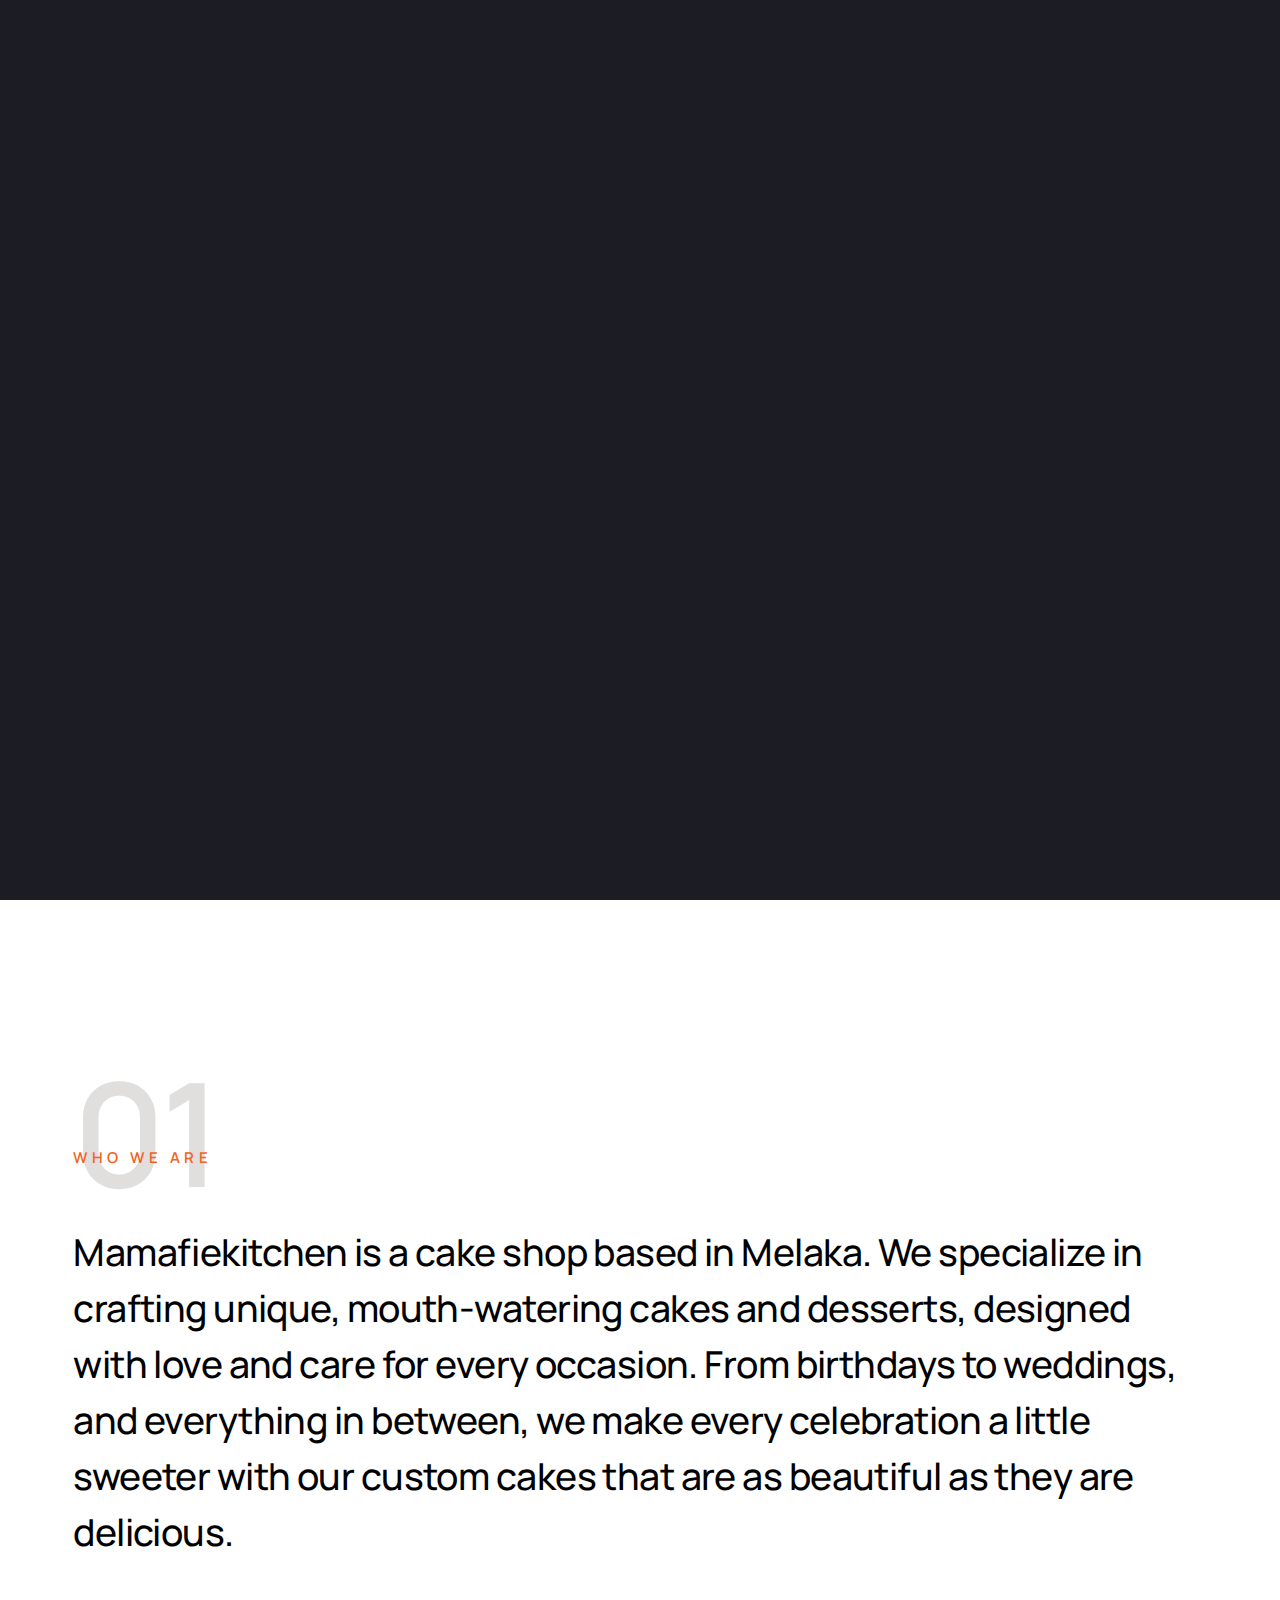
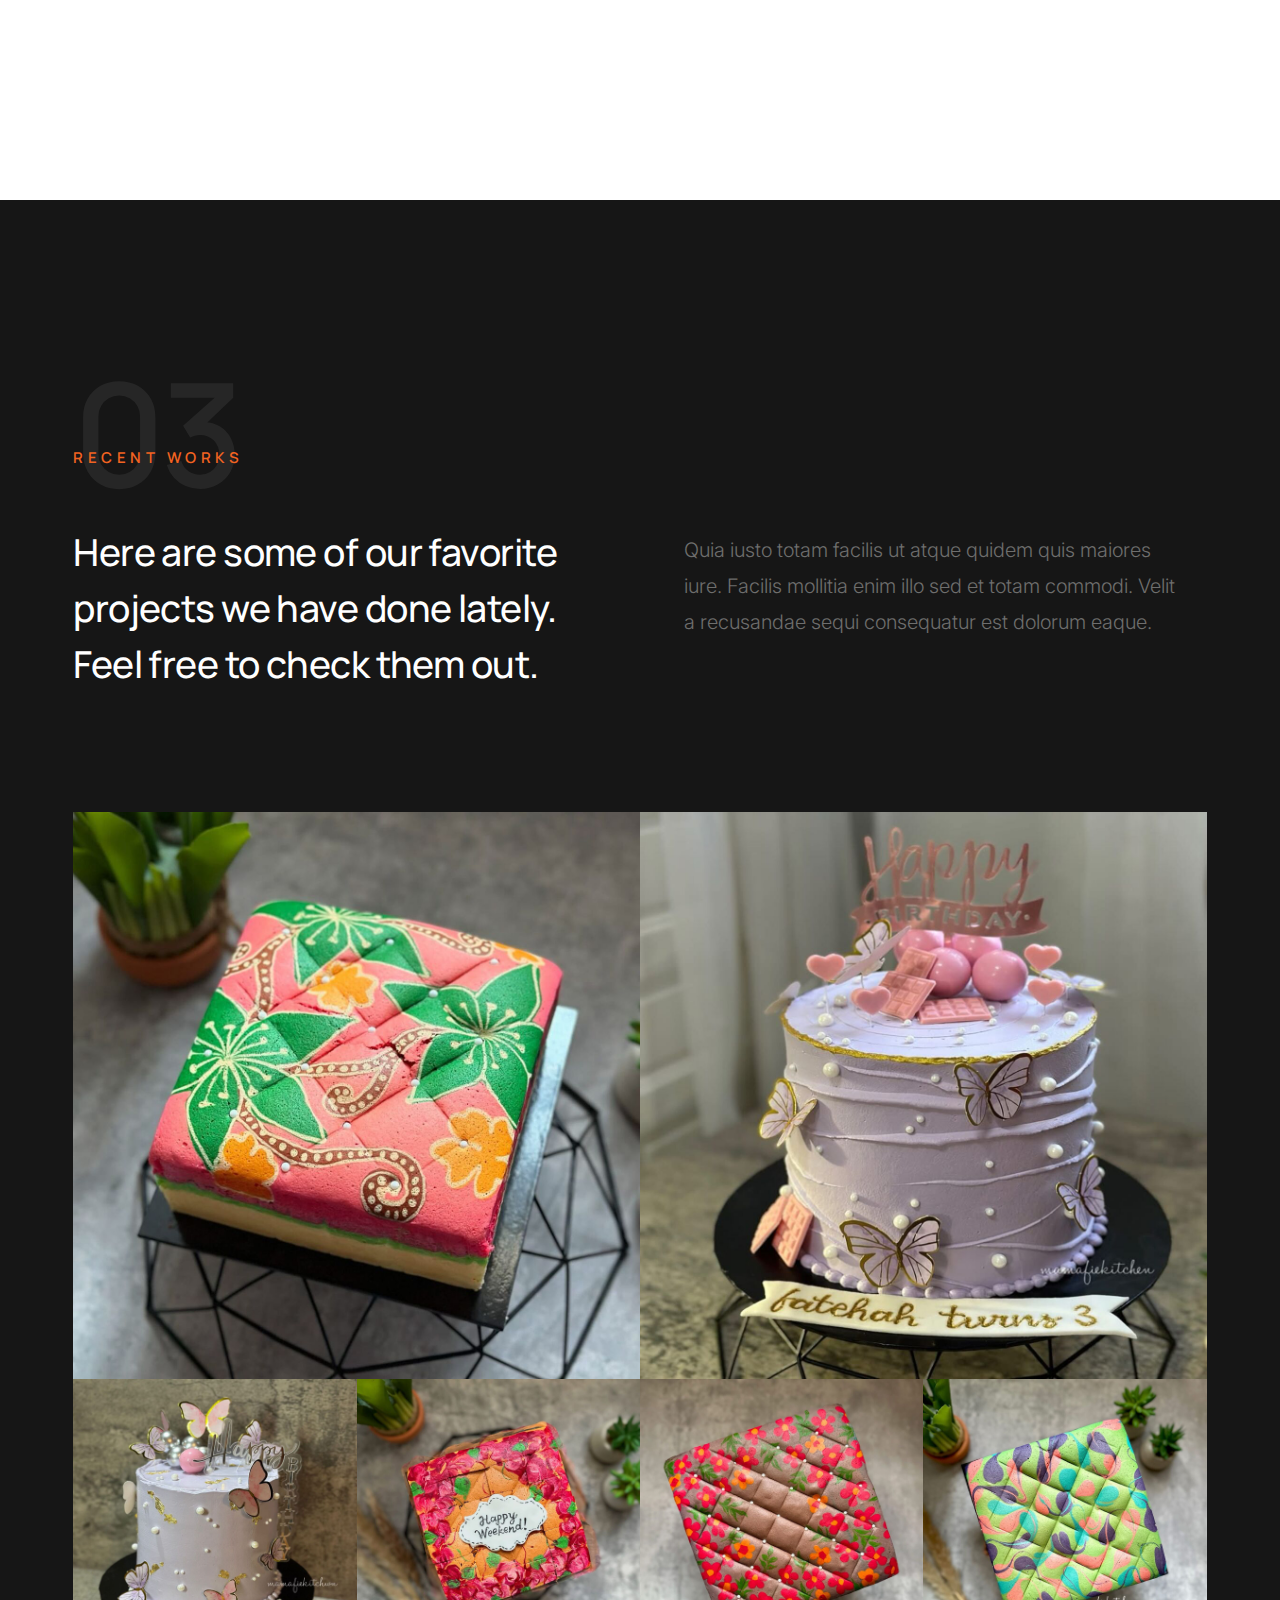
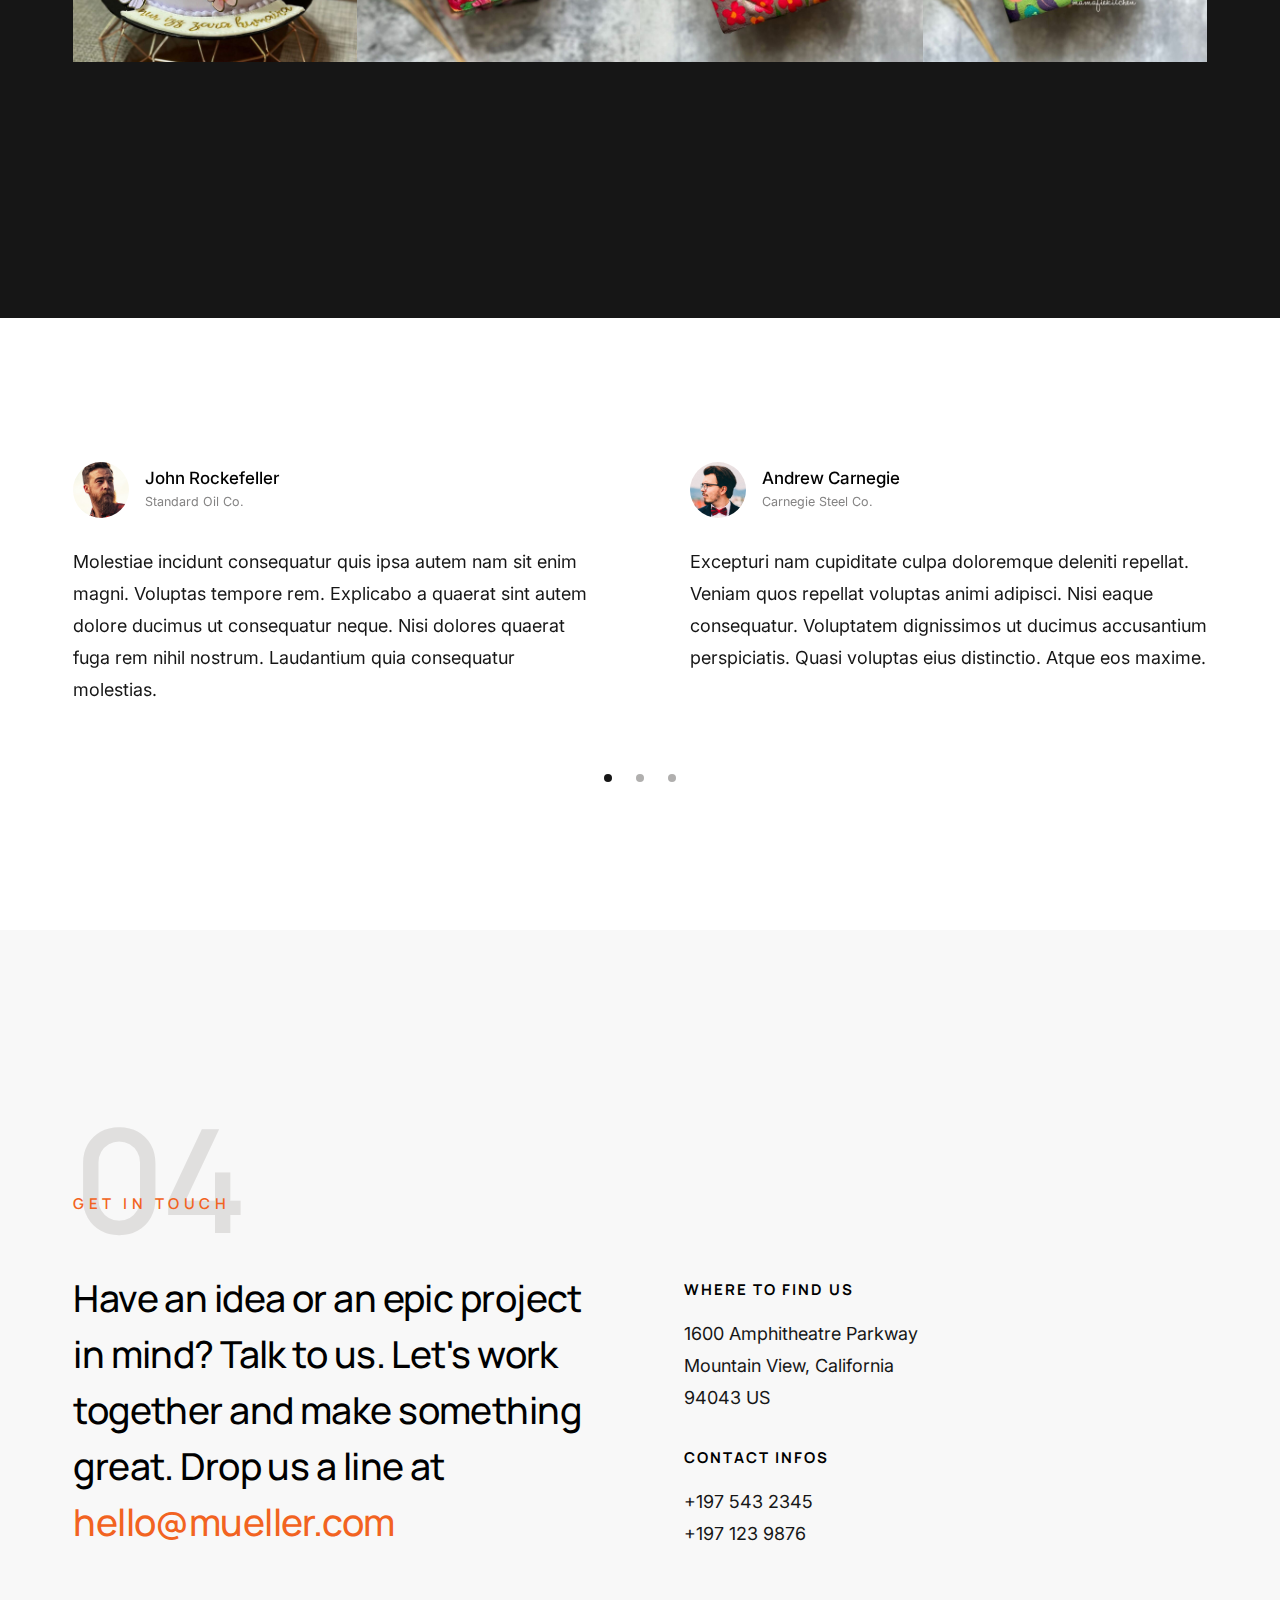
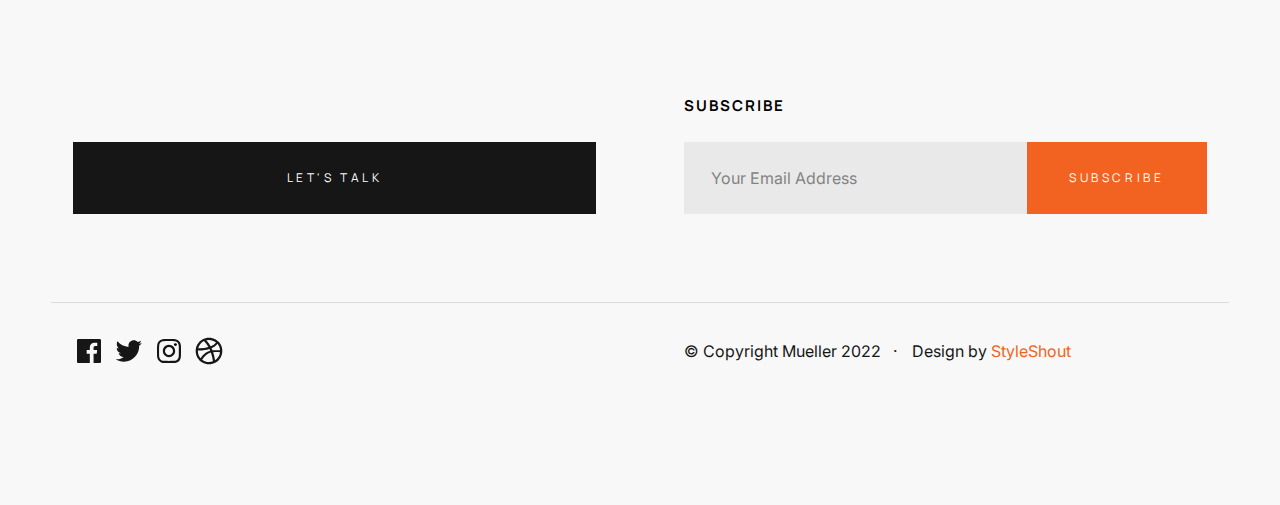
==== commit 1737fef9: "Changes picture pixels" ====
--- a/index.html
+++ b/index.html
@@ -6,7 +6,7 @@
     ================================================== -->
     <meta charset="utf-8">
     <meta name="viewport" content="width=device-width, initial-scale=1">
-    <title>Mueller</title>
+    <title>Mamafiekitchen</title>
 
     <script>
         document.documentElement.classList.remove('no-js');
@@ -21,8 +21,8 @@
     <!-- favicons
     ================================================== -->
     <link rel="apple-touch-icon" sizes="180x180" href="apple-touch-icon.png">
-    <link rel="icon" type="image/png" sizes="32x32" href="favicon-32x32.png">
-    <link rel="icon" type="image/png" sizes="16x16" href="favicon-16x16.png">
+    <link rel="icon" type="image/png" sizes="32x32" href="mamafie_logo_32x32.jpg">
+    <link rel="icon" type="image/png" sizes="16x16" href="mamafie_logo_16x16.jpg">
     <link rel="manifest" href="site.webmanifest">
 
 </head>
@@ -52,7 +52,7 @@
                 <div class="s-header__block">
                     <div class="s-header__logo">
                         <a class="logo" href="index.html">
-                            <img src="images/logo.svg" alt="Homepage">
+                            <img src="images/mamafie_logo.jpeg" alt="Homepage">
                         </a>
                     </div>
 
@@ -71,27 +71,21 @@
 
                     <ul class="s-header__social">
                         <li>
-                            <a href="">
+                            <a href="https://www.facebook.com/profile.php?id=100064799558073">
                                 <svg xmlns="http://www.w3.org/2000/svg" width="24" height="24" viewBox="0 0 24 24" style="fill:rgba(0, 0, 0, 1);transform:;-ms-filter:"><path d="M20,3H4C3.447,3,3,3.448,3,4v16c0,0.552,0.447,1,1,1h8.615v-6.96h-2.338v-2.725h2.338v-2c0-2.325,1.42-3.592,3.5-3.592 c0.699-0.002,1.399,0.034,2.095,0.107v2.42h-1.435c-1.128,0-1.348,0.538-1.348,1.325v1.735h2.697l-0.35,2.725h-2.348V21H20 c0.553,0,1-0.448,1-1V4C21,3.448,20.553,3,20,3z"></path></svg>
                                 <span class="u-screen-reader-text">Facebook</span>
                             </a>
                         </li>
                         <li>
-                            <a href="">
+                            <a href="https://api.whatsapp.com/send?phone=%2B60196086607&context=AfdIf8IUUsz2gjwgkYtWRh_71DKxsHeE4rHjsN5eNhfLGX6D_n-XZVTKJMIhs3NNxrWAIOrPD2mlTJImQcBSkc_Rb0PyWumALYkjwlLoE7J05KuIixEqGeU3OZtLh9jy2QzrFMLoNk5vy00ritF5mkMdjw&source=FB_Page&app=facebook&entry_point=page_cta&fbclid=IwY2xjawJhooVleHRuA2FlbQIxMAABHqpFAM1kPEgLGptcj4hPzRtO_rhT0X6raAZzvHZn-8KACzTZCvS2Bsx_ILEk_aem_aREM34pP-hXQ1mZAKBT9SA">
                                 <svg xmlns="http://www.w3.org/2000/svg" width="24" height="24" viewBox="0 0 24 24" style="fill:rgba(0, 0, 0, 1);transform:;-ms-filter:"><path d="M19.633,7.997c0.013,0.175,0.013,0.349,0.013,0.523c0,5.325-4.053,11.461-11.46,11.461c-2.282,0-4.402-0.661-6.186-1.809 c0.324,0.037,0.636,0.05,0.973,0.05c1.883,0,3.616-0.636,5.001-1.721c-1.771-0.037-3.255-1.197-3.767-2.793 c0.249,0.037,0.499,0.062,0.761,0.062c0.361,0,0.724-0.05,1.061-0.137c-1.847-0.374-3.23-1.995-3.23-3.953v-0.05 c0.537,0.299,1.16,0.486,1.82,0.511C3.534,9.419,2.823,8.184,2.823,6.787c0-0.748,0.199-1.434,0.548-2.032 c1.983,2.443,4.964,4.04,8.306,4.215c-0.062-0.3-0.1-0.611-0.1-0.923c0-2.22,1.796-4.028,4.028-4.028 c1.16,0,2.207,0.486,2.943,1.272c0.91-0.175,1.782-0.512,2.556-0.973c-0.299,0.935-0.936,1.721-1.771,2.22 c0.811-0.088,1.597-0.312,2.319-0.624C21.104,6.712,20.419,7.423,19.633,7.997z"></path></svg>
                                 <span class="u-screen-reader-text">Twitter</span>
                             </a>
                         </li>
                         <li>
-                            <a href="">
+                            <a href="https://www.instagram.com/mamafiekitchen/">
                                 <svg xmlns="http://www.w3.org/2000/svg" width="24" height="24" viewBox="0 0 24 24" style="fill:rgba(0, 0, 0, 1);transform:;-ms-filter:"><path d="M11.999,7.377c-2.554,0-4.623,2.07-4.623,4.623c0,2.554,2.069,4.624,4.623,4.624c2.552,0,4.623-2.07,4.623-4.624 C16.622,9.447,14.551,7.377,11.999,7.377L11.999,7.377z M11.999,15.004c-1.659,0-3.004-1.345-3.004-3.003 c0-1.659,1.345-3.003,3.004-3.003s3.002,1.344,3.002,3.003C15.001,13.659,13.658,15.004,11.999,15.004L11.999,15.004z"></path><circle cx="16.806" cy="7.207" r="1.078"></circle><path d="M20.533,6.111c-0.469-1.209-1.424-2.165-2.633-2.632c-0.699-0.263-1.438-0.404-2.186-0.42 c-0.963-0.042-1.268-0.054-3.71-0.054s-2.755,0-3.71,0.054C7.548,3.074,6.809,3.215,6.11,3.479C4.9,3.946,3.945,4.902,3.477,6.111 c-0.263,0.7-0.404,1.438-0.419,2.186c-0.043,0.962-0.056,1.267-0.056,3.71c0,2.442,0,2.753,0.056,3.71 c0.015,0.748,0.156,1.486,0.419,2.187c0.469,1.208,1.424,2.164,2.634,2.632c0.696,0.272,1.435,0.426,2.185,0.45 c0.963,0.042,1.268,0.055,3.71,0.055s2.755,0,3.71-0.055c0.747-0.015,1.486-0.157,2.186-0.419c1.209-0.469,2.164-1.424,2.633-2.633 c0.263-0.7,0.404-1.438,0.419-2.186c0.043-0.962,0.056-1.267,0.056-3.71s0-2.753-0.056-3.71C20.941,7.57,20.801,6.819,20.533,6.111z M19.315,15.643c-0.007,0.576-0.111,1.147-0.311,1.688c-0.305,0.787-0.926,1.409-1.712,1.711c-0.535,0.199-1.099,0.303-1.67,0.311 c-0.95,0.044-1.218,0.055-3.654,0.055c-2.438,0-2.687,0-3.655-0.055c-0.569-0.007-1.135-0.112-1.669-0.311 c-0.789-0.301-1.414-0.923-1.719-1.711c-0.196-0.534-0.302-1.099-0.311-1.669c-0.043-0.95-0.053-1.218-0.053-3.654 c0-2.437,0-2.686,0.053-3.655c0.007-0.576,0.111-1.146,0.311-1.687c0.305-0.789,0.93-1.41,1.719-1.712 c0.534-0.198,1.1-0.303,1.669-0.311c0.951-0.043,1.218-0.055,3.655-0.055c2.437,0,2.687,0,3.654,0.055 c0.571,0.007,1.135,0.112,1.67,0.311c0.786,0.303,1.407,0.925,1.712,1.712c0.196,0.534,0.302,1.099,0.311,1.669 c0.043,0.951,0.054,1.218,0.054,3.655c0,2.436,0,2.698-0.043,3.654H19.315z"></path></svg>
                                 <span class="u-screen-reader-text">Instagram</span>
-                            </a>
-                        </li>
-                        <li>
-                            <a href="">
-                                <svg xmlns="http://www.w3.org/2000/svg" width="24" height="24" viewBox="0 0 24 24" style="fill: rgba(0, 0, 0, 1);transform: ;msFilter:;"><path d="M20.66 6.98a9.932 9.932 0 0 0-3.641-3.64C15.486 2.447 13.813 2 12 2s-3.486.447-5.02 1.34c-1.533.893-2.747 2.107-3.64 3.64S2 10.187 2 12s.446 3.487 1.34 5.02a9.924 9.924 0 0 0 3.641 3.64C8.514 21.553 10.187 22 12 22s3.486-.447 5.02-1.34a9.932 9.932 0 0 0 3.641-3.64C21.554 15.487 22 13.813 22 12s-.446-3.487-1.34-5.02zM12 3.66c2 0 3.772.64 5.32 1.919-.92 1.174-2.286 2.14-4.1 2.9-1.002-1.813-2.088-3.327-3.261-4.54A7.715 7.715 0 0 1 12 3.66zM5.51 6.8a8.116 8.116 0 0 1 2.711-2.22c1.212 1.201 2.325 2.7 3.34 4.5-2 .6-4.114.9-6.341.9-.573 0-1.006-.013-1.3-.04A8.549 8.549 0 0 1 5.51 6.8zM3.66 12c0-.054.003-.12.01-.2.007-.08.01-.146.01-.2.254.014.641.02 1.161.02 2.666 0 5.146-.367 7.439-1.1.187.373.381.793.58 1.26-1.32.293-2.674 1.006-4.061 2.14S6.4 16.247 5.76 17.5c-1.4-1.587-2.1-3.42-2.1-5.5zM12 20.34c-1.894 0-3.594-.587-5.101-1.759.601-1.187 1.524-2.322 2.771-3.401 1.246-1.08 2.483-1.753 3.71-2.02a29.441 29.441 0 0 1 1.56 6.62 8.166 8.166 0 0 1-2.94.56zm7.08-3.96a8.351 8.351 0 0 1-2.58 2.621c-.24-2.08-.7-4.107-1.379-6.081.932-.066 1.765-.1 2.5-.1.799 0 1.686.034 2.659.1a8.098 8.098 0 0 1-1.2 3.46zm-1.24-5c-1.16 0-2.233.047-3.22.14a27.053 27.053 0 0 0-.68-1.62c2.066-.906 3.532-2.006 4.399-3.3 1.2 1.414 1.854 3.027 1.96 4.84-.812-.04-1.632-.06-2.459-.06z"></path></svg>
-                                <span class="u-screen-reader-text">Dribbble</span>
                             </a>
                         </li>
                     </ul> <!-- s-header__social -->
@@ -164,68 +158,6 @@
 
                 </div> <!-- end section-header -->
 
-                <div class="row process-list list-block show-ctr block-lg-one-half block-tab-whole">
-    
-                    <div class="column list-block__item">
-                        <div class="list-block__title">
-                            <h3 class="h5">Define</h3>
-                        </div>
-                        <div class="list-block__text">
-                            <p>
-                                We believe that a great cake is more than just dessert—it's a part of the experience. 
-                                At [Your Shop Name], we focus on creating cakes that tell a story, enhance your 
-                                celebrations, and leave a lasting impression. Whether you're looking for a classic 
-                                design or a modern twist, we'll create something that perfectly fits your vision.
-                            </p>
-                        </div>
-                    </div> <!-- end list-block__item -->
-
-                    <div class="column list-block__item">
-                        <div class="list-block__title">
-                            <h3 class="h5">Design</h3>
-                        </div>
-                        <div class="list-block__text">
-                            <p>
-                                Our cakes are carefully designed to reflect your personal style and the theme of 
-                                your event. We combine artistry with expertise to bring your ideas to life. From 
-                                intricate sugar flowers to bold, custom shapes, every cake is a work of art, 
-                                made with the finest ingredients to ensure both beauty and taste.
-                            </p>
-                        </div>
-                    </div> <!-- end list-block__item -->
-        
-                    <div class="column list-block__item">
-                        <div class="list-block__title">
-                            <h3 class="h5">Build</h3>
-                        </div>
-                        <div class="list-block__text">
-                            <p>
-                                Building the perfect cake takes precision and passion. Our team is dedicated 
-                                to using the best ingredients and techniques to create cakes that are not only 
-                                visually stunning but also incredibly delicious. We pay attention to every 
-                                detail—from the texture of the cake to the flavors that will delight your taste 
-                                buds.
-                            </p>
-                        </div>
-                    </div> <!-- end list-block__item -->
-        
-                    <div class="column list-block__item">
-                        <div class="list-block__title">
-                            <h3 class="h5">Launch</h3>
-                        </div>
-                        <div class="list-block__text">
-                            <p>
-                                Once your cake is ready, we ensure a smooth delivery to your event. 
-                                Whether you need it for a large celebration or a small gathering, 
-                                we make sure your cake arrives fresh and on time. At [Your Shop Name], 
-                                we're committed to exceeding your expectations and making your special 
-                                day even sweeter.
-                            </p>
-                        </div>
-                    </div> <!-- end list-block__item -->
-
-                </div> <!-- end process-list -->
-
             </section> <!-- end s-about -->
 
             <!-- portfolio
@@ -257,7 +189,7 @@
                             <article class="brick brick--double entry">
                                 <a href="#modal-01" class="entry__link">
                                     <div class="entry__thumb">
-                                        <img src="images/folio/pink_marble_cake.jpeg" alt="">
+                                        <img src="images/folio/pink_marble_cake.jpg" alt="">
                                     </div>
                                     <div class="entry__info">
                                         <div class="entry__cat">Marble Cake</div>
@@ -269,7 +201,7 @@
                             <article class="brick brick--double entry">
                                 <a href="#modal-02" class="entry__link">
                                     <div class="entry__thumb">
-                                        <img src="images/folio/purple_birthday_cake.jpeg" alt="">
+                                        <img src="images/folio/purple_birthday_cake.jpg" alt="">
                                     </div>
                                     <div class="entry__info">
                                         <div class="entry__cat">Birthday Cake</div>
@@ -281,7 +213,7 @@
                             <article class="brick entry">
                                 <a href="#modal-03" class="entry__link">
                                     <div class="entry__thumb">
-                                        <img src="images/folio/purple_birthday_cake_2.jpeg" alt="">
+                                        <img src="images/folio/purple_birthday_cake_2.jpg" alt="">
                                     </div>
                                     <div class="entry__info">
                                         <div class="entry__cat">Doorgifts</div>
@@ -293,7 +225,7 @@
                             <article class="brick entry">
                                 <a href="#modal-04" class="entry__link">
                                     <div class="entry__thumb">
-                                        <img src="images/folio/red_marble_cake.jpeg" alt="">
+                                        <img src="images/folio/red_marble_cake.jpg" alt="">
                                     </div>
                                     <div class="entry__info">
                                         <div class="entry__cat">Marble Cake</div>
@@ -305,7 +237,7 @@
                             <article class="brick entry">
                                 <a href="#modal-05" class="entry__link">
                                     <div class="entry__thumb">
-                                        <img src="images/folio/brown_marble_cake.jpeg" alt="">
+                                        <img src="images/folio/brown_marble_cake.jpg" alt="">
                                     </div>
                                     <div class="entry__info">
                                         <div class="entry__cat">Kuih Raya</div>
@@ -317,7 +249,7 @@
                             <article class="brick entry">
                                 <a href="#modal-06" class="entry__link">
                                     <div class="entry__thumb">
-                                        <img src="images/folio/green_marble_cake.jpeg" alt="">
+                                        <img src="images/folio/green_marble_cake.jpg" alt="">
                                     </div>
                                     <div class="entry__info">
                                         <div class="entry__cat">Desserts</div>
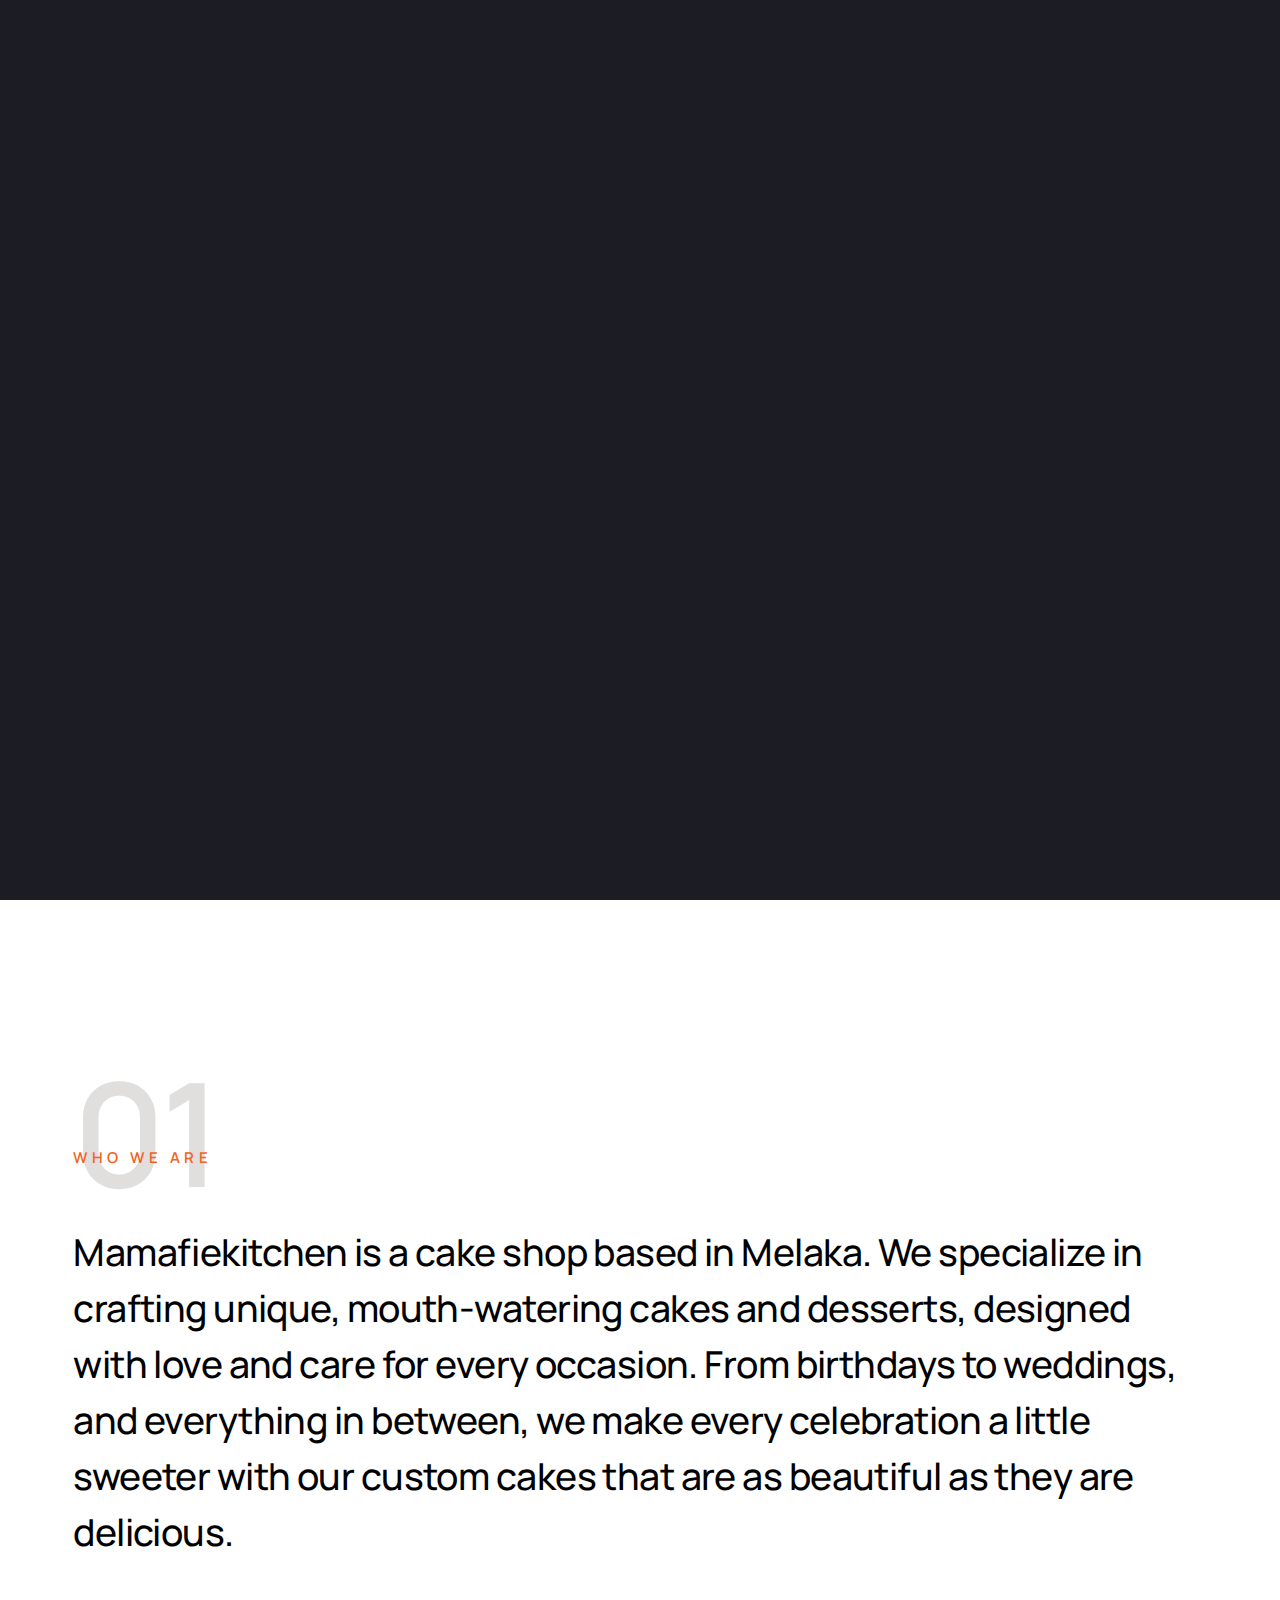
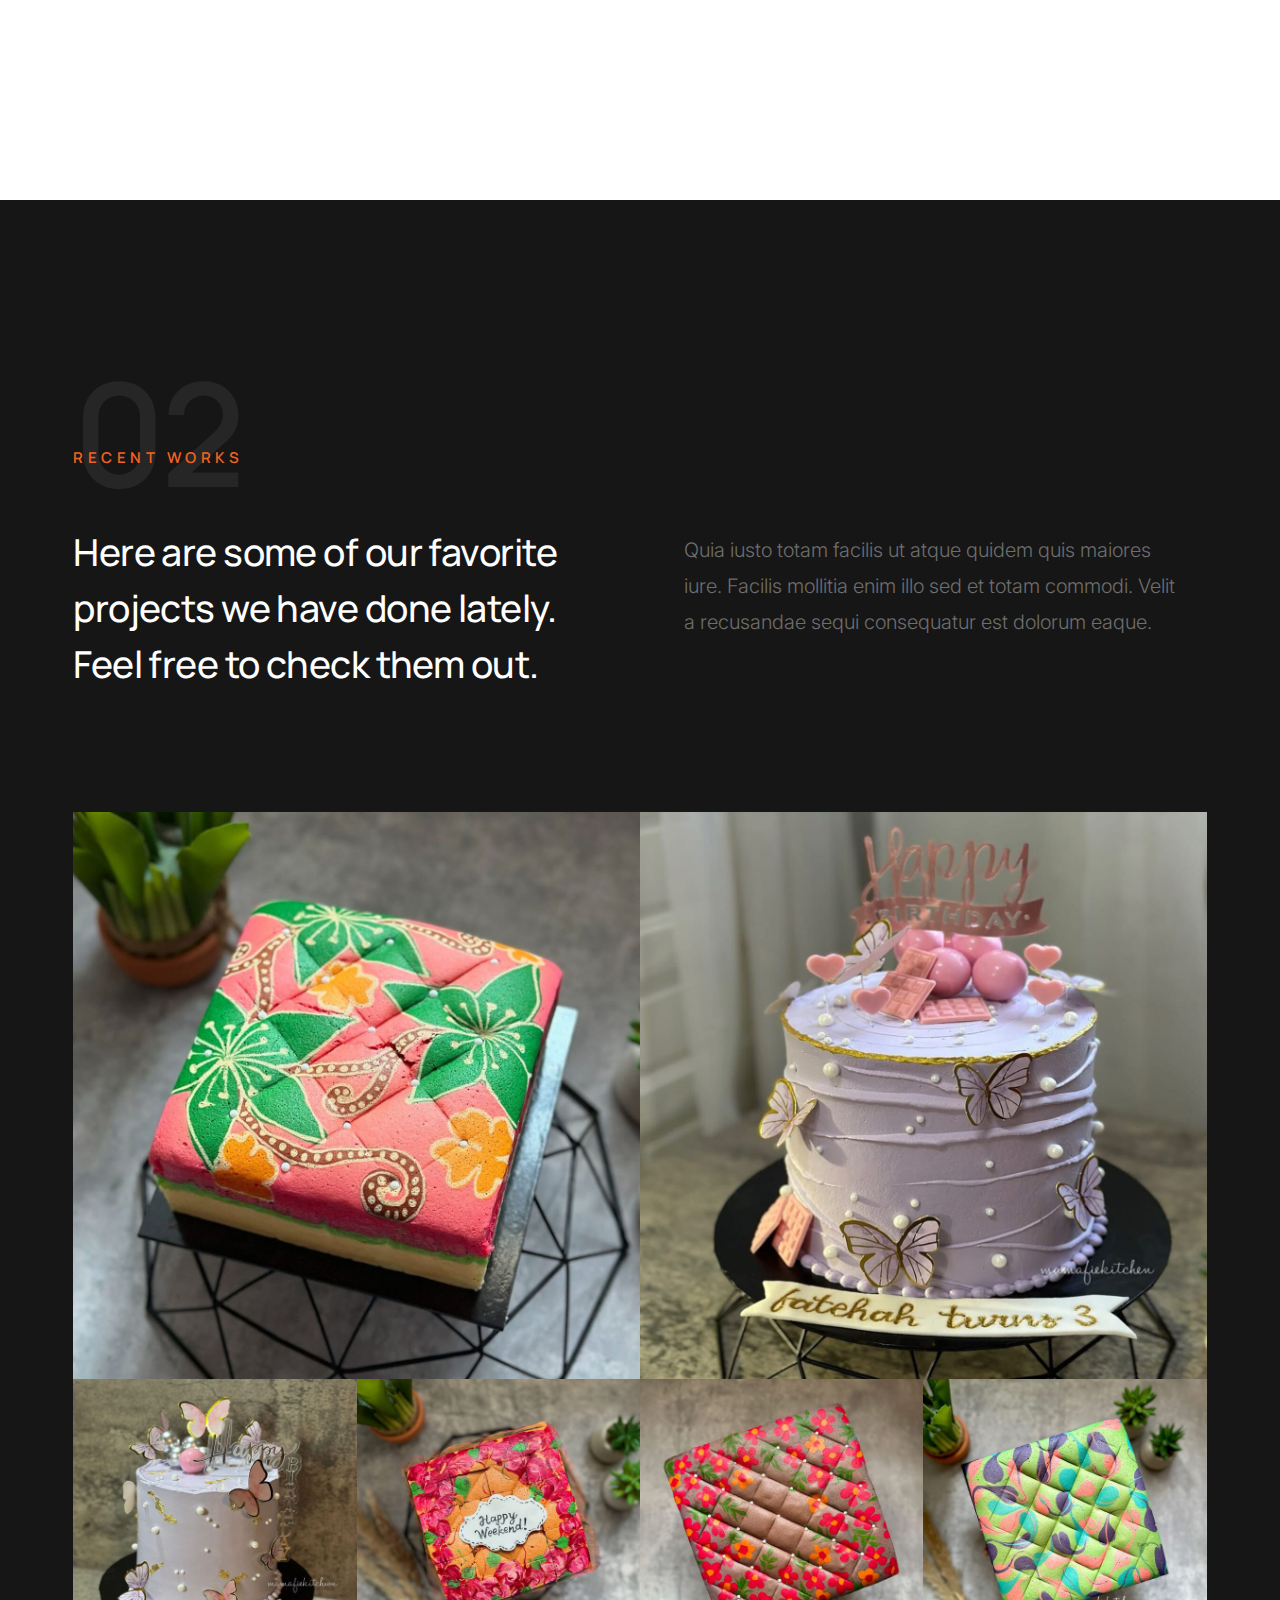
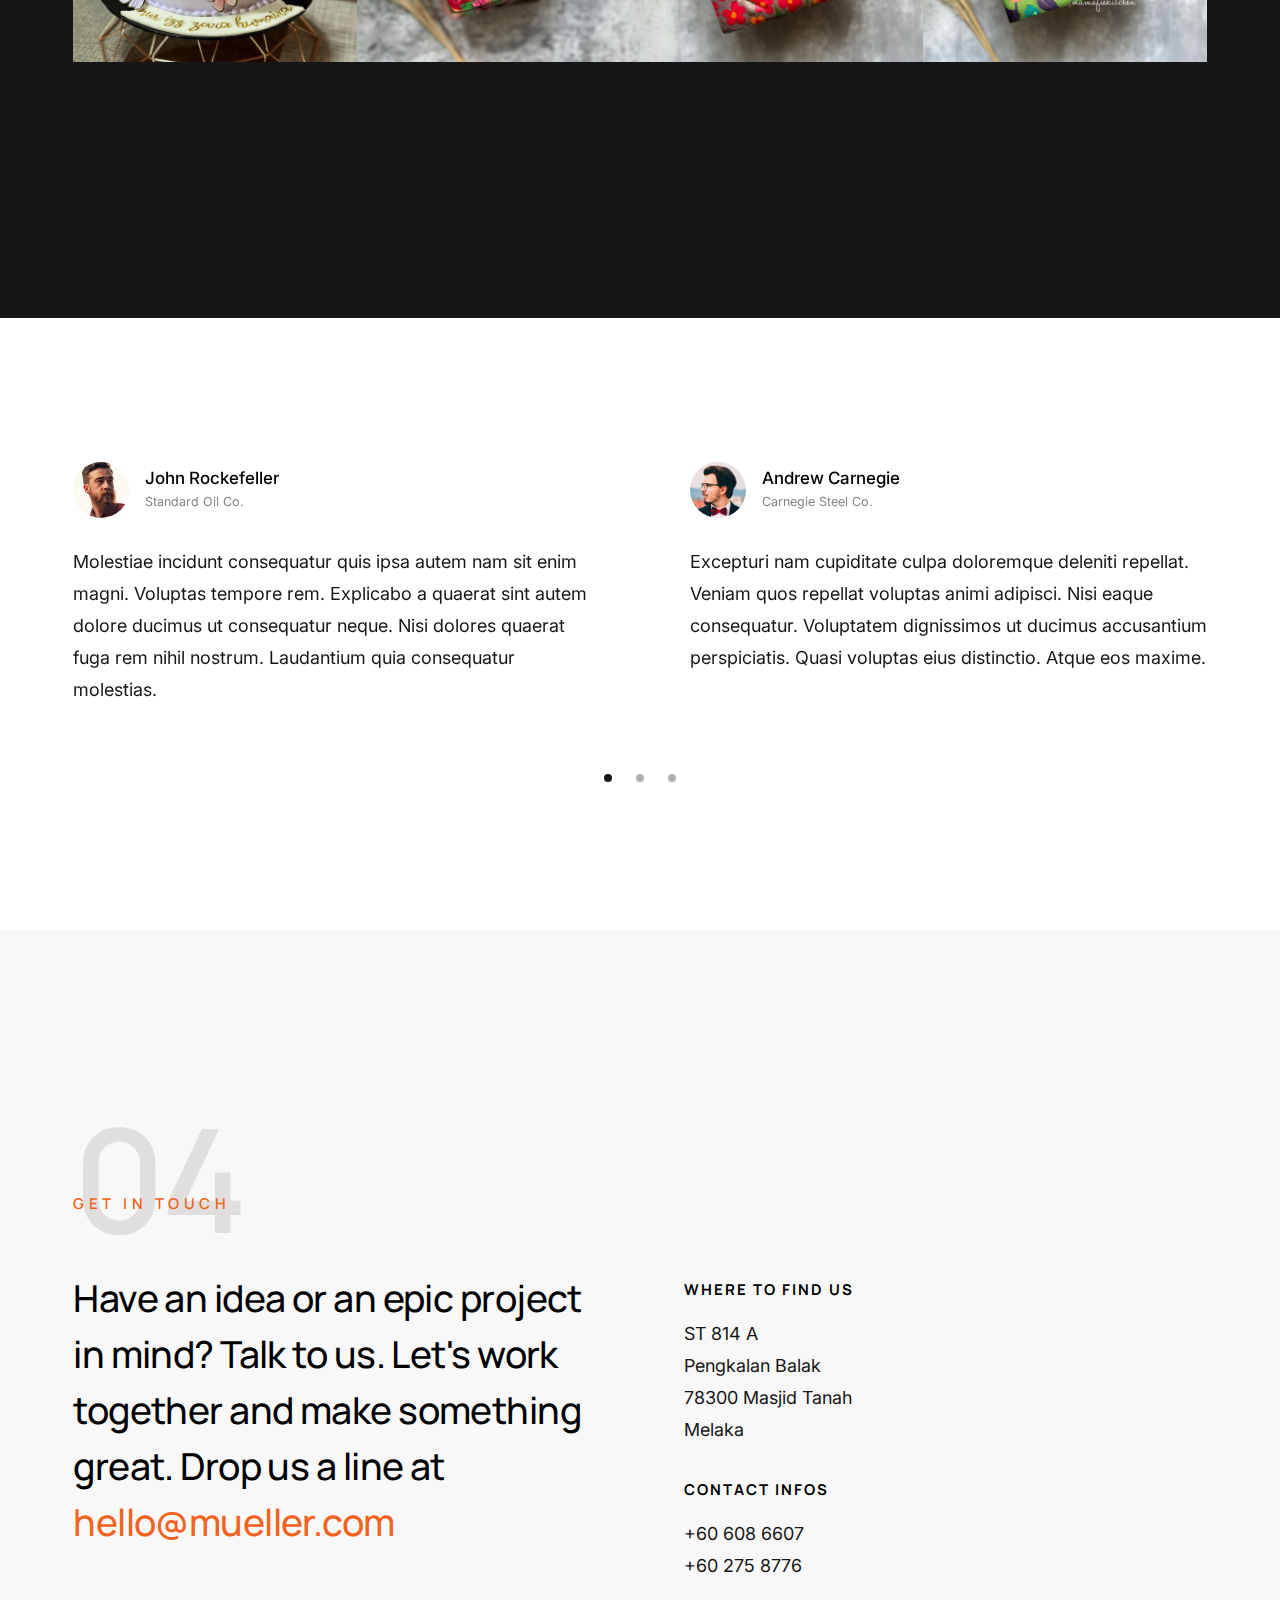
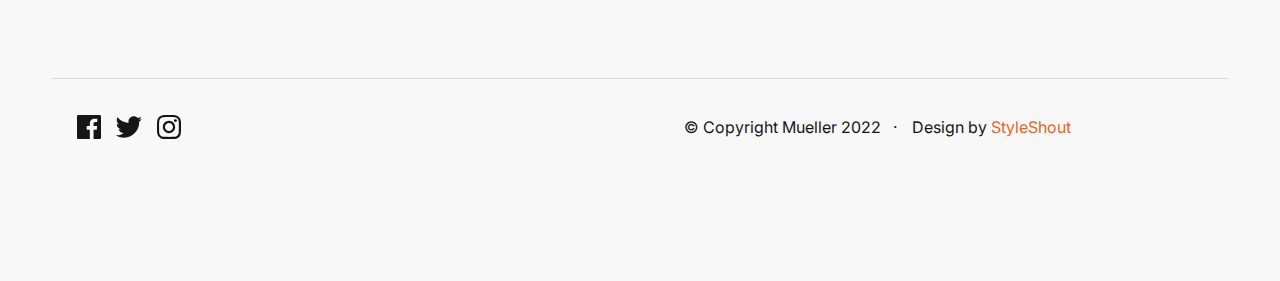
==== commit cd196ec2: "Enhance User Interface" ====
--- a/index.html
+++ b/index.html
@@ -64,7 +64,6 @@
                     <ul class="s-header__menu-links">
                         <li class="current"><a href="#intro" class="smoothscroll">Intro</a></li>
                         <li><a href="#about" class="smoothscroll">About</a></li>
-                        <li><a href="#services" class="smoothscroll">Services</a></li>
                         <li><a href="#folio" class="smoothscroll">Work</a></li>
                         <li><a href="#footer" class="smoothscroll">Contact</a></li>
                     </ul> <!-- s-header__menu-links -->
@@ -101,7 +100,6 @@
         ================================================== -->
         <section id="content" class="s-content">
 
-
             <!-- intro
             ----------------------------------------------- -->
             <section id="intro" class="s-intro target-section">
@@ -116,8 +114,8 @@
                         
                         <h1 class="s-intro__content-title">
                         Mamafiekitchen <br>
-                        We turn your face <br>
-                        into cake.
+                        We turn your dream <br>
+                        into a cake.
                         </h1>
 
                         <div class="s-intro__content-buttons">
@@ -164,7 +162,7 @@
             ----------------------------------------------- -->
             <section id="folio" class="s-folio target-section">
 
-                <div class="row section-header light-on-dark" data-num="03">
+                <div class="row section-header light-on-dark" data-num="02">
                     <h3 class="column lg-12 section-header__pretitle text-pretitle">Recent Works</h3>
                     <div class="column lg-6 stack-on-1100 section-header__primary">
                         <h2 class="title text-display-1">
@@ -267,7 +265,7 @@
                 -------------------------------------------- -->
                 <div id="modal-01" hidden>
                     <div class="modal-popup">
-                        <img src="images/folio/gallery/g-turban.jpg" alt="">
+                        <img src="images/folio/gallery/g_pink_marble_cake.jpg" alt="">
             
                         <div class="modal-popup__desc">
                             <h5>White Turban</h5>
@@ -278,13 +276,13 @@
                             </ul>
                         </div>
             
-                        <a href="https://www.behance.net/" class="modal-popup__details">Project link</a>
+                        <!-- <a href="https://www.behance.net/" class="modal-popup__details">Project link</a> -->
                     </div>
                 </div> <!-- end modal -->
 
                 <div id="modal-02" hidden>
                     <div class="modal-popup">
-                        <img src="images/folio/gallery/g-tulips.jpg" alt="">
+                        <img src="images/folio/gallery/g_purple_birthday_cake.jpg" alt="">
             
                         <div class="modal-popup__desc">
                             <h5>Caffeine & Tulips</h5>
@@ -294,13 +292,13 @@
                             </ul>
                         </div>
             
-                        <a href="https://www.behance.net/" class="modal-popup__details">Project link</a>
+                        <!-- <a href="https://www.behance.net/" class="modal-popup__details">Project link</a> -->
                     </div>
                 </div> <!-- end modal -->
 
                 <div id="modal-03" hidden>
                     <div class="modal-popup">
-                        <img src="images/folio/gallery/g-grayscale.jpg" alt="">
+                        <img src="images/folio/gallery/g_purple_birthday_cake_2.jpg" alt="">
             
                         <div class="modal-popup__desc">
                             <h5>Grayscale</h5>
@@ -310,13 +308,13 @@
                             </ul>
                         </div>
             
-                        <a href="https://www.behance.net/" class="modal-popup__details">Project link</a>
+                        <!-- <a href="https://www.behance.net/" class="modal-popup__details">Project link</a> -->
                     </div>
                 </div> <!-- end modal -->
 
                 <div id="modal-04" hidden>
                     <div class="modal-popup">
-                        <img src="images/folio/gallery/g-lamp.jpg" alt="">
+                        <img src="images/folio/gallery/g_red_marble_cake.jpg" alt="">
             
                         <div class="modal-popup__desc">
                             <h5>The Lamp</h5>
@@ -326,14 +324,14 @@
                             </ul>
                         </div>
             
-                        <a href="https://www.behance.net/" class="modal-popup__details">Project link</a>
+                        <!-- <a href="https://www.behance.net/" class="modal-popup__details">Project link</a> -->
                     </div>
                 </div> <!-- end modal -->
 
                 <div id="modal-05" hidden>
                     <div class="modal-popup">
 
-                        <img src="images/folio/gallery/g-tropical.jpg" alt="">
+                        <img src="images/folio/gallery/g_brown_marble_cake.jpg" alt="">
             
                         <div class="modal-popup__desc">
                             <h5>Tropical</h5>
@@ -343,13 +341,13 @@
                             </ul>
                         </div>
             
-                        <a href="https://www.behance.net/" class="modal-popup__details">Project link</a>
+                        <!-- <a href="https://www.behance.net/" class="modal-popup__details">Project link</a> -->
                     </div>
                 </div> <!-- end modal -->
 
                 <div id="modal-06" hidden>
                     <div class="modal-popup">
-                        <img src="images/folio/gallery/g-woodcraft.jpg" alt="">
+                        <img src="images/folio/gallery/g_green_marble_cake.jpg" alt="">
             
                         <div class="modal-popup__desc">
                             <h5>Woodcraft</h5>
@@ -360,7 +358,7 @@
                             </ul>
                         </div>
             
-                        <a href="https://www.behance.net/" class="modal-popup__details">Project link</a>
+                        <!-- <a href="https://www.behance.net/" class="modal-popup__details">Project link</a> -->
                     </div>
                 </div> <!-- end modal -->
 
@@ -476,70 +474,44 @@
                     <div class="contact-block">
                         <h6>Where To Find Us</h6>
                         <p>
-                        1600 Amphitheatre Parkway <br>
-                        Mountain View, California <br>
-                        94043  US
+                        ST 814 A <br>
+                        Pengkalan Balak <br>
+                        78300 Masjid Tanah <br>
+                        Melaka
                         </p>
                     </div>
 
                     <div class="contact-block">
                         <h6>Contact Infos</h6>
                         <ul class="contact-list">
-                            <li><a href="tel:197-543-2345">+197 543 2345</a></li>
-                            <li><a href="tel:197-123-9876">+197 123 9876</a></li>
+                            <li><a href="tel:197-543-2345">+60 608 6607</a></li>
+                            <li><a href="tel:197-123-9876">+60 275 8776</a></li>
                         </ul>
                     </div>
 
                 </div>
             </div> <!-- end section-header -->
-
-            <div class="row list-block block-lg-one-half block-tab-whole block-stack-on-1000 s-footer__btns">
-                <div class="column list-block__item">
-                    <div class="s-footer__contact-btn">
-                        <a href="mailto:#0" class="btn btn--primary u-fullwidth">
-                            Let's Talk 
-                        </a>
-                    </div>
-                </div>
-                <div class="column list-block__item">
-                    <div class="subscribe-form s-footer__subscribe">
-                        <h6>Subscribe</h6>
-                        <form id="mc-form" class="mc-form">
-                            <input type="email" name="EMAIL" id="mce-EMAIL" class="u-fullwidth text-center" placeholder="Your Email Address" title="The domain portion of the email address is invalid (the portion after the @)." pattern="^([^\x00-\x20\x22\x28\x29\x2c\x2e\x3a-\x3c\x3e\x40\x5b-\x5d\x7f-\xff]+|\x22([^\x0d\x22\x5c\x80-\xff]|\x5c[\x00-\x7f])*\x22)(\x2e([^\x00-\x20\x22\x28\x29\x2c\x2e\x3a-\x3c\x3e\x40\x5b-\x5d\x7f-\xff]+|\x22([^\x0d\x22\x5c\x80-\xff]|\x5c[\x00-\x7f])*\x22))*\x40([^\x00-\x20\x22\x28\x29\x2c\x2e\x3a-\x3c\x3e\x40\x5b-\x5d\x7f-\xff]+|\x5b([^\x0d\x5b-\x5d\x80-\xff]|\x5c[\x00-\x7f])*\x5d)(\x2e([^\x00-\x20\x22\x28\x29\x2c\x2e\x3a-\x3c\x3e\x40\x5b-\x5d\x7f-\xff]+|\x5b([^\x0d\x5b-\x5d\x80-\xff]|\x5c[\x00-\x7f])*\x5d))*(\.\w{2,})+$" required>
-                            <input type="submit" name="subscribe" value="Subscribe" class="btn btn--primary u-fullwidth">
-                            <!-- <div style="position: absolute; left: -5000px;" aria-hidden="true"><input type="text" name="b_cdb7b577e41181934ed6a6a44_9a91cfe7b3" tabindex="-1" value=""></div> -->
-                            <div class="mc-status"></div>
-                        </form>
-                    </div>
-                </div>
-            </div> <!-- end s-footer__btns -->
 
             <div class="row s-footer__bottom">
 
                 <div class="column lg-6 tab-12 s-footer__bottom-left">
                     <ul class="s-footer__social">
                         <li>
-                            <a href="">
+                            <a href="https://www.facebook.com/profile.php?id=100064799558073">
                                 <svg xmlns="http://www.w3.org/2000/svg" width="24" height="24" viewBox="0 0 24 24" style="fill:rgba(0, 0, 0, 1);transform:;-ms-filter:"><path d="M20,3H4C3.447,3,3,3.448,3,4v16c0,0.552,0.447,1,1,1h8.615v-6.96h-2.338v-2.725h2.338v-2c0-2.325,1.42-3.592,3.5-3.592 c0.699-0.002,1.399,0.034,2.095,0.107v2.42h-1.435c-1.128,0-1.348,0.538-1.348,1.325v1.735h2.697l-0.35,2.725h-2.348V21H20 c0.553,0,1-0.448,1-1V4C21,3.448,20.553,3,20,3z"></path></svg>
                                 <span class="u-screen-reader-text">Facebook</span>
                             </a>
                         </li>
                         <li>
-                            <a href="">
+                            <a href="https://api.whatsapp.com/send?phone=%2B60196086607&context=AfdIf8IUUsz2gjwgkYtWRh_71DKxsHeE4rHjsN5eNhfLGX6D_n-XZVTKJMIhs3NNxrWAIOrPD2mlTJImQcBSkc_Rb0PyWumALYkjwlLoE7J05KuIixEqGeU3OZtLh9jy2QzrFMLoNk5vy00ritF5mkMdjw&source=FB_Page&app=facebook&entry_point=page_cta&fbclid=IwY2xjawJhooVleHRuA2FlbQIxMAABHqpFAM1kPEgLGptcj4hPzRtO_rhT0X6raAZzvHZn-8KACzTZCvS2Bsx_ILEk_aem_aREM34pP-hXQ1mZAKBT9SA">
                                 <svg xmlns="http://www.w3.org/2000/svg" width="24" height="24" viewBox="0 0 24 24" style="fill:rgba(0, 0, 0, 1);transform:;-ms-filter:"><path d="M19.633,7.997c0.013,0.175,0.013,0.349,0.013,0.523c0,5.325-4.053,11.461-11.46,11.461c-2.282,0-4.402-0.661-6.186-1.809 c0.324,0.037,0.636,0.05,0.973,0.05c1.883,0,3.616-0.636,5.001-1.721c-1.771-0.037-3.255-1.197-3.767-2.793 c0.249,0.037,0.499,0.062,0.761,0.062c0.361,0,0.724-0.05,1.061-0.137c-1.847-0.374-3.23-1.995-3.23-3.953v-0.05 c0.537,0.299,1.16,0.486,1.82,0.511C3.534,9.419,2.823,8.184,2.823,6.787c0-0.748,0.199-1.434,0.548-2.032 c1.983,2.443,4.964,4.04,8.306,4.215c-0.062-0.3-0.1-0.611-0.1-0.923c0-2.22,1.796-4.028,4.028-4.028 c1.16,0,2.207,0.486,2.943,1.272c0.91-0.175,1.782-0.512,2.556-0.973c-0.299,0.935-0.936,1.721-1.771,2.22 c0.811-0.088,1.597-0.312,2.319-0.624C21.104,6.712,20.419,7.423,19.633,7.997z"></path></svg>
                                 <span class="u-screen-reader-text">Twitter</span>
                             </a>
                         </li>
                         <li>
-                            <a href="">
+                            <a href="https://www.instagram.com/mamafiekitchen/">
                                 <svg xmlns="http://www.w3.org/2000/svg" width="24" height="24" viewBox="0 0 24 24" style="fill:rgba(0, 0, 0, 1);transform:;-ms-filter:"><path d="M11.999,7.377c-2.554,0-4.623,2.07-4.623,4.623c0,2.554,2.069,4.624,4.623,4.624c2.552,0,4.623-2.07,4.623-4.624 C16.622,9.447,14.551,7.377,11.999,7.377L11.999,7.377z M11.999,15.004c-1.659,0-3.004-1.345-3.004-3.003 c0-1.659,1.345-3.003,3.004-3.003s3.002,1.344,3.002,3.003C15.001,13.659,13.658,15.004,11.999,15.004L11.999,15.004z"></path><circle cx="16.806" cy="7.207" r="1.078"></circle><path d="M20.533,6.111c-0.469-1.209-1.424-2.165-2.633-2.632c-0.699-0.263-1.438-0.404-2.186-0.42 c-0.963-0.042-1.268-0.054-3.71-0.054s-2.755,0-3.71,0.054C7.548,3.074,6.809,3.215,6.11,3.479C4.9,3.946,3.945,4.902,3.477,6.111 c-0.263,0.7-0.404,1.438-0.419,2.186c-0.043,0.962-0.056,1.267-0.056,3.71c0,2.442,0,2.753,0.056,3.71 c0.015,0.748,0.156,1.486,0.419,2.187c0.469,1.208,1.424,2.164,2.634,2.632c0.696,0.272,1.435,0.426,2.185,0.45 c0.963,0.042,1.268,0.055,3.71,0.055s2.755,0,3.71-0.055c0.747-0.015,1.486-0.157,2.186-0.419c1.209-0.469,2.164-1.424,2.633-2.633 c0.263-0.7,0.404-1.438,0.419-2.186c0.043-0.962,0.056-1.267,0.056-3.71s0-2.753-0.056-3.71C20.941,7.57,20.801,6.819,20.533,6.111z M19.315,15.643c-0.007,0.576-0.111,1.147-0.311,1.688c-0.305,0.787-0.926,1.409-1.712,1.711c-0.535,0.199-1.099,0.303-1.67,0.311 c-0.95,0.044-1.218,0.055-3.654,0.055c-2.438,0-2.687,0-3.655-0.055c-0.569-0.007-1.135-0.112-1.669-0.311 c-0.789-0.301-1.414-0.923-1.719-1.711c-0.196-0.534-0.302-1.099-0.311-1.669c-0.043-0.95-0.053-1.218-0.053-3.654 c0-2.437,0-2.686,0.053-3.655c0.007-0.576,0.111-1.146,0.311-1.687c0.305-0.789,0.93-1.41,1.719-1.712 c0.534-0.198,1.1-0.303,1.669-0.311c0.951-0.043,1.218-0.055,3.655-0.055c2.437,0,2.687,0,3.654,0.055 c0.571,0.007,1.135,0.112,1.67,0.311c0.786,0.303,1.407,0.925,1.712,1.712c0.196,0.534,0.302,1.099,0.311,1.669 c0.043,0.951,0.054,1.218,0.054,3.655c0,2.436,0,2.698-0.043,3.654H19.315z"></path></svg>
                                 <span class="u-screen-reader-text">Instagram</span>
-                            </a>
-                        </li>
-                        <li>
-                            <a href="">
-                                <svg xmlns="http://www.w3.org/2000/svg" width="24" height="24" viewBox="0 0 24 24" style="fill: rgba(0, 0, 0, 1);transform: ;msFilter:;"><path d="M20.66 6.98a9.932 9.932 0 0 0-3.641-3.64C15.486 2.447 13.813 2 12 2s-3.486.447-5.02 1.34c-1.533.893-2.747 2.107-3.64 3.64S2 10.187 2 12s.446 3.487 1.34 5.02a9.924 9.924 0 0 0 3.641 3.64C8.514 21.553 10.187 22 12 22s3.486-.447 5.02-1.34a9.932 9.932 0 0 0 3.641-3.64C21.554 15.487 22 13.813 22 12s-.446-3.487-1.34-5.02zM12 3.66c2 0 3.772.64 5.32 1.919-.92 1.174-2.286 2.14-4.1 2.9-1.002-1.813-2.088-3.327-3.261-4.54A7.715 7.715 0 0 1 12 3.66zM5.51 6.8a8.116 8.116 0 0 1 2.711-2.22c1.212 1.201 2.325 2.7 3.34 4.5-2 .6-4.114.9-6.341.9-.573 0-1.006-.013-1.3-.04A8.549 8.549 0 0 1 5.51 6.8zM3.66 12c0-.054.003-.12.01-.2.007-.08.01-.146.01-.2.254.014.641.02 1.161.02 2.666 0 5.146-.367 7.439-1.1.187.373.381.793.58 1.26-1.32.293-2.674 1.006-4.061 2.14S6.4 16.247 5.76 17.5c-1.4-1.587-2.1-3.42-2.1-5.5zM12 20.34c-1.894 0-3.594-.587-5.101-1.759.601-1.187 1.524-2.322 2.771-3.401 1.246-1.08 2.483-1.753 3.71-2.02a29.441 29.441 0 0 1 1.56 6.62 8.166 8.166 0 0 1-2.94.56zm7.08-3.96a8.351 8.351 0 0 1-2.58 2.621c-.24-2.08-.7-4.107-1.379-6.081.932-.066 1.765-.1 2.5-.1.799 0 1.686.034 2.659.1a8.098 8.098 0 0 1-1.2 3.46zm-1.24-5c-1.16 0-2.233.047-3.22.14a27.053 27.053 0 0 0-.68-1.62c2.066-.906 3.532-2.006 4.399-3.3 1.2 1.414 1.854 3.027 1.96 4.84-.812-.04-1.632-.06-2.459-.06z"></path></svg>
-                                <span class="u-screen-reader-text">Dribbble</span>
                             </a>
                         </li>
                     </ul>
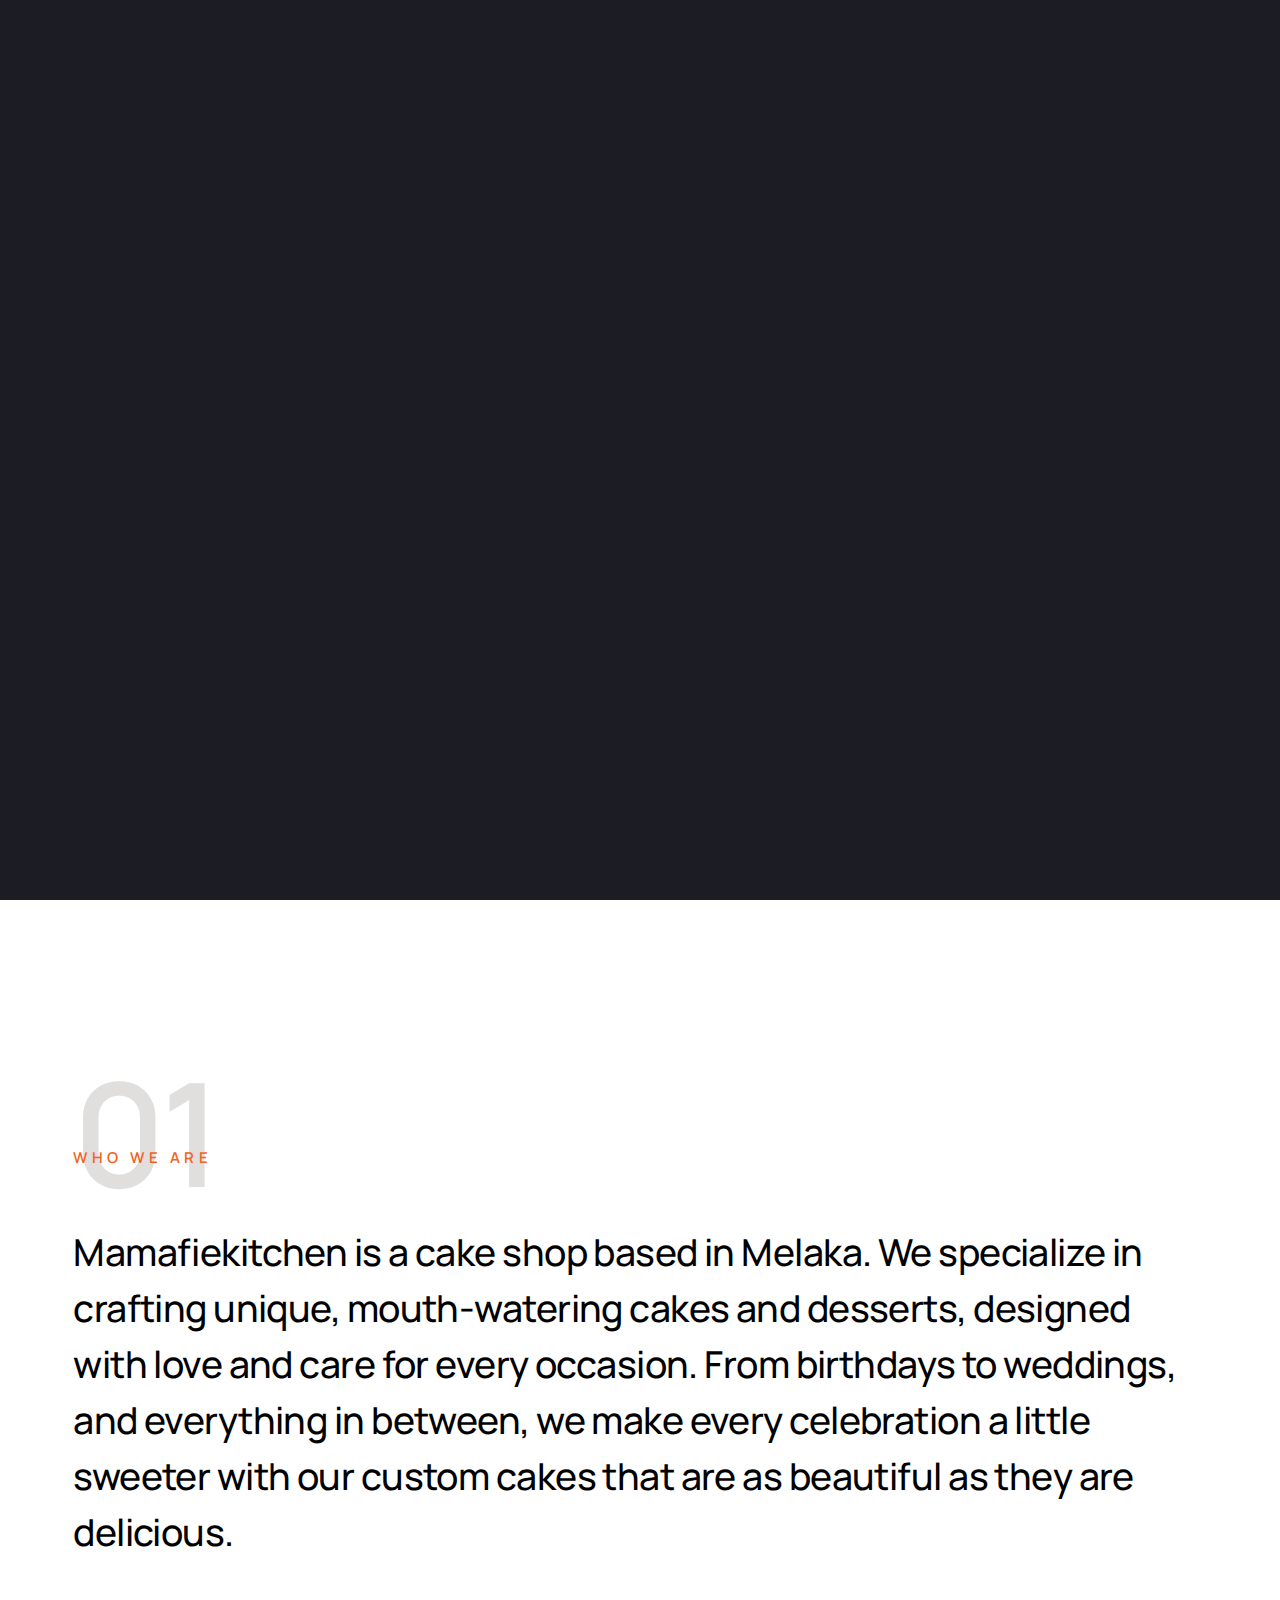
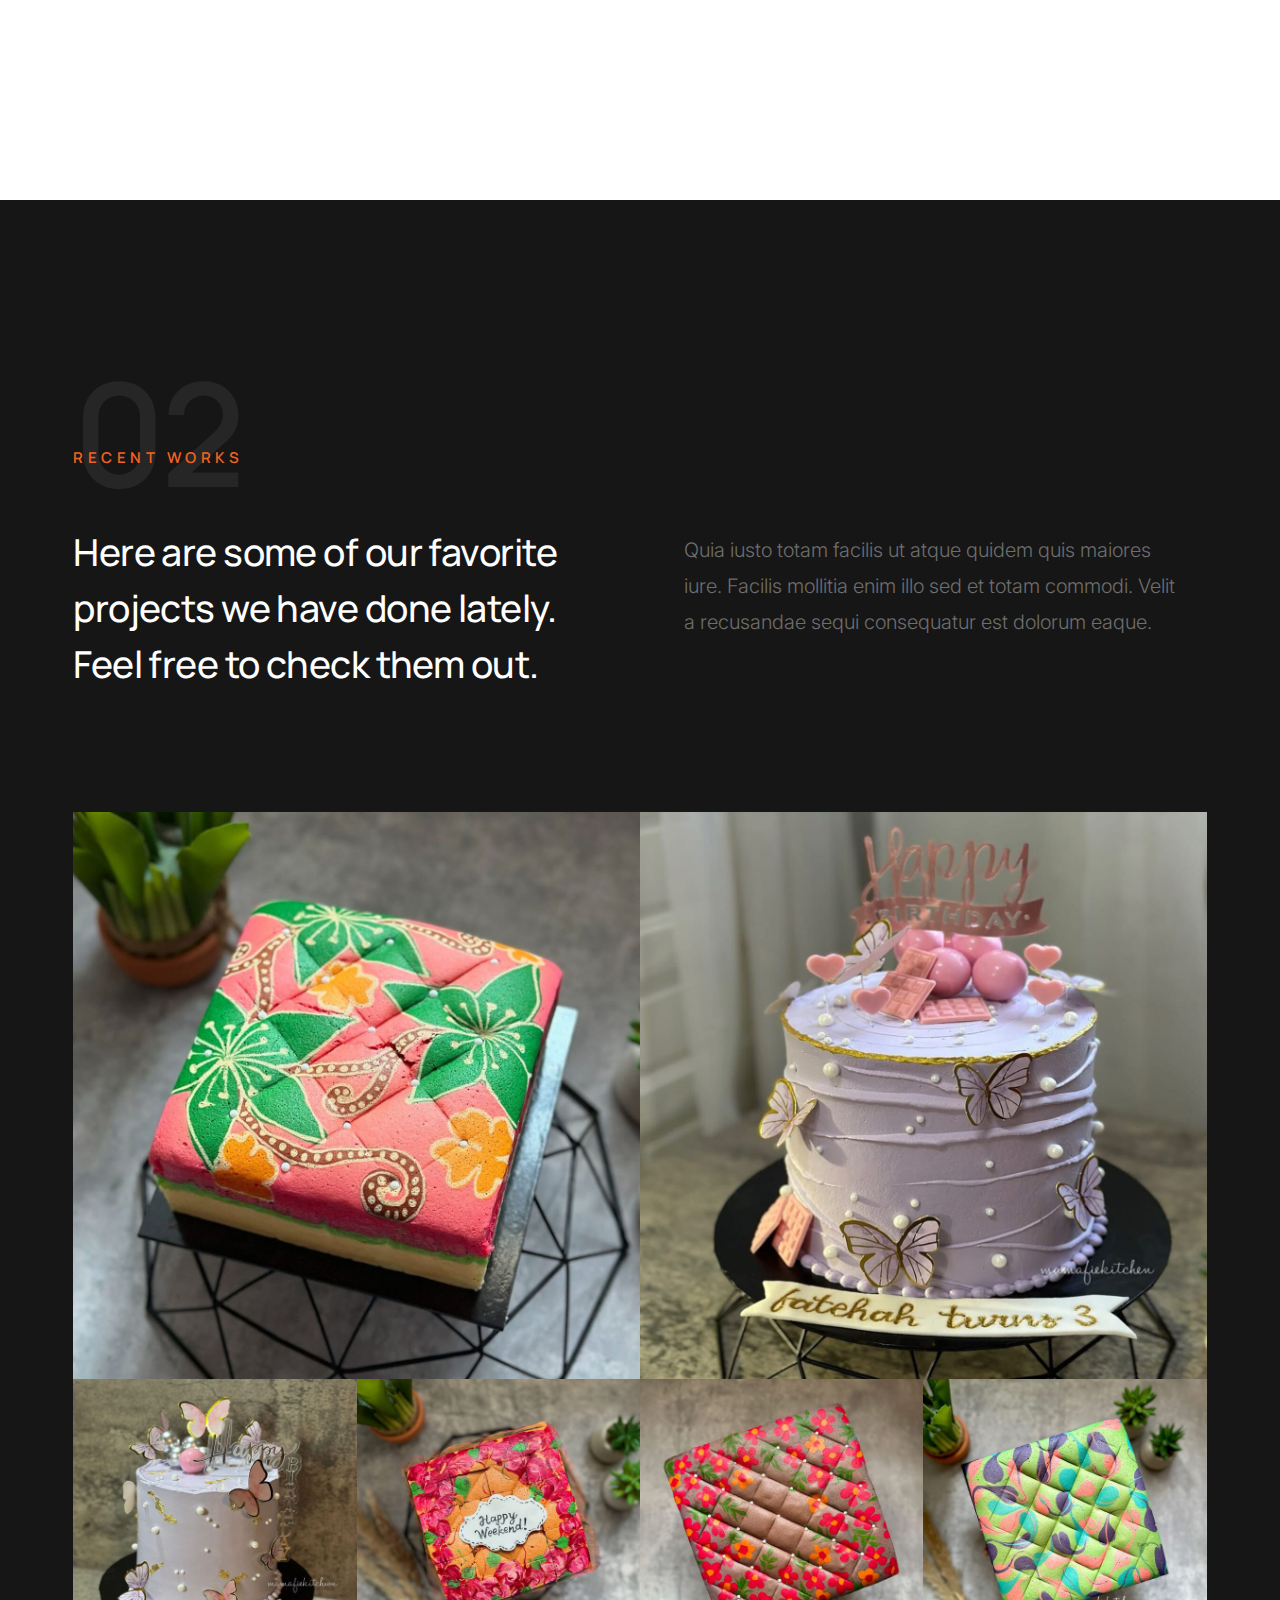
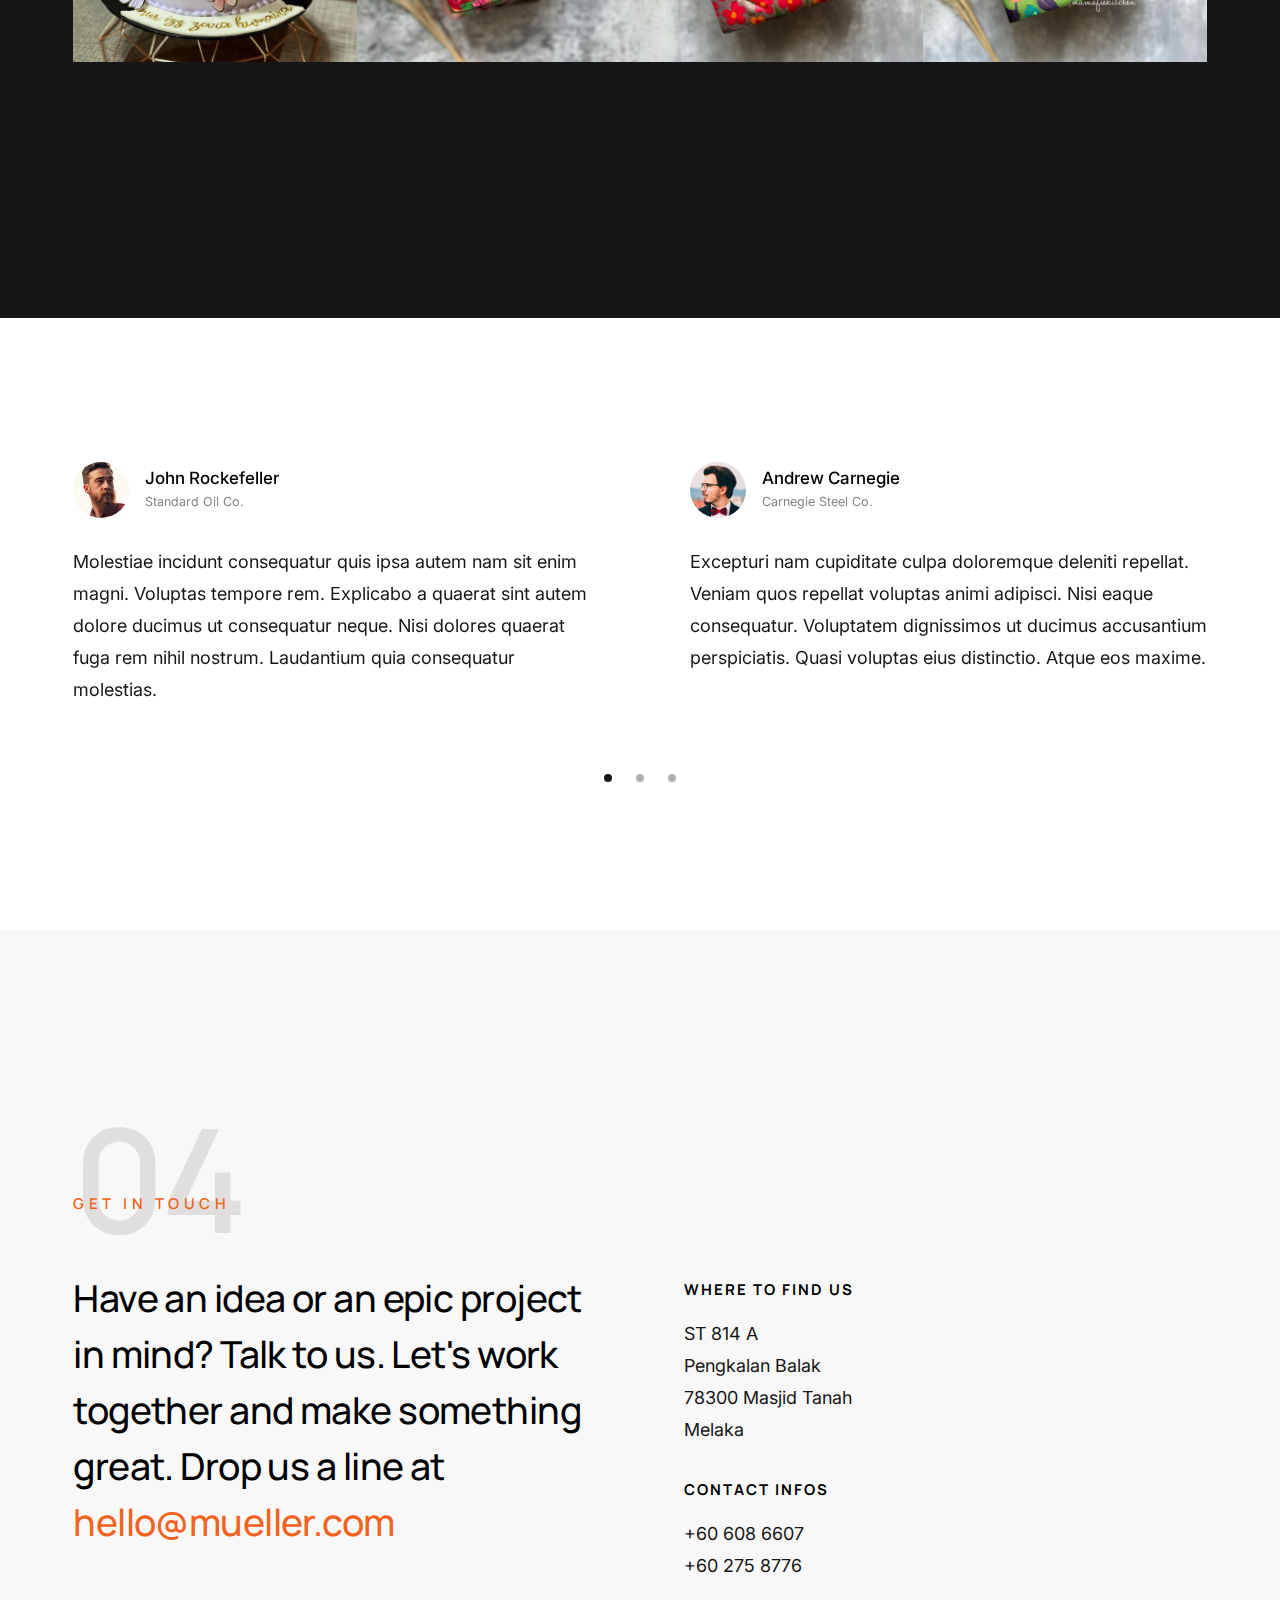
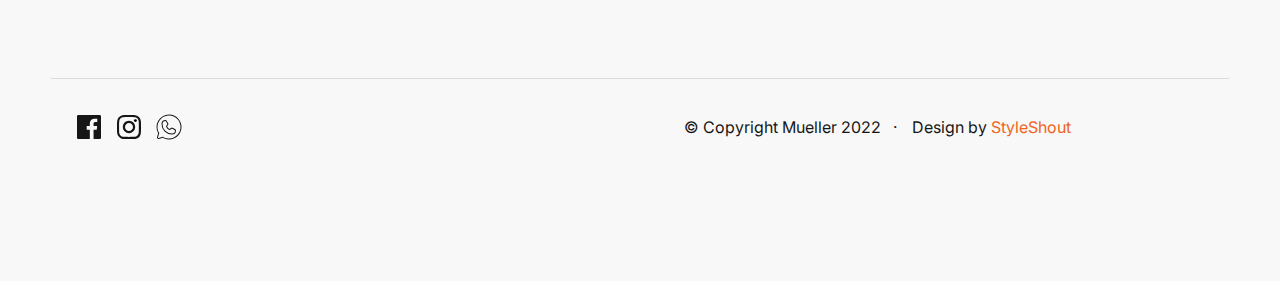
==== commit ef3c5922: "Remove twitter logo Add whatsapp logo" ====
--- a/index.html
+++ b/index.html
@@ -76,17 +76,17 @@
                             </a>
                         </li>
                         <li>
-                            <a href="https://api.whatsapp.com/send?phone=%2B60196086607&context=AfdIf8IUUsz2gjwgkYtWRh_71DKxsHeE4rHjsN5eNhfLGX6D_n-XZVTKJMIhs3NNxrWAIOrPD2mlTJImQcBSkc_Rb0PyWumALYkjwlLoE7J05KuIixEqGeU3OZtLh9jy2QzrFMLoNk5vy00ritF5mkMdjw&source=FB_Page&app=facebook&entry_point=page_cta&fbclid=IwY2xjawJhooVleHRuA2FlbQIxMAABHqpFAM1kPEgLGptcj4hPzRtO_rhT0X6raAZzvHZn-8KACzTZCvS2Bsx_ILEk_aem_aREM34pP-hXQ1mZAKBT9SA">
-                                <svg xmlns="http://www.w3.org/2000/svg" width="24" height="24" viewBox="0 0 24 24" style="fill:rgba(0, 0, 0, 1);transform:;-ms-filter:"><path d="M19.633,7.997c0.013,0.175,0.013,0.349,0.013,0.523c0,5.325-4.053,11.461-11.46,11.461c-2.282,0-4.402-0.661-6.186-1.809 c0.324,0.037,0.636,0.05,0.973,0.05c1.883,0,3.616-0.636,5.001-1.721c-1.771-0.037-3.255-1.197-3.767-2.793 c0.249,0.037,0.499,0.062,0.761,0.062c0.361,0,0.724-0.05,1.061-0.137c-1.847-0.374-3.23-1.995-3.23-3.953v-0.05 c0.537,0.299,1.16,0.486,1.82,0.511C3.534,9.419,2.823,8.184,2.823,6.787c0-0.748,0.199-1.434,0.548-2.032 c1.983,2.443,4.964,4.04,8.306,4.215c-0.062-0.3-0.1-0.611-0.1-0.923c0-2.22,1.796-4.028,4.028-4.028 c1.16,0,2.207,0.486,2.943,1.272c0.91-0.175,1.782-0.512,2.556-0.973c-0.299,0.935-0.936,1.721-1.771,2.22 c0.811-0.088,1.597-0.312,2.319-0.624C21.104,6.712,20.419,7.423,19.633,7.997z"></path></svg>
-                                <span class="u-screen-reader-text">Twitter</span>
-                            </a>
-                        </li>
-                        <li>
                             <a href="https://www.instagram.com/mamafiekitchen/">
                                 <svg xmlns="http://www.w3.org/2000/svg" width="24" height="24" viewBox="0 0 24 24" style="fill:rgba(0, 0, 0, 1);transform:;-ms-filter:"><path d="M11.999,7.377c-2.554,0-4.623,2.07-4.623,4.623c0,2.554,2.069,4.624,4.623,4.624c2.552,0,4.623-2.07,4.623-4.624 C16.622,9.447,14.551,7.377,11.999,7.377L11.999,7.377z M11.999,15.004c-1.659,0-3.004-1.345-3.004-3.003 c0-1.659,1.345-3.003,3.004-3.003s3.002,1.344,3.002,3.003C15.001,13.659,13.658,15.004,11.999,15.004L11.999,15.004z"></path><circle cx="16.806" cy="7.207" r="1.078"></circle><path d="M20.533,6.111c-0.469-1.209-1.424-2.165-2.633-2.632c-0.699-0.263-1.438-0.404-2.186-0.42 c-0.963-0.042-1.268-0.054-3.71-0.054s-2.755,0-3.71,0.054C7.548,3.074,6.809,3.215,6.11,3.479C4.9,3.946,3.945,4.902,3.477,6.111 c-0.263,0.7-0.404,1.438-0.419,2.186c-0.043,0.962-0.056,1.267-0.056,3.71c0,2.442,0,2.753,0.056,3.71 c0.015,0.748,0.156,1.486,0.419,2.187c0.469,1.208,1.424,2.164,2.634,2.632c0.696,0.272,1.435,0.426,2.185,0.45 c0.963,0.042,1.268,0.055,3.71,0.055s2.755,0,3.71-0.055c0.747-0.015,1.486-0.157,2.186-0.419c1.209-0.469,2.164-1.424,2.633-2.633 c0.263-0.7,0.404-1.438,0.419-2.186c0.043-0.962,0.056-1.267,0.056-3.71s0-2.753-0.056-3.71C20.941,7.57,20.801,6.819,20.533,6.111z M19.315,15.643c-0.007,0.576-0.111,1.147-0.311,1.688c-0.305,0.787-0.926,1.409-1.712,1.711c-0.535,0.199-1.099,0.303-1.67,0.311 c-0.95,0.044-1.218,0.055-3.654,0.055c-2.438,0-2.687,0-3.655-0.055c-0.569-0.007-1.135-0.112-1.669-0.311 c-0.789-0.301-1.414-0.923-1.719-1.711c-0.196-0.534-0.302-1.099-0.311-1.669c-0.043-0.95-0.053-1.218-0.053-3.654 c0-2.437,0-2.686,0.053-3.655c0.007-0.576,0.111-1.146,0.311-1.687c0.305-0.789,0.93-1.41,1.719-1.712 c0.534-0.198,1.1-0.303,1.669-0.311c0.951-0.043,1.218-0.055,3.655-0.055c2.437,0,2.687,0,3.654,0.055 c0.571,0.007,1.135,0.112,1.67,0.311c0.786,0.303,1.407,0.925,1.712,1.712c0.196,0.534,0.302,1.099,0.311,1.669 c0.043,0.951,0.054,1.218,0.054,3.655c0,2.436,0,2.698-0.043,3.654H19.315z"></path></svg>
                                 <span class="u-screen-reader-text">Instagram</span>
                             </a>
                         </li>
+                        <li>
+                            <a href="https://api.whatsapp.com/send?phone=%2B60196086607&context=AfdIf8IUUsz2gjwgkYtWRh_71DKxsHeE4rHjsN5eNhfLGX6D_n-XZVTKJMIhs3NNxrWAIOrPD2mlTJImQcBSkc_Rb0PyWumALYkjwlLoE7J05KuIixEqGeU3OZtLh9jy2QzrFMLoNk5vy00ritF5mkMdjw&source=FB_Page&app=facebook&entry_point=page_cta&fbclid=IwY2xjawJhooVleHRuA2FlbQIxMAABHqpFAM1kPEgLGptcj4hPzRtO_rhT0X6raAZzvHZn-8KACzTZCvS2Bsx_ILEk_aem_aREM34pP-hXQ1mZAKBT9SA">
+                                <svg fill="#000000" width="64px" height="64px" viewBox="0 0 256 256" id="Flat" xmlns="http://www.w3.org/2000/svg"><g id="SVGRepo_bgCarrier" stroke-width="0"></g><g id="SVGRepo_tracerCarrier" stroke-linecap="round" stroke-linejoin="round"></g><g id="SVGRepo_iconCarrier"> <path d="M128.00049,28A100.02594,100.02594,0,0,0,41.11475,177.53908l-9.0044,31.51661a11.99971,11.99971,0,0,0,14.835,14.834l31.5166-9.00391A100.00677,100.00677,0,1,0,128.00049,28Zm0,192a91.87082,91.87082,0,0,1-46.95264-12.86719,3.99494,3.99494,0,0,0-3.14355-.4082l-33.15723,9.47363a3.99979,3.99979,0,0,1-4.94434-4.94531l9.47266-33.15625a4.00111,4.00111,0,0,0-.4082-3.14355A92.01077,92.01077,0,1,1,128.00049,220Zm50.51123-73.457-20.45947-11.69141a12.01054,12.01054,0,0,0-12.12745.12891l-13.80664,8.28418a44.04183,44.04183,0,0,1-19.38232-19.38281l8.28369-13.80664a12.0108,12.0108,0,0,0,.12891-12.127l-11.69092-20.46A10.91584,10.91584,0,0,0,100,72a32.00811,32.00811,0,0,0-32,31.88086A84.001,84.001,0,0,0,151.999,188h.12012A32.00842,32.00842,0,0,0,184,156,10.913,10.913,0,0,0,178.51172,146.543ZM152.10791,180h-.1084A75.99972,75.99972,0,0,1,76,103.8926,23.997,23.997,0,0,1,100,80a2.89975,2.89975,0,0,1,2.51172,1.457L114.20264,101.918a4.00418,4.00418,0,0,1-.043,4.042l-9.38916,15.64844a3.9987,3.9987,0,0,0-.21826,3.69824,52.04112,52.04112,0,0,0,26.1416,26.1416,3.99707,3.99707,0,0,0,3.69873-.21875L150.04,141.84084a4.006,4.006,0,0,1,4.043-.04394l20.46045,11.69238A2.89712,2.89712,0,0,1,176,156,23.99725,23.99725,0,0,1,152.10791,180Z"></path> </g></svg>
+                                <span class="u-screen-reader-text">WhatsApp</span>
+                            </a>
+                        </li>              
                     </ul> <!-- s-header__social -->
     
                 </nav> <!-- end s-header__nav -->
@@ -503,15 +503,15 @@
                             </a>
                         </li>
                         <li>
-                            <a href="https://api.whatsapp.com/send?phone=%2B60196086607&context=AfdIf8IUUsz2gjwgkYtWRh_71DKxsHeE4rHjsN5eNhfLGX6D_n-XZVTKJMIhs3NNxrWAIOrPD2mlTJImQcBSkc_Rb0PyWumALYkjwlLoE7J05KuIixEqGeU3OZtLh9jy2QzrFMLoNk5vy00ritF5mkMdjw&source=FB_Page&app=facebook&entry_point=page_cta&fbclid=IwY2xjawJhooVleHRuA2FlbQIxMAABHqpFAM1kPEgLGptcj4hPzRtO_rhT0X6raAZzvHZn-8KACzTZCvS2Bsx_ILEk_aem_aREM34pP-hXQ1mZAKBT9SA">
-                                <svg xmlns="http://www.w3.org/2000/svg" width="24" height="24" viewBox="0 0 24 24" style="fill:rgba(0, 0, 0, 1);transform:;-ms-filter:"><path d="M19.633,7.997c0.013,0.175,0.013,0.349,0.013,0.523c0,5.325-4.053,11.461-11.46,11.461c-2.282,0-4.402-0.661-6.186-1.809 c0.324,0.037,0.636,0.05,0.973,0.05c1.883,0,3.616-0.636,5.001-1.721c-1.771-0.037-3.255-1.197-3.767-2.793 c0.249,0.037,0.499,0.062,0.761,0.062c0.361,0,0.724-0.05,1.061-0.137c-1.847-0.374-3.23-1.995-3.23-3.953v-0.05 c0.537,0.299,1.16,0.486,1.82,0.511C3.534,9.419,2.823,8.184,2.823,6.787c0-0.748,0.199-1.434,0.548-2.032 c1.983,2.443,4.964,4.04,8.306,4.215c-0.062-0.3-0.1-0.611-0.1-0.923c0-2.22,1.796-4.028,4.028-4.028 c1.16,0,2.207,0.486,2.943,1.272c0.91-0.175,1.782-0.512,2.556-0.973c-0.299,0.935-0.936,1.721-1.771,2.22 c0.811-0.088,1.597-0.312,2.319-0.624C21.104,6.712,20.419,7.423,19.633,7.997z"></path></svg>
-                                <span class="u-screen-reader-text">Twitter</span>
-                            </a>
-                        </li>
-                        <li>
                             <a href="https://www.instagram.com/mamafiekitchen/">
                                 <svg xmlns="http://www.w3.org/2000/svg" width="24" height="24" viewBox="0 0 24 24" style="fill:rgba(0, 0, 0, 1);transform:;-ms-filter:"><path d="M11.999,7.377c-2.554,0-4.623,2.07-4.623,4.623c0,2.554,2.069,4.624,4.623,4.624c2.552,0,4.623-2.07,4.623-4.624 C16.622,9.447,14.551,7.377,11.999,7.377L11.999,7.377z M11.999,15.004c-1.659,0-3.004-1.345-3.004-3.003 c0-1.659,1.345-3.003,3.004-3.003s3.002,1.344,3.002,3.003C15.001,13.659,13.658,15.004,11.999,15.004L11.999,15.004z"></path><circle cx="16.806" cy="7.207" r="1.078"></circle><path d="M20.533,6.111c-0.469-1.209-1.424-2.165-2.633-2.632c-0.699-0.263-1.438-0.404-2.186-0.42 c-0.963-0.042-1.268-0.054-3.71-0.054s-2.755,0-3.71,0.054C7.548,3.074,6.809,3.215,6.11,3.479C4.9,3.946,3.945,4.902,3.477,6.111 c-0.263,0.7-0.404,1.438-0.419,2.186c-0.043,0.962-0.056,1.267-0.056,3.71c0,2.442,0,2.753,0.056,3.71 c0.015,0.748,0.156,1.486,0.419,2.187c0.469,1.208,1.424,2.164,2.634,2.632c0.696,0.272,1.435,0.426,2.185,0.45 c0.963,0.042,1.268,0.055,3.71,0.055s2.755,0,3.71-0.055c0.747-0.015,1.486-0.157,2.186-0.419c1.209-0.469,2.164-1.424,2.633-2.633 c0.263-0.7,0.404-1.438,0.419-2.186c0.043-0.962,0.056-1.267,0.056-3.71s0-2.753-0.056-3.71C20.941,7.57,20.801,6.819,20.533,6.111z M19.315,15.643c-0.007,0.576-0.111,1.147-0.311,1.688c-0.305,0.787-0.926,1.409-1.712,1.711c-0.535,0.199-1.099,0.303-1.67,0.311 c-0.95,0.044-1.218,0.055-3.654,0.055c-2.438,0-2.687,0-3.655-0.055c-0.569-0.007-1.135-0.112-1.669-0.311 c-0.789-0.301-1.414-0.923-1.719-1.711c-0.196-0.534-0.302-1.099-0.311-1.669c-0.043-0.95-0.053-1.218-0.053-3.654 c0-2.437,0-2.686,0.053-3.655c0.007-0.576,0.111-1.146,0.311-1.687c0.305-0.789,0.93-1.41,1.719-1.712 c0.534-0.198,1.1-0.303,1.669-0.311c0.951-0.043,1.218-0.055,3.655-0.055c2.437,0,2.687,0,3.654,0.055 c0.571,0.007,1.135,0.112,1.67,0.311c0.786,0.303,1.407,0.925,1.712,1.712c0.196,0.534,0.302,1.099,0.311,1.669 c0.043,0.951,0.054,1.218,0.054,3.655c0,2.436,0,2.698-0.043,3.654H19.315z"></path></svg>
                                 <span class="u-screen-reader-text">Instagram</span>
+                            </a>
+                        </li>
+                        <li>
+                            <a href="https://api.whatsapp.com/send?phone=%2B60196086607&context=AfdIf8IUUsz2gjwgkYtWRh_71DKxsHeE4rHjsN5eNhfLGX6D_n-XZVTKJMIhs3NNxrWAIOrPD2mlTJImQcBSkc_Rb0PyWumALYkjwlLoE7J05KuIixEqGeU3OZtLh9jy2QzrFMLoNk5vy00ritF5mkMdjw&source=FB_Page&app=facebook&entry_point=page_cta&fbclid=IwY2xjawJhooVleHRuA2FlbQIxMAABHqpFAM1kPEgLGptcj4hPzRtO_rhT0X6raAZzvHZn-8KACzTZCvS2Bsx_ILEk_aem_aREM34pP-hXQ1mZAKBT9SA">
+                                <svg fill="#000000" width="64px" height="64px" viewBox="0 0 256 256" id="Flat" xmlns="http://www.w3.org/2000/svg"><g id="SVGRepo_bgCarrier" stroke-width="0"></g><g id="SVGRepo_tracerCarrier" stroke-linecap="round" stroke-linejoin="round"></g><g id="SVGRepo_iconCarrier"> <path d="M128.00049,28A100.02594,100.02594,0,0,0,41.11475,177.53908l-9.0044,31.51661a11.99971,11.99971,0,0,0,14.835,14.834l31.5166-9.00391A100.00677,100.00677,0,1,0,128.00049,28Zm0,192a91.87082,91.87082,0,0,1-46.95264-12.86719,3.99494,3.99494,0,0,0-3.14355-.4082l-33.15723,9.47363a3.99979,3.99979,0,0,1-4.94434-4.94531l9.47266-33.15625a4.00111,4.00111,0,0,0-.4082-3.14355A92.01077,92.01077,0,1,1,128.00049,220Zm50.51123-73.457-20.45947-11.69141a12.01054,12.01054,0,0,0-12.12745.12891l-13.80664,8.28418a44.04183,44.04183,0,0,1-19.38232-19.38281l8.28369-13.80664a12.0108,12.0108,0,0,0,.12891-12.127l-11.69092-20.46A10.91584,10.91584,0,0,0,100,72a32.00811,32.00811,0,0,0-32,31.88086A84.001,84.001,0,0,0,151.999,188h.12012A32.00842,32.00842,0,0,0,184,156,10.913,10.913,0,0,0,178.51172,146.543ZM152.10791,180h-.1084A75.99972,75.99972,0,0,1,76,103.8926,23.997,23.997,0,0,1,100,80a2.89975,2.89975,0,0,1,2.51172,1.457L114.20264,101.918a4.00418,4.00418,0,0,1-.043,4.042l-9.38916,15.64844a3.9987,3.9987,0,0,0-.21826,3.69824,52.04112,52.04112,0,0,0,26.1416,26.1416,3.99707,3.99707,0,0,0,3.69873-.21875L150.04,141.84084a4.006,4.006,0,0,1,4.043-.04394l20.46045,11.69238A2.89712,2.89712,0,0,1,176,156,23.99725,23.99725,0,0,1,152.10791,180Z"></path> </g></svg>
+                                <span class="u-screen-reader-text">WhatsApp</span>
                             </a>
                         </li>
                     </ul>
--- a/css/styles.css
+++ b/css/styles.css
@@ -3446,7 +3446,7 @@
 
 .s-intro__content-bg {
     display             : block;
-    background-image    : url(../images/intro-bg.jpg);
+    background-image    : url(../images/marble-cake-bg.jpg);
     background-repeat   : no-repeat;
     background-position : center;
     background-size     : cover;
